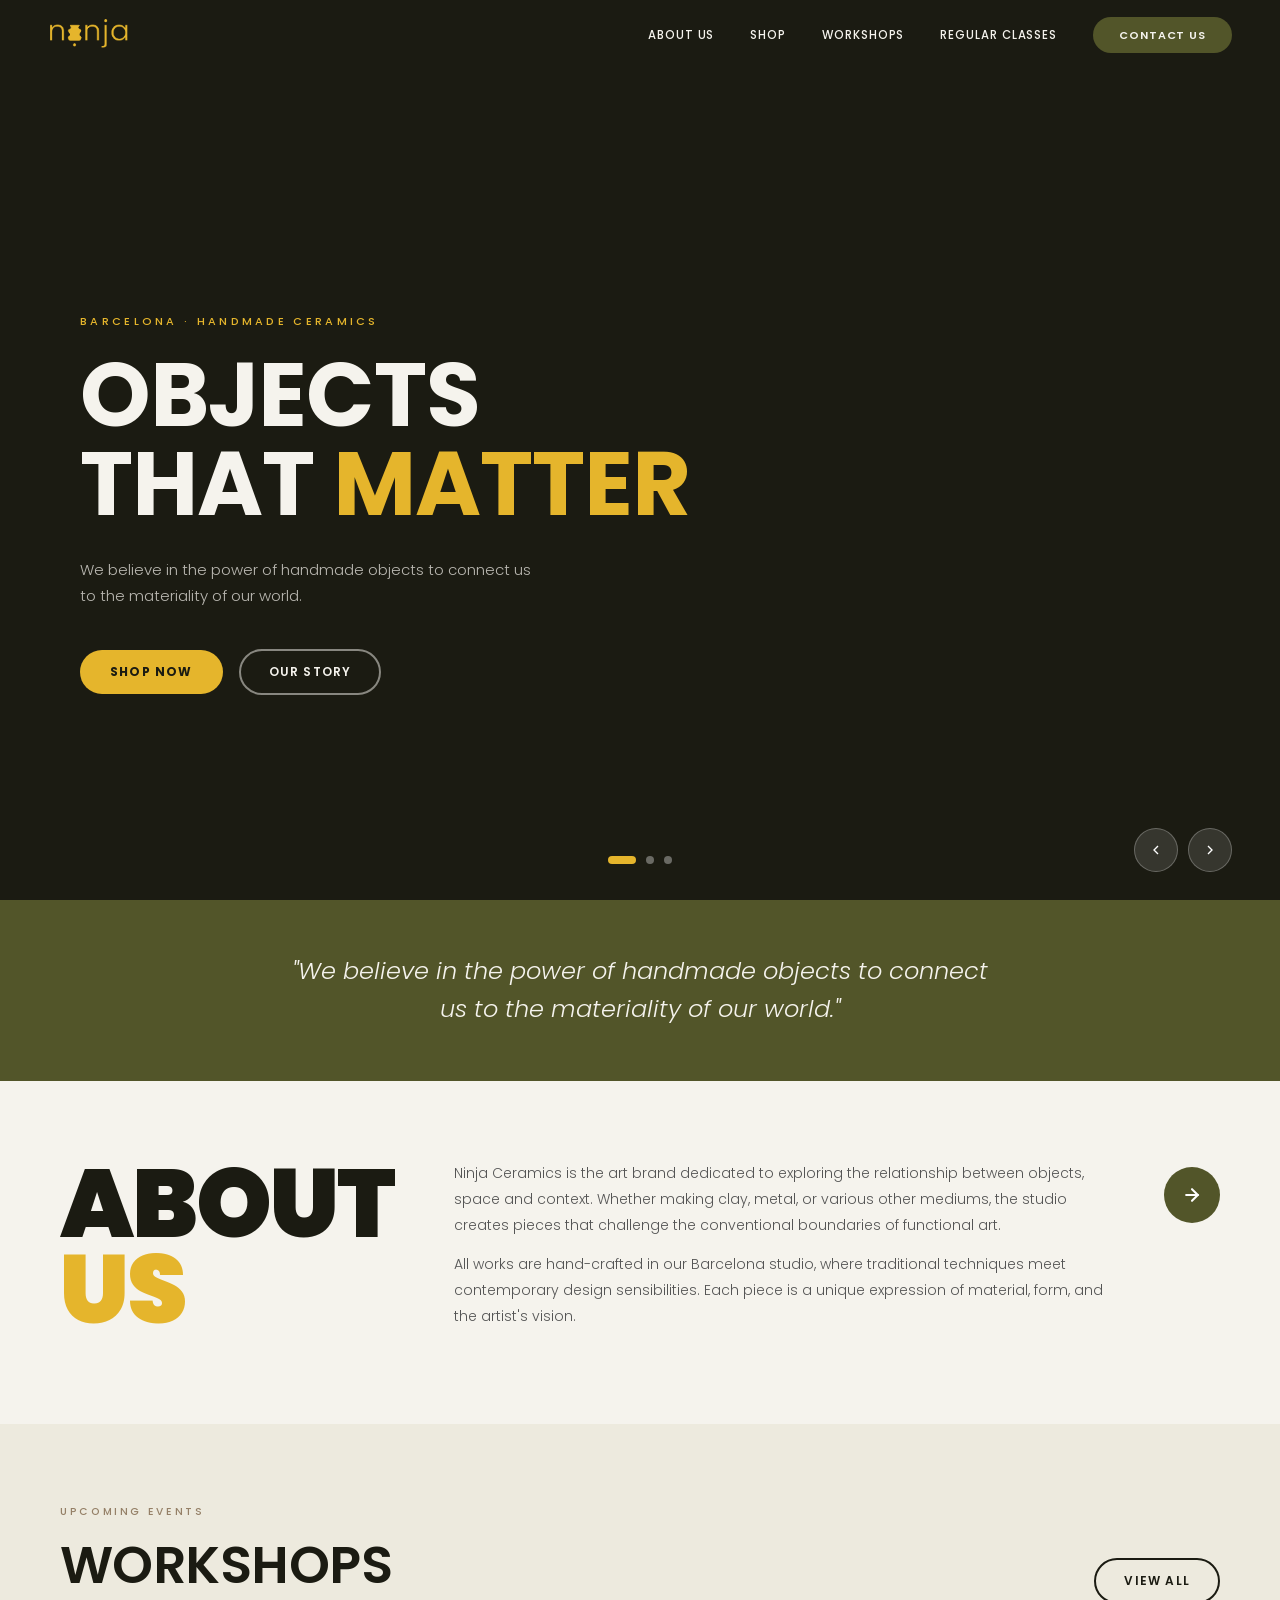
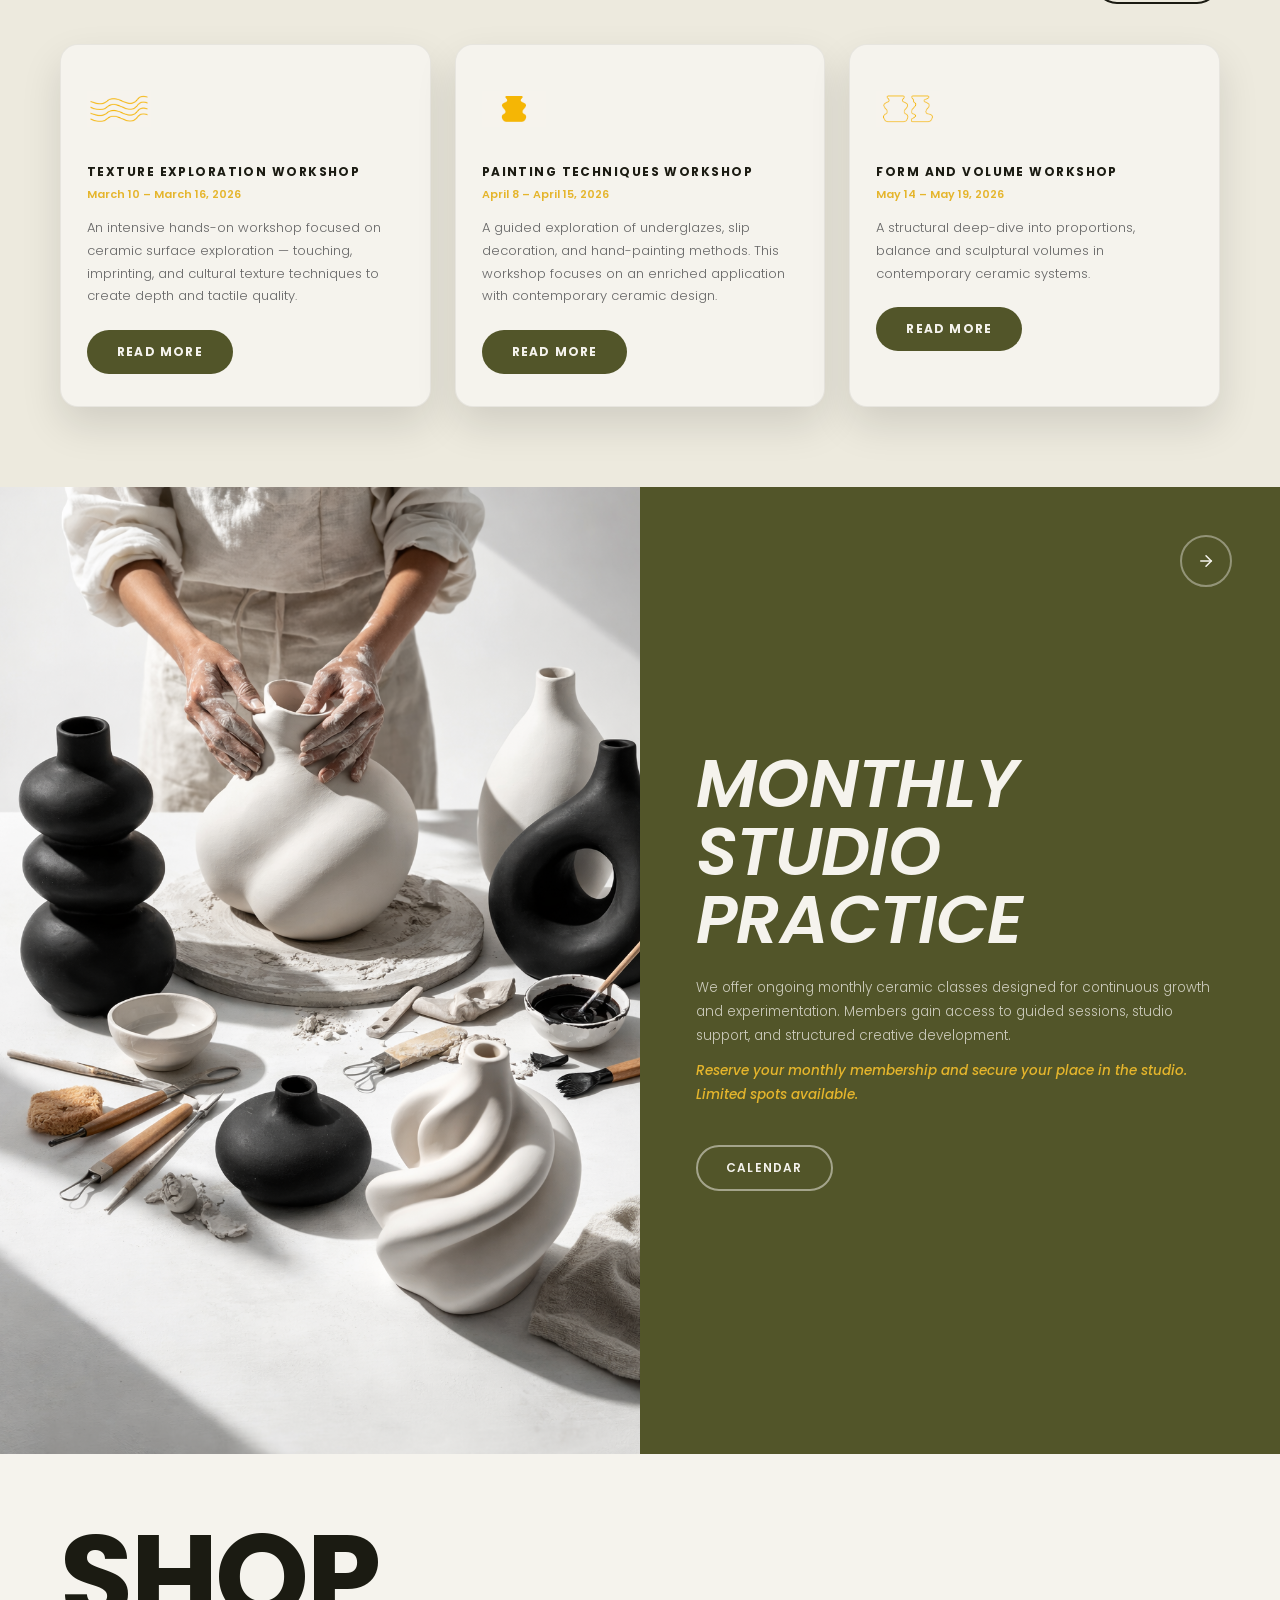
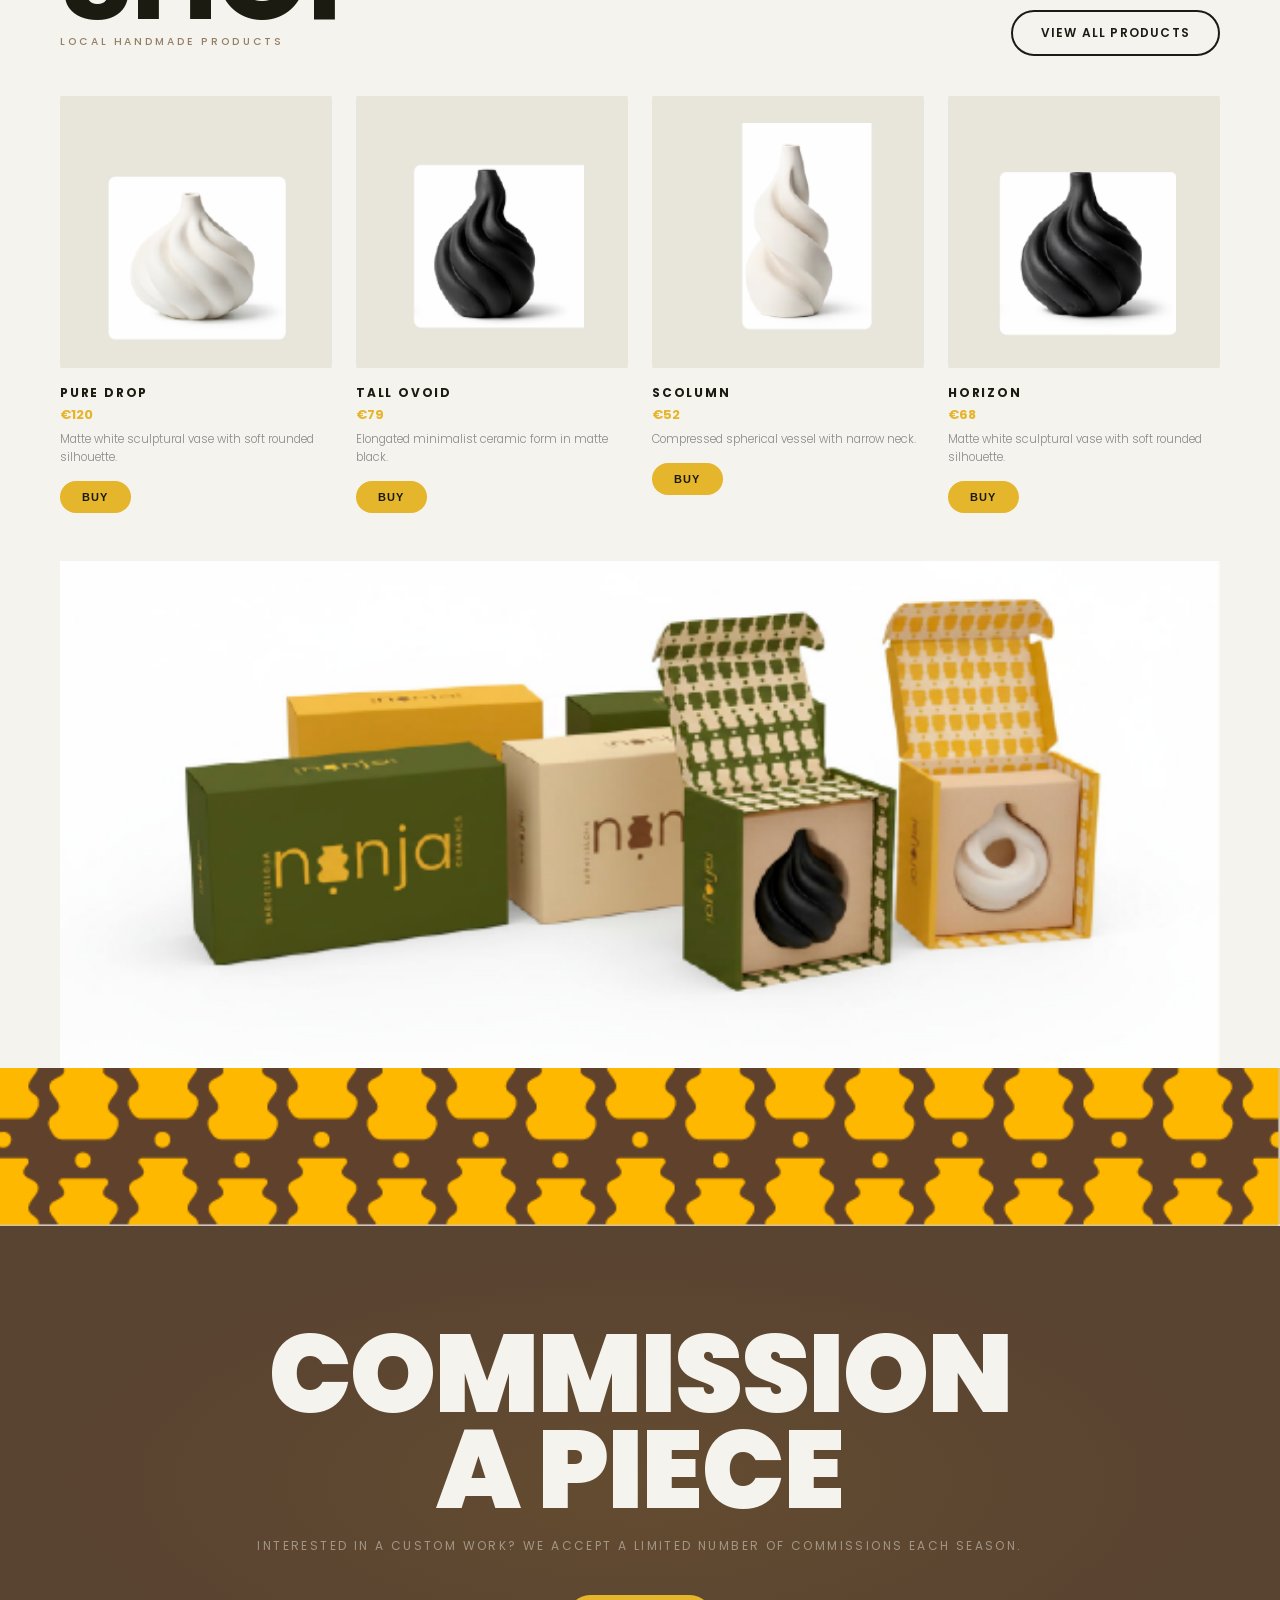
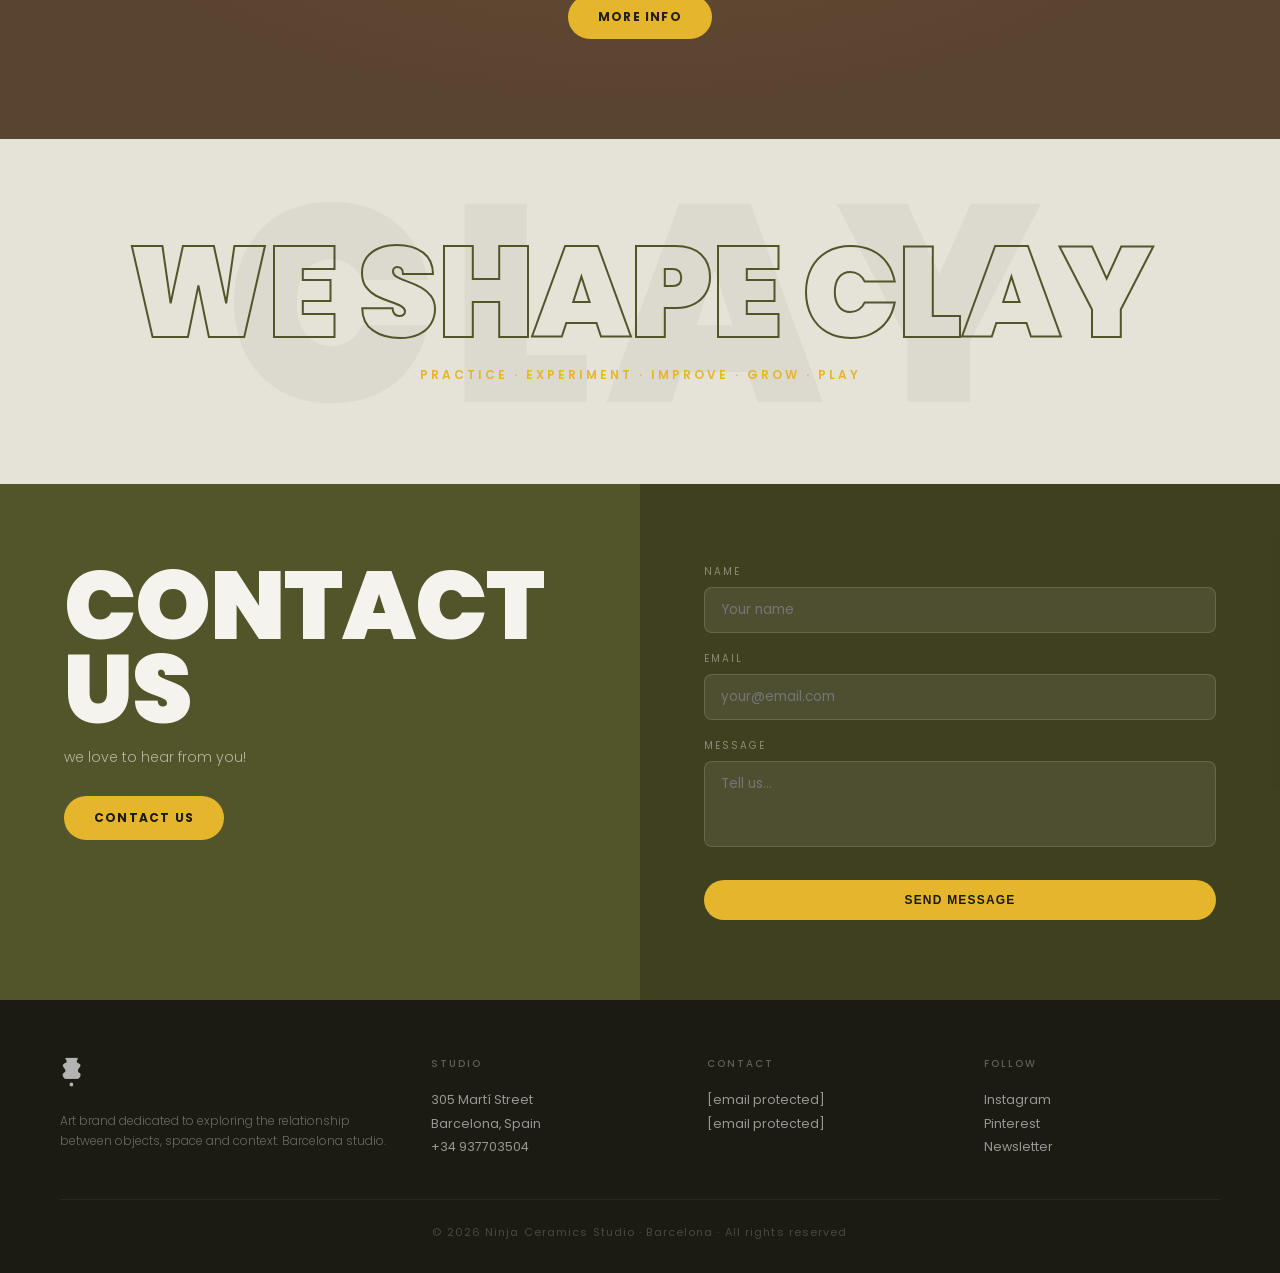
==== index.html @ 948aba5c "first commit" ====
<!DOCTYPE html>
<html lang="es">
<head>
<meta charset="UTF-8">
<meta name="viewport" content="width=device-width, initial-scale=1.0">
<title>Ninja Ceramics — Barcelona</title>
<link href="https://fonts.googleapis.com/css2?family=Poppins:wght@300;400;500;600;700;800;900&display=swap" rel="stylesheet">
<link rel="icon" type="image/png" sizes="32x32" href="./assest/favicon.png">
<link rel="icon" type="image/png" sizes="16x16" href="./assest/favicon.png">
<link rel="apple-touch-icon" sizes="180x180" href="./assest/favicon.png">
<link rel="shortcut icon" href="./assest/favicon.png">
<meta name="theme-color" content="#1b1b12">
<style>
:root {
  --yellow: #e5b52c;
  --green: #525529;
  --brown-dark: #594331;
  --brown-light: #958067;
  --white: #f5f3ed;
  --black: #1b1b12;
}
* { margin:0; padding:0; box-sizing:border-box; }
html { scroll-behavior:smooth; }
body { font-family:'Poppins',sans-serif; background:var(--white); color:var(--black); overflow-x:hidden; }

/* PAGES */
.page { display:none; }
.page.active { display:block; }

/* ── NAV ── */
nav {
  position:fixed; top:0; left:0; right:0; z-index:1000;
  background:var(--black);
  display:flex; align-items:center; justify-content:space-between;
  padding:0 48px; height:68px;
  border-bottom:1px solid var(--black);
}
.nav-logo { cursor:pointer; display:flex; align-items:center; }
.nav-logo img { height:38px; object-fit:contain; }
.nav-links { display:flex; align-items:center; gap:36px; list-style:none; }
.nav-links a {
  font-size:11.5px; font-weight:500; letter-spacing:0.08em;
  text-transform:uppercase; color:var(--white); text-decoration:none;
  transition:color 0.2s, opacity 0.2s;
}
.nav-links a:hover, .nav-links a.active-link { color:var(--yellow); opacity:0.9; }
.nav-cta {
  background:var(--green) !important; color:var(--white) !important;
  padding:10px 26px; border-radius:50px !important;
  font-size:11px !important; font-weight:600 !important;
  transition:background 0.2s, transform 0.15s;
}
.nav-cta:hover { background:var(--brown-dark) !important; transform:scale(1.03); }

/* ── HERO CAROUSEL ── */
.hero {
  padding-top:68px; height:100vh; position:relative; overflow:hidden;
  background:var(--black);
}
.carousel-track {
  display:flex; width:300%; height:100%;
  transition:transform 0.7s cubic-bezier(0.77,0,0.18,1);
}
.carousel-slide {
  width:33.333%; height:100%; position:relative; flex-shrink:0;
}
.carousel-slide img,
.carousel-slide video {
  width:100%;
  height:100%;
  object-fit:cover;
  opacity:0.75;
  display:block;
}
.hero-overlay {
  position:absolute; inset:0;
  background:linear-gradient(to right, rgba(27,27,18,0.72) 0%, rgba(27,27,18,0.2) 60%, transparent 100%);
}
.hero-content {
  position:absolute; inset:0; display:flex;
  flex-direction:column; justify-content:center;
  padding:0 80px; padding-top:40px;
}
.hero-eyebrow {
  font-size:11px; letter-spacing:0.3em; text-transform:uppercase;
  color:var(--yellow); margin-bottom:20px; font-weight:500;
}
.hero-title {
  font-size:clamp(52px,7vw,90px); font-weight:700;
  color:var(--white); line-height:1.0; margin-bottom:28px;
  text-transform:uppercase; letter-spacing:-0.01em;
}
.hero-title span { color:var(--yellow); }
.hero-desc {
  font-size:15px; color:rgba(245,243,237,0.72); max-width:460px;
  line-height:1.75; margin-bottom:40px; font-weight:300;
}
.hero-btns { display:flex; gap:16px; align-items:center; }

/* Carousel controls */
.carousel-dots {
  position:absolute; bottom:36px; left:50%; transform:translateX(-50%);
  display:flex; gap:10px; z-index:10;
}
.carousel-dot {
  width:8px; height:8px; border-radius:50%;
  background:rgba(255,255,255,0.35); cursor:pointer;
  transition:all 0.3s; border:none;
}
.carousel-dot.active { background:var(--yellow); width:28px; border-radius:8px; }
.carousel-arrows {
  position:absolute; bottom:28px; right:48px;
  display:flex; gap:10px; z-index:10;
}
.carousel-arrow {
  width:44px; height:44px; border-radius:50%;
  background:rgba(255,255,255,0.12); border:1px solid rgba(255,255,255,0.25);
  cursor:pointer; display:flex; align-items:center; justify-content:center;
  transition:all 0.2s; color:white;
}
.carousel-arrow:hover { background:var(--yellow); border-color:var(--yellow); }
.carousel-arrow svg { width:16px; height:16px; }

/* ── BUTTONS ── */
.btn-primary {
  display:inline-block; background:var(--yellow); color:var(--black);
  padding:13px 30px; border-radius:50px;
  font-size:12px; font-weight:700; letter-spacing:0.1em; text-transform:uppercase;
  text-decoration:none; cursor:pointer; border:none;
  transition:background 0.2s, transform 0.15s;
}
.btn-primary:hover { background:#c9a020; transform:scale(1.03); }
.btn-outline-light {
  display:inline-block; border:2px solid rgba(245,243,237,0.5);
  color:var(--white); padding:12px 28px; border-radius:50px;
  font-size:12px; font-weight:600; letter-spacing:0.1em; text-transform:uppercase;
  text-decoration:none; cursor:pointer; background:none;
  transition:all 0.2s;
}
.btn-outline-light:hover { border-color:var(--yellow); color:var(--yellow); }
.btn-outline-dark {
  display:inline-block; border:2px solid var(--black);
  color:var(--black); padding:12px 28px; border-radius:50px;
  font-size:12px; font-weight:600; letter-spacing:0.1em; text-transform:uppercase;
  text-decoration:none; cursor:pointer; background:none;
  transition:all 0.2s;
}
.btn-outline-dark:hover { background:var(--black); color:var(--white); }
.btn-green {
  display:inline-block; background:var(--green); color:var(--white);
  padding:13px 30px; border-radius:50px;
  font-size:12px; font-weight:700; letter-spacing:0.1em; text-transform:uppercase;
  text-decoration:none; cursor:pointer; border:none;
  transition:background 0.2s, transform 0.15s;
}
.btn-green:hover { background:var(--brown-dark); transform:scale(1.03); }

/* ── TAGLINE ── */
.tagline-section {
  background:var(--green); padding:52px 40px; text-align:center;
}
.tagline-section p {
  font-size:clamp(16px,2.2vw,24px); font-weight:300;
  color:var(--white); max-width:700px; margin:0 auto;
  line-height:1.6; font-style:italic;
}

/* ── ABOUT PREVIEW ── */
.about-preview {
  background:var(--white); padding:80px 60px;
  display:grid; grid-template-columns:auto 1fr auto;
  gap:60px; align-items:start;
}
.about-label-big {
  font-size:clamp(56px,8vw,96px); font-weight:900; line-height:0.9;
  color:var(--black); letter-spacing:-0.02em; text-transform:uppercase;
}
.about-label-big span { color:var(--yellow); }
.about-body p {
  font-size:14px; line-height:1.85; color:#555; margin-bottom:14px; font-weight:300;
}
.about-arrow {
  width:56px; height:56px; border-radius:50%;
  background:var(--green); display:flex; align-items:center; justify-content:center;
  cursor:pointer; text-decoration:none; flex-shrink:0; margin-top:6px;
  transition:background 0.2s, transform 0.2s;
}
.about-arrow:hover { background:var(--brown-dark); transform:scale(1.06); }
.about-arrow svg { color:white; width:20px; height:20px; }

/* ── WORKSHOP CARDS ── */
.workshops-section { background:#edeade; padding:80px 60px; }
.workshops-section > .sec-head {
  display:flex; justify-content:space-between; align-items:flex-end; margin-bottom:40px;
}
.sec-title {
  font-size:clamp(32px,5vw,52px); font-weight:600;
  color:var(--black); text-transform:uppercase; letter-spacing:-0.01em;
}
.sec-label {
  font-size:10.5px; letter-spacing:0.25em; text-transform:uppercase;
  color:var(--brown-light); margin-bottom:6px; font-weight:500; display:block;
}
.workshops-grid { display:grid; grid-template-columns:repeat(3,1fr); gap:24px; }
.w-card {
  background:var(--white); padding:32px 26px;
  border-radius:18px; border:1px solid rgba(0,0,0,0.06);
  box-shadow:0 18px 40px rgba(0,0,0,0.12);
}
.w-card-icon {
  width:64px; height:64px; margin-bottom:22px;
  display:flex; align-items:center; justify-content:center;
}
.w-card-icon svg { width:52px; height:52px; color:var(--yellow); }
.w-card h3 {
  font-size:12px; font-weight:700; letter-spacing:0.12em;
  text-transform:uppercase; color:var(--black); margin-bottom:5px;
}
.w-card-date { font-size:11px; color:var(--yellow); font-weight:600; margin-bottom:14px; display:block; }
.w-card p { font-size:13px; line-height:1.75; color:#666; margin-bottom:22px; font-weight:300; }

/* ── MONTHLY ── */
.monthly-section {
  display:grid; grid-template-columns:1fr 1fr; background:var(--green); min-height:480px;
}
.monthly-img { position:relative; overflow:hidden; min-height:380px; }
.monthly-img img { width:100%; height:100%; object-fit:cover; }
.monthly-content {
  padding:52px 56px; display:flex; flex-direction:column; justify-content:center;
  position:relative;
}
.monthly-arrow-link {
  position:absolute; top:48px; right:48px;
  width:52px; height:52px; border-radius:50%;
  border:2px solid rgba(245,243,237,0.4);
  display:flex; align-items:center; justify-content:center;
  color:var(--white); text-decoration:none;
  transition:all 0.2s;
}
.monthly-arrow-link:hover { border-color:var(--yellow); color:var(--yellow); }
.monthly-arrow-link svg { width:18px; height:18px; }
.monthly-content h2 {
  font-size:clamp(42px,5.5vw,68px); font-weight:600;
  color:var(--white); line-height:1.0; margin-bottom:22px;
  text-transform:uppercase; letter-spacing:-0.01em;
  font-style:italic;
}
.monthly-content p { font-size:13.5px; line-height:1.8; color:rgba(245,243,237,0.75); margin-bottom:10px; font-weight:300; }
.monthly-content p strong { color:var(--yellow); font-weight:500; font-style:italic; }
.monthly-actions { display:flex; align-items:center; gap:18px; margin-top:28px; }

/* ── SHOP PREVIEW ── */
.shop-section { background:var(--white); padding:72px 60px 0; }
.shop-head { display:flex; align-items:flex-end; justify-content:space-between; margin-bottom:40px; }
.shop-title-big {
  font-size:clamp(60px,10vw,120px); font-weight:700; line-height:0.85;
  color:var(--black); letter-spacing:-0.02em; text-transform:uppercase;
}
.products-grid { display:grid; grid-template-columns:repeat(4,1fr); gap:24px; margin-bottom:0; }
.prod-card { cursor:pointer; }
.prod-img {
  background:#e8e5db; aspect-ratio:1;
  display:flex; align-items:center; justify-content:center;
  overflow:hidden; margin-bottom:16px; border-radius:2px;
}
.prod-img img { width:80%; height:80%; object-fit:contain; transition:transform 0.35s; }
.prod-card:hover .prod-img img { transform:scale(1.05); }
.prod-name { font-size:12px; font-weight:700; letter-spacing:0.15em; text-transform:uppercase; margin-bottom:3px; }
.prod-price { font-size:13px; color:var(--yellow); margin-bottom:6px; font-weight:700; }
.prod-desc { font-size:11.5px; color:#888; line-height:1.55; margin-bottom:14px; font-weight:300; }

/* Packaging image full-width inside shop section */
.shop-packaging-wrap {
  margin-top:48px; width:100%; overflow:hidden;
}
.shop-packaging-wrap img {
  width:100%; display:block; object-fit:cover;
}

/* Pattern image full-width below shop */
.pattern-img-wrap {
  width:100%; overflow:hidden; line-height:0;
}
.pattern-img-wrap img {
  width:100%; display:block; object-fit:cover;
}

/* ── PATTERN SEP ── */
.pattern-sep {
  height:50px; background:var(--yellow);
  display:flex; align-items:center; overflow:hidden;
}
.pattern-inner {
  display:flex; white-space:nowrap;
  animation:scrollPat 22s linear infinite;
}
@keyframes scrollPat { from{transform:translateX(0)} to{transform:translateX(-50%)} }
.pattern-inner span {
  font-size:12px; font-weight:700; letter-spacing:0.22em; text-transform:uppercase;
  color:var(--brown-dark); padding:0 18px;
}

/* ── COMMISSION ── */
.commission-section {
  background:var(--brown-dark); text-align:center; padding:100px 40px;
  position:relative; overflow:hidden;
}
.commission-section::before {
  content:''; position:absolute; inset:0;
  background:radial-gradient(ellipse at center, rgba(229,181,44,0.08) 0%, transparent 65%);
}
.commission-section h2 {
  font-size:clamp(40px,9vw,110px); font-weight:900;
  color:var(--white); text-transform:uppercase; line-height:0.88;
  letter-spacing:-0.01em; margin-bottom:18px; position:relative;
}
.commission-section p {
  font-size:12px; letter-spacing:0.2em; text-transform:uppercase;
  color:rgba(245,243,237,0.45); margin-bottom:40px;
  font-weight:400; position:relative;
}

/* ── CLAY STATEMENT ── */
.clay-section {
  background:#e5e2d7; padding:100px 40px;
  position:relative; overflow:hidden; text-align:center;
}
.clay-bg {
  font-size:clamp(100px,22vw,280px); font-weight:900;
  color:rgba(0,0,0,0.04); position:absolute;
  bottom:-30px; left:50%; transform:translateX(-50%);
  white-space:nowrap; letter-spacing:0.05em; user-select:none; pointer-events:none;
  text-transform:uppercase;
}
.clay-section h2 {
  font-size:clamp(52px,10vw,140px); font-weight:900;
  color:transparent; -webkit-text-stroke:2px var(--green);
  text-transform:uppercase; line-height:0.85; position:relative; z-index:1;
  letter-spacing:-0.01em;
}
.clay-sub {
  font-size:12px; letter-spacing:0.25em; text-transform:uppercase;
  color:var(--yellow); margin-top:18px; font-weight:600;
  position:relative; z-index:1;
}

/* ── CONTACT STRIP ── */
.contact-strip {
  display:grid; grid-template-columns:1fr 1fr; background:var(--green);
}
.cs-left { padding:80px 64px; }
.cs-left h2 {
  font-size:clamp(52px,8vw,96px); font-weight:900;
  color:var(--white); line-height:0.88; text-transform:uppercase;
  letter-spacing:-0.01em; margin-bottom:14px;
}
.cs-left p { font-size:14px; color:rgba(245,243,237,0.6); margin-bottom:28px; font-weight:300; }
.cs-right { background:rgba(0,0,0,0.25); padding:80px 64px; display:flex; flex-direction:column; justify-content:center; }
.cf-group { margin-bottom:18px; }
.cf-group label { display:block; font-size:10px; letter-spacing:0.2em; text-transform:uppercase; color:rgba(255,255,255,0.4); margin-bottom:7px; }
.cf-group input, .cf-group textarea {
  width:100%; background:rgba(255,255,255,0.08);
  border:1px solid rgba(255,255,255,0.14);
  border-radius:8px; padding:12px 16px;
  color:var(--white); font-family:'Poppins',sans-serif; font-size:13.5px;
  outline:none; transition:border-color 0.2s; resize:none;
}
.cf-group input:focus, .cf-group textarea:focus { border-color:var(--yellow); }

/* ── FOOTER ── */
footer {
  background:var(--black); padding:56px 60px 32px;
}
.footer-grid { display:grid; grid-template-columns:1.4fr 1fr 1fr 1fr; gap:40px; margin-bottom:40px; }
.footer-logo-img { height:34px; margin-bottom:14px; filter:brightness(0) invert(0.85); opacity:0.8; }
.footer-tagline { font-size:12px; color:rgba(255,255,255,0.35); line-height:1.65; font-weight:300; }
.footer-col h4 { font-size:10px; letter-spacing:0.2em; text-transform:uppercase; color:rgba(255,255,255,0.3); margin-bottom:16px; font-weight:500; }
.footer-col a, .footer-col p { font-size:12.5px; color:rgba(255,255,255,0.55); line-height:1.9; display:block; text-decoration:none; transition:color 0.2s; }
.footer-col a:hover { color:var(--yellow); }
.footer-bottom { border-top:1px solid rgba(255,255,255,0.06); padding-top:24px; font-size:11px; color:rgba(255,255,255,0.2); letter-spacing:0.1em; text-align:center; }

/* ── PAGE HERO ── */
.page-hero {
  padding-top:68px; background:var(--brown-dark);
  padding-bottom:64px; padding-left:60px; padding-right:60px;
  position:relative; overflow:hidden;
}
.page-hero::after {
  content:''; position:absolute; right:0; top:0; width:40%; height:100%;
  background:linear-gradient(to left, rgba(229,181,44,0.07), transparent);
}
.page-hero-label { font-size:10px; letter-spacing:0.3em; text-transform:uppercase; color:var(--yellow); margin-bottom:14px; display:block; padding-top:56px; font-weight:600; }
.page-hero h1 { font-size:clamp(60px,10vw,130px); font-weight:900; color:var(--white); line-height:0.88; letter-spacing:-0.01em; text-transform:uppercase; }
.page-hero p { max-width:540px; font-size:14.5px; line-height:1.75; color:rgba(245,243,237,0.6); margin-top:22px; font-weight:300; }

/* ── ABOUT PAGE ── */
.about-story { background:var(--white); display:grid; grid-template-columns:1fr 1fr; gap:80px; padding:80px 60px; align-items:center; }
.about-story h2 { font-size:clamp(26px,3.5vw,42px); font-weight:700; color:var(--black); line-height:1.2; margin-bottom:22px; }
.about-story p { font-size:14px; line-height:1.85; color:#555; margin-bottom:14px; font-weight:300; }
.about-visual { height:480px; background:var(--green); border-radius:4px; overflow:hidden; display:flex; align-items:center; justify-content:center; position:relative; }
.about-visual img { width:100%; height:100%; object-fit:cover; opacity:0.6; }
.values-grid { background:var(--brown-dark); display:grid; grid-template-columns:repeat(3,1fr); }
.v-card { padding:56px 40px; border-right:1px solid rgba(255,255,255,0.06); }
.v-card:last-child { border-right:none; }
.v-num { font-size:72px; font-weight:900; color:var(--yellow); opacity:0.25; line-height:1; margin-bottom:14px; }
.v-card h3 { font-size:11px; letter-spacing:0.18em; text-transform:uppercase; color:var(--white); margin-bottom:10px; font-weight:600; }
.v-card p { font-size:13px; line-height:1.7; color:rgba(245,243,237,0.45); font-weight:300; }

/* ── WORKSHOPS PAGE ── */
.ws-list { background:var(--white); padding:80px 60px; }
.ws-full-card { display:grid; grid-template-columns:80px 1fr auto; gap:40px; align-items:start; padding:48px 0; border-bottom:1px solid rgba(0,0,0,0.07); }
.ws-num { font-size:64px; font-weight:900; color:var(--yellow); opacity:0.22; line-height:1; }
.ws-info h3 { font-size:22px; font-weight:700; color:var(--black); margin-bottom:8px; }
.ws-meta { display:flex; gap:10px; flex-wrap:wrap; margin-bottom:14px; }
.meta-pill { font-size:10px; letter-spacing:0.12em; text-transform:uppercase; color:var(--brown-dark); background:rgba(89,67,49,0.1); padding:5px 12px; border-radius:50px; font-weight:600; }
.ws-info p { font-size:13.5px; line-height:1.78; color:#666; max-width:560px; font-weight:300; }
.ws-book { display:flex; flex-direction:column; align-items:flex-end; gap:6px; }
.price-tag { font-size:40px; font-weight:900; color:var(--black); line-height:1; }
.price-lbl { font-size:10px; color:var(--brown-light); letter-spacing:0.1em; text-align:right; }

/* ── CLASSES PAGE ── */
.classes-section { background:var(--white); padding:80px 60px; }
.schedule-tbl { width:100%; border-collapse:collapse; margin-top:40px; }
.schedule-tbl th { text-align:left; font-size:10px; letter-spacing:0.18em; text-transform:uppercase; color:rgba(0,0,0,0.3); padding:12px 18px; border-bottom:1px solid rgba(0,0,0,0.08); font-weight:500; }
.schedule-tbl td { padding:18px 18px; font-size:13.5px; border-bottom:1px solid rgba(0,0,0,0.05); vertical-align:middle; }
.schedule-tbl tr:hover td { background:rgba(229,181,44,0.04); }
.lvl-pill { display:inline-block; font-size:10px; letter-spacing:0.1em; text-transform:uppercase; padding:4px 12px; border-radius:50px; font-weight:600; }
.lvl-beg { background:rgba(82,85,41,0.1); color:var(--green); }
.lvl-int { background:rgba(229,181,44,0.15); color:#8a6200; }
.lvl-adv { background:rgba(89,67,49,0.1); color:var(--brown-dark); }
.spots-low { font-size:12px; color:#c0392b; font-weight:600; }
.spots-ok { font-size:12px; color:var(--green); font-weight:600; }
.plans-box { background:var(--green); padding:40px; border-radius:8px; }
.plans-box h3 { font-size:22px; font-weight:800; color:var(--white); letter-spacing:0.05em; text-transform:uppercase; margin-bottom:20px; }
.plan-row { border-bottom:1px solid rgba(255,255,255,0.1); padding-bottom:14px; margin-bottom:14px; }
.plan-row:last-of-type { border-bottom:none; }
.plan-row-top { display:flex; justify-content:space-between; align-items:baseline; }
.plan-name { font-size:11px; letter-spacing:0.12em; text-transform:uppercase; color:rgba(255,255,255,0.7); font-weight:500; }
.plan-price { font-size:30px; font-weight:900; color:var(--yellow); }
.plan-price span { font-size:13px; opacity:0.5; }
.plan-note { font-size:11px; color:rgba(255,255,255,0.4); margin-top:3px; }

/* ── SHOP PAGE ── */
.shop-filters { background:#edeade; padding:22px 60px; display:flex; gap:10px; align-items:center; }
.filter-lbl { font-size:10px; letter-spacing:0.18em; text-transform:uppercase; color:#888; margin-right:6px; font-weight:500; }
.f-btn { padding:8px 20px; font-size:10px; letter-spacing:0.1em; text-transform:uppercase; font-family:'Poppins',sans-serif; background:none; border:1.5px solid rgba(0,0,0,0.18); border-radius:50px; cursor:pointer; transition:all 0.2s; color:var(--black); font-weight:600; }
.f-btn:hover, .f-btn.active { background:var(--green); color:var(--white); border-color:var(--green); }
.shop-all { background:var(--white); padding:60px 60px; }
.shop-full-grid { display:grid; grid-template-columns:repeat(3,1fr); gap:32px; }
.pf-card { background:var(--white); border:1px solid rgba(0,0,0,0.06); border-radius:4px; overflow:hidden; }
.pf-img { background:#e8e5db; aspect-ratio:1; display:flex; align-items:center; justify-content:center; overflow:hidden; }
.pf-img img { width:80%; height:80%; object-fit:contain; transition:transform 0.35s; }
.pf-card:hover .pf-img img { transform:scale(1.06); }
.pf-info { padding:20px 22px 22px; }
.pf-name { font-size:11px; font-weight:700; letter-spacing:0.14em; text-transform:uppercase; margin-bottom:4px; }
.pf-desc { font-size:12px; color:#888; margin-bottom:12px; line-height:1.5; font-weight:300; }
.pf-footer { display:flex; align-items:center; justify-content:space-between; }
.pf-price { font-size:26px; font-weight:900; color:var(--black); }

/* ── CONTACT PAGE ── */
.contact-pg { display:grid; grid-template-columns:1fr 1fr; min-height:600px; }
.ci { background:var(--green); padding:80px 60px; }
.ci h2 { font-size:52px; font-weight:900; color:var(--white); letter-spacing:-0.01em; text-transform:uppercase; line-height:0.88; margin-bottom:36px; }
.ci-detail { margin-bottom:28px; }
.ci-lbl { font-size:10px; letter-spacing:0.22em; text-transform:uppercase; color:var(--yellow); margin-bottom:6px; display:block; font-weight:600; }
.ci-detail p, .ci-detail a { font-size:14px; color:rgba(245,243,237,0.7); line-height:1.7; text-decoration:none; display:block; transition:color 0.2s; font-weight:300; }
.ci-detail a:hover { color:var(--yellow); }
.cf { background:#edeade; padding:80px 60px; }
.cf h2 { font-size:32px; font-weight:800; color:var(--black); text-transform:uppercase; letter-spacing:0.03em; margin-bottom:28px; }
.fg { margin-bottom:22px; }
.fg label { display:block; font-size:10px; letter-spacing:0.18em; text-transform:uppercase; color:#888; margin-bottom:7px; font-weight:500; }
.fg input, .fg textarea, .fg select { width:100%; background:var(--white); border:1.5px solid rgba(0,0,0,0.1); border-radius:8px; padding:13px 16px; color:var(--black); font-family:'Poppins',sans-serif; font-size:13.5px; outline:none; transition:border-color 0.2s; resize:none; appearance:none; }
.fg input:focus, .fg textarea:focus, .fg select:focus { border-color:var(--yellow); }
.fg-row { display:grid; grid-template-columns:1fr 1fr; gap:16px; }

/* Responsive */
@media(max-width:960px) {
  nav{padding:0 20px;}
  .about-preview{grid-template-columns:1fr;gap:24px;}
  .workshops-grid{grid-template-columns:1fr;}
  .monthly-section{grid-template-columns:1fr;}
  .products-grid{grid-template-columns:1fr 1fr;}
  .about-story{grid-template-columns:1fr;}
  .values-grid{grid-template-columns:1fr;}
  .contact-strip{grid-template-columns:1fr;}
  .shop-full-grid{grid-template-columns:1fr 1fr;}
  .contact-pg{grid-template-columns:1fr;}
  footer{padding:40px 20px 24px;}
  .footer-grid{grid-template-columns:1fr 1fr;gap:28px;}
}
</style>
</head>
<body>

<!-- NAV -->
<nav>
  <div class="nav-logo" onclick="showPage('home')">
  <img alt="Ninja Ceramics" src="assest/logo.png">
  </div>
  <ul class="nav-links">
    <li><a href="#" onclick="showPage('about');return false;">About Us</a></li>
    <li><a href="#" onclick="showPage('shop');return false;">Shop</a></li>
    <li><a href="#" onclick="showPage('workshops');return false;">Workshops</a></li>
    <li><a href="#" onclick="showPage('classes');return false;">Regular Classes</a></li>
    <li><a href="#" onclick="showPage('contact');return false;" class="nav-cta">Contact Us</a></li>
  </ul>
</nav>

<!-- ═══ HOME ═══ -->
<div id="home" class="page active">

  <!-- HERO CAROUSEL -->
  <div class="hero">
    <div class="carousel-track" id="carouselTrack">
      <!-- Slide 1 -->
      <div class="carousel-slide">
        <video autoplay loop muted playsinline>
          <source src="img/gallery-hero-video.mp4" type="video/mp4">
        </video>
        <div class="hero-overlay"></div>
        <div class="hero-content">
          <span class="hero-eyebrow">Barcelona · Handmade Ceramics</span>
          <h1 class="hero-title">Objects<br>That <span>Matter</span></h1>
          <p class="hero-desc">We believe in the power of handmade objects to connect us to the materiality of our world.</p>
          <div class="hero-btns">
            <a href="#" onclick="showPage('shop');return false;" class="btn-primary">Shop Now</a>
            <a href="#" onclick="showPage('about');return false;" class="btn-outline-light">Our Story</a>
          </div>
        </div>
      </div>
      <!-- Slide 2 -->
      <div class="carousel-slide">
        <img src="img/gallery-hero-1.webp" id="imagen de herramientas utilizadas para crear y proceso de creacion"></img>
        <div class="hero-overlay"></div>
        <div class="hero-content">
          <span class="hero-eyebrow">Barcelona · Studio Practice</span>
          <h1 class="hero-title">Learn &<br><span>Create</span></h1>
          <p class="hero-desc">Monthly classes and intensive workshops designed for continuous creative growth.</p>
          <div class="hero-btns">
            <a href="#" onclick="showPage('classes');return false;" class="btn-primary">Join a Class</a>
            <a href="#" onclick="showPage('workshops');return false;" class="btn-outline-light">Workshops</a>
          </div>
        </div>
      </div>
      <!-- Slide 3 -->
      <div class="carousel-slide">
        <img src="img/gallery-hero-2.webp" id="imagen de herramientas utilizadas para crear y proceso de creacion"></img>
        <div class="hero-overlay"></div>
        <div class="hero-content">
          <span class="hero-eyebrow">Barcelona · Commission</span>
          <h1 class="hero-title">Shape<br><span>Your</span> Vision</h1>
          <p class="hero-desc">Commission a unique piece crafted exclusively for you. Limited availability each season.</p>
          <div class="hero-btns">
            <a href="#" onclick="showPage('contact');return false;" class="btn-primary">Commission Now</a>
            <a href="#" onclick="showPage('shop');return false;" class="btn-outline-light">View Shop</a>
          </div>
        </div>
      </div>
    </div>
    <!-- Dots -->
    <div class="carousel-dots">
      <button class="carousel-dot active" onclick="goToSlide(0)"></button>
      <button class="carousel-dot" onclick="goToSlide(1)"></button>
      <button class="carousel-dot" onclick="goToSlide(2)"></button>
    </div>
    <!-- Arrows -->
    <div class="carousel-arrows">
      <button class="carousel-arrow" onclick="prevSlide()">
        <svg viewBox="0 0 24 24" fill="none" stroke="currentColor" stroke-width="2"><polyline points="15 18 9 12 15 6"/></svg>
      </button>
      <button class="carousel-arrow" onclick="nextSlide()">
        <svg viewBox="0 0 24 24" fill="none" stroke="currentColor" stroke-width="2"><polyline points="9 18 15 12 9 6"/></svg>
      </button>
    </div>
  </div>

  <!-- TAGLINE -->
  <div class="tagline-section">
    <p>"We believe in the power of handmade objects to connect us to the materiality of our world."</p>
  </div>

  <!-- ABOUT PREVIEW -->
  <div class="about-preview">
    <div class="about-label-big">ABOUT<br><span>US</span></div>
    <div class="about-body">
      <p>Ninja Ceramics is the art brand dedicated to exploring the relationship between objects, space and context. Whether making clay, metal, or various other mediums, the studio creates pieces that challenge the conventional boundaries of functional art.</p>
      <p>All works are hand-crafted in our Barcelona studio, where traditional techniques meet contemporary design sensibilities. Each piece is a unique expression of material, form, and the artist's vision.</p>
    </div>
    <a href="#" onclick="showPage('about');return false;" class="about-arrow">
      <svg viewBox="0 0 24 24" fill="none" stroke="currentColor" stroke-width="2.5" stroke-linecap="round"><line x1="5" y1="12" x2="19" y2="12"/><polyline points="12 5 19 12 12 19"/></svg>
    </a>
  </div>

  <!-- WORKSHOPS PREVIEW -->
  <div class="workshops-section">
    <div class="sec-head">
      <div>
        <span class="sec-label">Upcoming Events</span>
        <h2 class="sec-title">WORKSHOPS</h2>
      </div>
      <a href="#" onclick="showPage('workshops');return false;" class="btn-outline-dark">View All</a>
    </div>
    <div class="workshops-grid">
      <div class="w-card">
        <div class="w-card-icon">
          <img src="./img/workshop-img-04.webp" alt="Texture workshop icon" style="width:100%;height:100%;object-fit:contain;">
        </div>
        <h3>Texture Exploration Workshop</h3>
        <span class="w-card-date">March 10 – March 16, 2026</span>
        <p>An intensive hands-on workshop focused on ceramic surface exploration — touching, imprinting, and cultural texture techniques to create depth and tactile quality.</p>
        <a href="#" onclick="showPage('workshops');return false;" class="btn-green">Read More</a>
      </div>
      <div class="w-card">
        <div class="w-card-icon">
          <img src="./img/workshop-img-05.webp" alt="Painting workshop icon" style="width:100%;height:100%;object-fit:contain;">
        </div>
        <h3>Painting Techniques Workshop</h3>
        <span class="w-card-date">April 8 – April 15, 2026</span>
        <p>A guided exploration of underglazes, slip decoration, and hand-painting methods. This workshop focuses on an enriched application with contemporary ceramic design.</p>
        <a href="#" onclick="showPage('workshops');return false;" class="btn-green">Read More</a>
      </div>
      <div class="w-card">
        <div class="w-card-icon">
          <img src="./img/workshop-img-06.webp" alt="Form and volume workshop icon" style="width:100%;height:100%;object-fit:contain;">
        </div>
        <h3>Form and Volume Workshop</h3>
        <span class="w-card-date">May 14 – May 19, 2026</span>
        <p>A structural deep-dive into proportions, balance and sculptural volumes in contemporary ceramic systems.</p>
        <a href="#" onclick="showPage('workshops');return false;" class="btn-green">Read More</a>
      </div>
    </div>
  </div>

  <!-- MONTHLY PRACTICE -->
  <div class="monthly-section">
    <div class="monthly-img">
      <img src="./img/monthly-studio-practice.png" alt="Monthly Studio Practice">
    </div>
    <div class="monthly-content">
      <a href="#" onclick="showPage('classes');return false;" class="monthly-arrow-link">
        <svg viewBox="0 0 24 24" fill="none" stroke="currentColor" stroke-width="2" stroke-linecap="round"><line x1="5" y1="12" x2="19" y2="12"/><polyline points="12 5 19 12 12 19"/></svg>
      </a>
      <h2>Monthly<br>Studio<br>Practice</h2>
      <p>We offer ongoing monthly ceramic classes designed for continuous growth and experimentation. Members gain access to guided sessions, studio support, and structured creative development.</p>
      <p><strong>Reserve your monthly membership and secure your place in the studio. Limited spots available.</strong></p>
      <div class="monthly-actions">
        <a href="#" onclick="showPage('classes');return false;" class="btn-outline-light">Calendar</a>
      </div>
    </div>
  </div>

  <!-- SHOP PREVIEW -->
  <div class="shop-section">
    <div class="shop-head">
      <div>
        <h2 class="shop-title-big">SHOP</h2>
        <span class="sec-label" style="margin-top:6px;">Local Handmade Products</span>
      </div>
      <a href="#" onclick="showPage('shop');return false;" class="btn-outline-dark">View All Products</a>
    </div>
    <div class="products-grid">
      <div class="prod-card" onclick="showPage('shop')">
        <div class="prod-img"><img src="./img/shop-item-07.webp" alt="Pure Drop vase"></div>
        <p class="prod-name">Pure Drop</p>
        <p class="prod-price">€120</p>
        <p class="prod-desc">Matte white sculptural vase with soft rounded silhouette.</p>
        <button class="btn-primary" style="font-size:11px;padding:10px 22px;">Buy</button>
      </div>
      <div class="prod-card" onclick="showPage('shop')">
        <div class="prod-img"><img src="./img/shop-item-08.webp" alt="Tall Ovoid vase"></div>
        <p class="prod-name">Tall Ovoid</p>
        <p class="prod-price">€79</p>
        <p class="prod-desc">Elongated minimalist ceramic form in matte black.</p>
        <button class="btn-primary" style="font-size:11px;padding:10px 22px;">Buy</button>
      </div>
      <div class="prod-card" onclick="showPage('shop')">
        <div class="prod-img"><img src="./img/shop-item-09.webp" alt="Scolumn vase"></div>
        <p class="prod-name">Scolumn</p>
        <p class="prod-price">€52</p>
        <p class="prod-desc">Compressed spherical vessel with narrow neck.</p>
        <button class="btn-primary" style="font-size:11px;padding:10px 22px;">Buy</button>
      </div>
      <div class="prod-card" onclick="showPage('shop')">
        <div class="prod-img"><img src="./img/shop-item-10.webp" alt="Horizon vase"></div>
        <p class="prod-name">Horizon</p>
        <p class="prod-price">€68</p>
        <p class="prod-desc">Matte white sculptural vase with soft rounded silhouette.</p>
        <button class="btn-primary" style="font-size:11px;padding:10px 22px;">Buy</button>
      </div>
    </div>

    <!-- PACKAGING IMAGE -->
    <div class="shop-packaging-wrap">
      <img src="./img/shop-packaging.webp" alt="Ninja Ceramics packaging">
    </div>
  </div>

  <!-- PATTERN IMAGE -->
  <div class="pattern-img-wrap">
    <img src="./img/pattern.webp" alt="Ninja Ceramics pattern">
  </div>

  <!-- COMMISSION -->
  <div class="commission-section">
    <h2>COMMISSION<br>A PIECE</h2>
    <p>Interested in a custom work? We accept a limited number of commissions each season.</p>
    <a href="#" onclick="showPage('contact');return false;" class="btn-primary">More Info</a>
  </div>

  <!-- CLAY STATEMENT -->
  <div class="clay-section">
    <div class="clay-bg">CLAY</div>
    <h2>WE SHAPE CLAY</h2>
    <p class="clay-sub">Practice · Experiment · Improve · Grow · Play</p>
  </div>

  <!-- CONTACT STRIP -->
  <div class="contact-strip">
    <div class="cs-left">
      <h2>CONTACT<br>US</h2>
      <p>we love to hear from you!</p>
      <a href="#" onclick="showPage('contact');return false;" class="btn-primary">Contact Us</a>
    </div>
    <div class="cs-right">
      <div class="cf-group"><label>Name</label><input type="text" placeholder="Your name"></div>
      <div class="cf-group"><label>Email</label><input type="email" placeholder="your@email.com"></div>
      <div class="cf-group"><label>Message</label><textarea rows="3" placeholder="Tell us..."></textarea></div>
      <button class="btn-primary" style="margin-top:8px;width:100%;">Send Message</button>
    </div>
  </div>

  <!-- FOOTER -->
  <footer>
    <div class="footer-grid">
      <div>
        <img src="./assest/icono.png" class="footer-logo-img" alt="Ninja Ceramics">
        <p class="footer-tagline">Art brand dedicated to exploring the relationship between objects, space and context. Barcelona studio.</p>
      </div>
      <div class="footer-col">
        <h4>Studio</h4>
        <p>305 Martí Street</p><p>Barcelona, Spain</p><p>+34 937703504</p>
      </div>
      <div class="footer-col">
        <h4>Contact</h4>
        <a href="/cdn-cgi/l/email-protection#442c2128282b042a2d2a2e2527213625292d27376a272b29"><span class="__cf_email__" data-cfemail="fa929f969695ba949394909b999f889b97939989d4999597">[email&#160;protected]</span></a>
        <a href="/cdn-cgi/l/email-protection#670e09010827090e090d06040215060a0e04144904080a"><span class="__cf_email__" data-cfemail="30595e565f705e595e5a51535542515d5953431e535f5d">[email&#160;protected]</span></a>
      </div>
      <div class="footer-col">
        <h4>Follow</h4>
        <a href="#">Instagram</a><a href="#">Pinterest</a><a href="#">Newsletter</a>
      </div>
    </div>
    <div class="footer-bottom">© 2026 Ninja Ceramics Studio · Barcelona · All rights reserved</div>
  </footer>
</div>

<!-- ═══ ABOUT ═══ -->
<div id="about" class="page">
  <div class="page-hero">
    <span class="page-hero-label">Our Story</span>
    <h1>ABOUT<br>US</h1>
    <p>We are an art brand dedicated to exploring the relationship between objects, space, and context. Each piece challenges the conventional boundaries of functional art.</p>
  </div>
  <div class="about-story">
    <div>
      <h2>Handcraft as a philosophy, not just a method.</h2>
      <p>Ninja Ceramics was born in Barcelona from a deep belief that the objects we live with should hold meaning. We work with clay, metal, and found materials to create pieces that carry the memory of the hands that made them.</p>
      <p>Our studio is a space of ongoing inquiry — where technique is a starting point, not a destination. Traditional methods are learned, then subverted. Each piece emerges from a conversation between material and intention.</p>
      <p>We run workshops, regular classes, and an open studio because we believe the act of making is something worth sharing. Come with curiosity, leave with clay on your hands.</p>
      <a href="#" onclick="showPage('workshops');return false;" class="btn-green" style="margin-top:24px;display:inline-block;">Explore Workshops</a>
    </div>
    <div class="about-visual">
      <img src="./img/Gallery-originalsize-2.webp" alt="Studio">
    </div>
  </div>
  <div class="values-grid">
    <div class="v-card"><div class="v-num">01</div><h3>Material Honesty</h3><p>We let clay be clay. Every crack, texture, and irregularity is part of the piece's integrity.</p></div>
    <div class="v-card"><div class="v-num">02</div><h3>Continuous Practice</h3><p>We believe in the discipline of showing up. The studio is a place of ongoing experimentation, never finished.</p></div>
    <div class="v-card"><div class="v-num">03</div><h3>Community & Sharing</h3><p>Making is better together. Our workshops create space for connection through craft and creative dialogue.</p></div>
  </div>
  <footer>
    <div class="footer-grid">
      <div><img src="[data-uri]" class="footer-logo-img" alt="Ninja Ceramics"><p class="footer-tagline">Barcelona studio. Handmade objects. Open practice.</p></div>
      <div class="footer-col"><h4>Studio</h4><p>305 Martí Street, Barcelona</p><p>+34 937703504</p></div>
      <div class="footer-col"><h4>Navigate</h4><a href="#" onclick="showPage('home');return false;">Home</a><a href="#" onclick="showPage('shop');return false;">Shop</a></div>
      <div class="footer-col"><h4>Contact</h4><a href="/cdn-cgi/l/email-protection#563e333a3a3916383f383c37353324373b3f35257835393b"><span class="__cf_email__" data-cfemail="68000d0404072806010602090b0d1a0905010b1b460b0705">[email&#160;protected]</span></a></div>
    </div>
    <div class="footer-bottom">© 2026 Ninja Ceramics Studio · Barcelona</div>
  </footer>
</div>

<!-- ═══ WORKSHOPS ═══ -->
<div id="workshops" class="page">
  <div class="page-hero">
    <span class="page-hero-label">Upcoming Sessions</span>
    <h1>WORK<br>SHOPS</h1>
    <p>Intensive multi-day workshops exploring specific ceramic techniques. Small groups, focused practice, extraordinary results.</p>
  </div>
  <div class="ws-list">
    <div class="ws-full-card">
      <div class="ws-num">01</div>
      <div class="ws-info">
        <h3>Texture Exploration Workshop</h3>
        <div class="ws-meta"><span class="meta-pill">March 10–16, 2026</span><span class="meta-pill">6 Days</span><span class="meta-pill">All Levels</span></div>
        <p>An intensive hands-on workshop focused on ceramic surface exploration — touching, imprinting, and cultural texture techniques. We work with stamps, natural objects, and invented tools to create depth and tactile quality.</p>
      </div>
      <div class="ws-book"><span class="price-lbl">From</span><span class="price-tag">€280</span><button class="btn-primary" style="margin-top:12px;">Book Now</button><span style="font-size:11px;color:var(--brown-light);margin-top:5px;">4 spots left</span></div>
    </div>
    <div class="ws-full-card">
      <div class="ws-num">02</div>
      <div class="ws-info">
        <h3>Painting Techniques Workshop</h3>
        <div class="ws-meta"><span class="meta-pill">April 8–15, 2026</span><span class="meta-pill">7 Days</span><span class="meta-pill">Intermediate</span></div>
        <p>A guided exploration of underglazes, slip decoration, and hand-painting methods. This workshop focuses on an enriched application with contemporary ceramic design and expressive mark-making.</p>
      </div>
      <div class="ws-book"><span class="price-lbl">From</span><span class="price-tag">€320</span><button class="btn-primary" style="margin-top:12px;">Book Now</button><span style="font-size:11px;color:var(--brown-light);margin-top:5px;">8 spots left</span></div>
    </div>
    <div class="ws-full-card">
      <div class="ws-num">03</div>
      <div class="ws-info">
        <h3>Form and Volume Workshop</h3>
        <div class="ws-meta"><span class="meta-pill">May 14–19, 2026</span><span class="meta-pill">5 Days</span><span class="meta-pill">All Levels</span></div>
        <p>A structural deep-dive into proportions, balance and sculptural volumes — slab construction, coiling, silhouette refinement, and spatial harmony to build cohesive ceramic systems.</p>
      </div>
      <div class="ws-book"><span class="price-lbl">From</span><span class="price-tag">€260</span><button class="btn-primary" style="margin-top:12px;">Book Now</button><span style="font-size:11px;color:var(--green);margin-top:5px;">12 spots available</span></div>
    </div>
    <div class="ws-full-card">
      <div class="ws-num">04</div>
      <div class="ws-info">
        <h3>Glaze Chemistry & Firing</h3>
        <div class="ws-meta"><span class="meta-pill">June 3–6, 2026</span><span class="meta-pill">3 Days</span><span class="meta-pill">Advanced</span></div>
        <p>An advanced workshop demystifying glaze chemistry and kiln control. Participants will formulate their own glazes and develop intuition for how materials transform at temperature.</p>
      </div>
      <div class="ws-book"><span class="price-lbl">From</span><span class="price-tag">€380</span><button class="btn-primary" style="margin-top:12px;">Book Now</button><span style="font-size:11px;color:var(--brown-light);margin-top:5px;">6 spots left</span></div>
    </div>
  </div>
  <div class="commission-section" style="padding:80px 60px;">
    <h2 style="font-size:clamp(36px,6vw,72px);">PRIVATE<br>WORKSHOPS</h2>
    <p>We also offer private workshops for groups, companies, and special occasions.</p>
    <a href="#" onclick="showPage('contact');return false;" class="btn-primary">Enquire Now</a>
  </div>
  <footer>
    <div class="footer-grid">
      <div><img src="[data-uri]" class="footer-logo-img" alt="Ninja Ceramics"><p class="footer-tagline">Barcelona studio. Handmade objects. Open practice.</p></div>
      <div class="footer-col"><h4>Studio</h4><p>305 Martí Street, Barcelona</p></div>
      <div class="footer-col"><h4>Navigate</h4><a href="#" onclick="showPage('home');return false;">Home</a><a href="#" onclick="showPage('classes');return false;">Regular Classes</a></div>
      <div class="footer-col"><h4>Contact</h4><a href="/cdn-cgi/l/email-protection#325a575e5e5d725c5b5c5853515740535f5b51411c515d5f"><span class="__cf_email__" data-cfemail="c4aca1a8a8ab84aaadaaaea5a7a1b6a5a9ada7b7eaa7aba9">[email&#160;protected]</span></a></div>
    </div>
    <div class="footer-bottom">© 2026 Ninja Ceramics Studio · Barcelona</div>
  </footer>
</div>

<!-- ═══ CLASSES ═══ -->
<div id="classes" class="page">
  <div class="page-hero">
    <span class="page-hero-label">Monthly Studio Practice</span>
    <h1>REGULAR<br>CLASSES</h1>
    <p>Ongoing weekly sessions designed for continuous growth. Join as a monthly member and build a consistent creative practice.</p>
  </div>
  <div class="classes-section">
    <div style="display:grid;grid-template-columns:1fr 1fr;gap:48px;margin-bottom:60px;align-items:start;">
      <div>
        <span class="sec-label">How It Works</span>
        <h2 style="font-size:clamp(22px,3vw,34px);font-weight:700;color:var(--black);margin-bottom:16px;line-height:1.25;">A studio practice you can commit to.</h2>
        <p style="font-size:14px;line-height:1.85;color:#555;margin-bottom:12px;font-weight:300;">Monthly members attend up to 8 sessions per month. You choose your days within your level's schedule. All materials are included.</p>
        <p style="font-size:14px;line-height:1.85;color:#555;font-weight:300;">Members also have access to open studio time on Friday afternoons to work independently on personal projects.</p>
      </div>
      <div class="plans-box">
        <h3>Monthly Plans</h3>
        <div class="plan-row">
          <div class="plan-row-top"><span class="plan-name">Beginner</span><span class="plan-price">€120<span>/mo</span></span></div>
          <p class="plan-note">4 sessions · materials included</p>
        </div>
        <div class="plan-row">
          <div class="plan-row-top"><span class="plan-name">Intermediate</span><span class="plan-price">€180<span>/mo</span></span></div>
          <p class="plan-note">6 sessions · materials included</p>
        </div>
        <div class="plan-row">
          <div class="plan-row-top"><span class="plan-name">Advanced</span><span class="plan-price">€240<span>/mo</span></span></div>
          <p class="plan-note">8 sessions + open studio access</p>
        </div>
        <button class="btn-primary" style="margin-top:20px;width:100%;">Join Now</button>
      </div>
    </div>
    <span class="sec-label">Schedule</span>
    <h2 class="sec-title" style="margin-bottom:0;">CALENDAR</h2>
    <table class="schedule-tbl">
      <thead><tr><th>Day</th><th>Time</th><th>Class</th><th>Level</th><th>Instructor</th><th>Spots</th><th></th></tr></thead>
      <tbody>
        <tr><td><strong>Monday</strong></td><td>10:00–12:30</td><td>Hand Building Fundamentals</td><td><span class="lvl-pill lvl-beg">Beginner</span></td><td>Pau Ferrer</td><td><span class="spots-ok">8 spots</span></td><td><button class="btn-green" style="font-size:10px;padding:7px 16px;">Book</button></td></tr>
        <tr><td><strong>Monday</strong></td><td>16:00–18:30</td><td>Wheel Throwing</td><td><span class="lvl-pill lvl-int">Intermediate</span></td><td>Marta Solà</td><td><span class="spots-low">2 spots</span></td><td><button class="btn-green" style="font-size:10px;padding:7px 16px;">Book</button></td></tr>
        <tr><td><strong>Tuesday</strong></td><td>10:00–13:00</td><td>Surface & Texture</td><td><span class="lvl-pill lvl-int">Intermediate</span></td><td>Laia Mas</td><td><span class="spots-ok">5 spots</span></td><td><button class="btn-green" style="font-size:10px;padding:7px 16px;">Book</button></td></tr>
        <tr><td><strong>Wednesday</strong></td><td>11:00–13:00</td><td>Introduction to Clay</td><td><span class="lvl-pill lvl-beg">Beginner</span></td><td>Pau Ferrer</td><td><span class="spots-ok">10 spots</span></td><td><button class="btn-green" style="font-size:10px;padding:7px 16px;">Book</button></td></tr>
        <tr><td><strong>Wednesday</strong></td><td>18:00–20:30</td><td>Sculptural Forms</td><td><span class="lvl-pill lvl-adv">Advanced</span></td><td>Marta Solà</td><td><span class="spots-low">1 spot</span></td><td><button class="btn-green" style="font-size:10px;padding:7px 16px;">Book</button></td></tr>
        <tr><td><strong>Thursday</strong></td><td>10:00–12:30</td><td>Glaze & Colour</td><td><span class="lvl-pill lvl-int">Intermediate</span></td><td>Laia Mas</td><td><span class="spots-ok">6 spots</span></td><td><button class="btn-green" style="font-size:10px;padding:7px 16px;">Book</button></td></tr>
        <tr><td><strong>Saturday</strong></td><td>10:00–13:00</td><td>Weekend Intensive</td><td><span class="lvl-pill lvl-beg">Beginner</span></td><td>Pau Ferrer</td><td><span class="spots-low">3 spots</span></td><td><button class="btn-green" style="font-size:10px;padding:7px 16px;">Book</button></td></tr>
        <tr><td><strong>Friday</strong></td><td>15:00–18:00</td><td>Open Studio</td><td><span class="lvl-pill" style="background:rgba(229,181,44,0.15);color:#8a6200;">Members</span></td><td>—</td><td><span class="spots-ok">Open</span></td><td><span style="font-size:11px;color:#aaa;">Members only</span></td></tr>
      </tbody>
    </table>
  </div>
  <footer>
    <div class="footer-grid">
      <div><img src="[data-uri]" class="footer-logo-img" alt="Ninja Ceramics"><p class="footer-tagline">Barcelona studio. Open practice.</p></div>
      <div class="footer-col"><h4>Studio</h4><p>305 Martí Street, Barcelona</p></div>
      <div class="footer-col"><h4>Navigate</h4><a href="#" onclick="showPage('workshops');return false;">Workshops</a><a href="#" onclick="showPage('contact');return false;">Contact</a></div>
      <div class="footer-col"><h4>Contact</h4><a href="/cdn-cgi/l/email-protection#036b666f6f6c436d6a6d6962606671626e6a60702d606c6e"><span class="__cf_email__" data-cfemail="d5bdb0b9b9ba95bbbcbbbfb4b6b0a7b4b8bcb6a6fbb6bab8">[email&#160;protected]</span></a></div>
    </div>
    <div class="footer-bottom">© 2026 Ninja Ceramics Studio · Barcelona</div>
  </footer>
</div>

<!-- ═══ SHOP ═══ -->
<div id="shop" class="page">
  <div class="page-hero">
    <span class="page-hero-label">Local Handmade Products</span>
    <h1>SHOP</h1>
    <p>Each piece is made by hand in our Barcelona studio. No two are exactly alike. All fired, finished, and shipped with care.</p>
  </div>
  <div class="shop-filters">
    <span class="filter-lbl">Filter:</span>
    <button class="f-btn active" onclick="filterProds(this,'all')">All</button>
    <button class="f-btn" onclick="filterProds(this,'vessels')">Vessels</button>
    <button class="f-btn" onclick="filterProds(this,'sculpture')">Sculpture</button>
    <button class="f-btn" onclick="filterProds(this,'sets')">Sets</button>
  </div>
  <div class="shop-all">
    <div class="shop-full-grid">
      <div class="pf-card" data-cat="vessels">
        <div class="pf-img"><img src="[data-uri]" alt="Pure Drop"></div>
        <div class="pf-info">
          <p class="pf-name">Pure Drop</p>
          <p class="pf-desc">Hand-thrown stoneware with natural ash glaze. Organic form, matte finish.</p>
          <div class="pf-footer"><span class="pf-price">€120</span><button class="btn-primary" style="font-size:11px;padding:10px 20px;">Add to Cart</button></div>
        </div>
      </div>
      <div class="pf-card" data-cat="vessels">
        <div class="pf-img" style="background:#1b1b12;"><img src="[data-uri]" alt="Tall Ovoid"></div>
        <div class="pf-info">
          <p class="pf-name">Tall Ovoid</p>
          <p class="pf-desc">Black stoneware vessel, reduction-fired. Subtle surface texture from wax resist.</p>
          <div class="pf-footer"><span class="pf-price">€79</span><button class="btn-primary" style="font-size:11px;padding:10px 20px;">Add to Cart</button></div>
        </div>
      </div>
      <div class="pf-card" data-cat="sculpture">
        <div class="pf-img"><img src="[data-uri]" alt="Scolumn"></div>
        <div class="pf-info">
          <p class="pf-name">Scolumn</p>
          <p class="pf-desc">Sculptural column form in pale stoneware. For objects or flowers.</p>
          <div class="pf-footer"><span class="pf-price">€52</span><button class="btn-primary" style="font-size:11px;padding:10px 20px;">Add to Cart</button></div>
        </div>
      </div>
      <div class="pf-card" data-cat="vessels">
        <div class="pf-img" style="background:#1b1b12;"><img src="[data-uri]" alt="Horizon"></div>
        <div class="pf-info">
          <p class="pf-name">Horizon</p>
          <p class="pf-desc">Wide-form black stoneware. A grounding, meditative object for any surface.</p>
          <div class="pf-footer"><span class="pf-price">€68</span><button class="btn-primary" style="font-size:11px;padding:10px 20px;">Add to Cart</button></div>
        </div>
      </div>
      <div class="pf-card" data-cat="sets">
        <div class="pf-img"><img src="[data-uri]" alt="Duo Set"></div>
        <div class="pf-info">
          <p class="pf-name">Duo Set</p>
          <p class="pf-desc">Two complementary vessels in tonal cream stoneware. Sold as a pair.</p>
          <div class="pf-footer"><span class="pf-price">€175</span><button class="btn-primary" style="font-size:11px;padding:10px 20px;">Add to Cart</button></div>
        </div>
      </div>
      <div class="pf-card" data-cat="sculpture">
        <div class="pf-img"><img src="[data-uri]" alt="Studio Collection"></div>
        <div class="pf-info">
          <p class="pf-name">Studio Collection</p>
          <p class="pf-desc">Curated set of sculptural pieces from the current season's work.</p>
          <div class="pf-footer"><span class="pf-price">€220</span><button class="btn-primary" style="font-size:11px;padding:10px 20px;">Add to Cart</button></div>
        </div>
      </div>
    </div>
  </div>
  <div class="pattern-sep">
    <div class="pattern-inner">
      <span>◆</span><span>HANDMADE</span><span>◆</span><span>BARCELONA</span><span>◆</span><span>STONEWARE</span><span>◆</span><span>FIRED</span>
      <span>◆</span><span>HANDMADE</span><span>◆</span><span>BARCELONA</span><span>◆</span><span>STONEWARE</span><span>◆</span><span>FIRED</span>
      <span>◆</span><span>HANDMADE</span><span>◆</span><span>BARCELONA</span><span>◆</span><span>STONEWARE</span><span>◆</span><span>FIRED</span>
    </div>
  </div>
  <div class="commission-section" style="padding:80px 40px;">
    <h2 style="font-size:clamp(36px,6vw,72px);">CUSTOM<br>ORDERS</h2>
    <p>Looking for something specific? We take custom orders on selected forms and glazes.</p>
    <a href="#" onclick="showPage('contact');return false;" class="btn-primary">Get In Touch</a>
  </div>
  <footer>
    <div class="footer-grid">
      <div><img src="[data-uri]" class="footer-logo-img" alt="Ninja Ceramics"><p class="footer-tagline">Barcelona studio. Handmade objects.</p></div>
      <div class="footer-col"><h4>Studio</h4><p>305 Martí Street, Barcelona</p></div>
      <div class="footer-col"><h4>Navigate</h4><a href="#" onclick="showPage('home');return false;">Home</a><a href="#" onclick="showPage('workshops');return false;">Workshops</a></div>
      <div class="footer-col"><h4>Contact</h4><a href="/cdn-cgi/l/email-protection#b8d0ddd4d4d7f8d6d1d6d2d9dbddcad9d5d1dbcb96dbd7d5"><span class="__cf_email__" data-cfemail="543c3138383b143a3d3a3e3537312635393d37277a373b39">[email&#160;protected]</span></a></div>
    </div>
    <div class="footer-bottom">© 2026 Ninja Ceramics Studio · Barcelona</div>
  </footer>
</div>

<!-- ═══ CONTACT ═══ -->
<div id="contact" class="page">
  <div class="page-hero">
    <span class="page-hero-label">We Love To Hear From You</span>
    <h1>CONTACT<br>US</h1>
    <p>Whether you want to visit the studio, commission a piece, or just say hello — we'd love to connect.</p>
  </div>
  <div class="contact-pg">
    <div class="ci">
      <h2>GET IN<br>TOUCH</h2>
      <div class="ci-detail"><span class="ci-lbl">Studio Address</span><p>305 Martí Street</p><p>Barcelona, Spain 08003</p></div>
      <div class="ci-detail"><span class="ci-lbl">Phone</span><a href="tel:+34937703504">+34 937 703 504</a></div>
      <div class="ci-detail"><span class="ci-lbl">Email</span><a href="/cdn-cgi/l/email-protection#b8d0ddd4d4d7f8d6d1d6d2d9dbddcad9d5d1dbcb96dbd7d5"><span class="__cf_email__" data-cfemail="84ece1e8e8ebc4eaedeaeee5e7e1f6e5e9ede7f7aae7ebe9">[email&#160;protected]</span></a><a href="/cdn-cgi/l/email-protection#bfd6d1d9d0ffd1d6d1d5dedcdacdded2d6dccc91dcd0d2"><span class="__cf_email__" data-cfemail="a2cbccc4cde2cccbccc8c3c1c7d0c3cfcbc1d18cc1cdcf">[email&#160;protected]</span></a></div>
      <div class="ci-detail"><span class="ci-lbl">Studio Hours</span><p>Mon – Fri: 9:30 – 20:00</p><p>Saturday: 10:00 – 14:00</p></div>
    </div>
    <div class="cf">
      <h2>Send a Message</h2>
      <div class="fg-row">
        <div class="fg"><label>First Name</label><input type="text" placeholder="Marta"></div>
        <div class="fg"><label>Last Name</label><input type="text" placeholder="Ferrer"></div>
      </div>
      <div class="fg"><label>Email</label><input type="email" placeholder="your@email.com"></div>
      <div class="fg">
        <label>Topic</label>
        <select><option>General Inquiry</option><option>Workshop Booking</option><option>Regular Classes</option><option>Commission a Piece</option><option>Shop / Orders</option><option>Press & Collaboration</option></select>
      </div>
      <div class="fg"><label>Message</label><textarea rows="5" placeholder="Tell us what's on your mind..."></textarea></div>
      <button class="btn-green" style="width:100%;padding:16px;font-size:12px;margin-top:4px;">Send Message →</button>
    </div>
  </div>
  <div style="background:var(--brown-dark);height:280px;display:flex;align-items:center;justify-content:center;position:relative;overflow:hidden;">
    <div style="position:absolute;inset:0;opacity:0.1;background:repeating-linear-gradient(0deg,transparent,transparent 40px,rgba(255,255,255,0.2) 40px,rgba(255,255,255,0.2) 41px),repeating-linear-gradient(90deg,transparent,transparent 40px,rgba(255,255,255,0.2) 40px,rgba(255,255,255,0.2) 41px);"></div>
    <div style="text-align:center;position:relative;z-index:1;">
      <div style="width:48px;height:48px;background:var(--yellow);border-radius:50%;margin:0 auto 16px;display:flex;align-items:center;justify-content:center;">
        <svg width="20" height="20" viewBox="0 0 24 24" fill="var(--black)"><path d="M12 2C8.13 2 5 5.13 5 9c0 5.25 7 13 7 13s7-7.75 7-13c0-3.87-3.13-7-7-7zm0 9.5c-1.38 0-2.5-1.12-2.5-2.5s1.12-2.5 2.5-2.5 2.5 1.12 2.5 2.5-1.12 2.5-2.5 2.5z"/></svg>
      </div>
      <p style="font-family:'Poppins',sans-serif;font-size:14px;font-weight:700;letter-spacing:0.2em;color:var(--yellow);">305 MARTÍ STREET · BARCELONA</p>
      <p style="font-size:11px;color:rgba(245,243,237,0.4);margin-top:6px;letter-spacing:0.15em;font-weight:400;">OPEN MON–FRI 9:30–20:00</p>
    </div>
  </div>
  <footer>
    <div class="footer-grid">
      <div><img src="[data-uri]" class="footer-logo-img" alt="Ninja Ceramics"><p class="footer-tagline">Barcelona studio. Handmade objects. Open practice.</p></div>
      <div class="footer-col"><h4>Studio</h4><p>305 Martí Street, Barcelona</p><p>+34 937703504</p></div>
      <div class="footer-col"><h4>Navigate</h4><a href="#" onclick="showPage('home');return false;">Home</a><a href="#" onclick="showPage('shop');return false;">Shop</a><a href="#" onclick="showPage('workshops');return false;">Workshops</a></div>
      <div class="footer-col"><h4>Socials</h4><a href="#">Instagram</a><a href="#">Pinterest</a></div>
    </div>
    <div class="footer-bottom">© 2026 Ninja Ceramics Studio · Barcelona</div>
  </footer>
</div>

<script data-cfasync="false" src="/cdn-cgi/scripts/5c5dd728/cloudflare-static/email-decode.min.js"></script><script>
// ── PAGE NAV ──
function showPage(id) {
  document.querySelectorAll('.page').forEach(p => p.classList.remove('active'));
  document.getElementById(id).classList.add('active');
  window.scrollTo({ top: 0, behavior: 'smooth' });
  document.querySelectorAll('.nav-links a').forEach(a => a.classList.remove('active-link'));
  const map = { about: 0, shop: 1, workshops: 2, classes
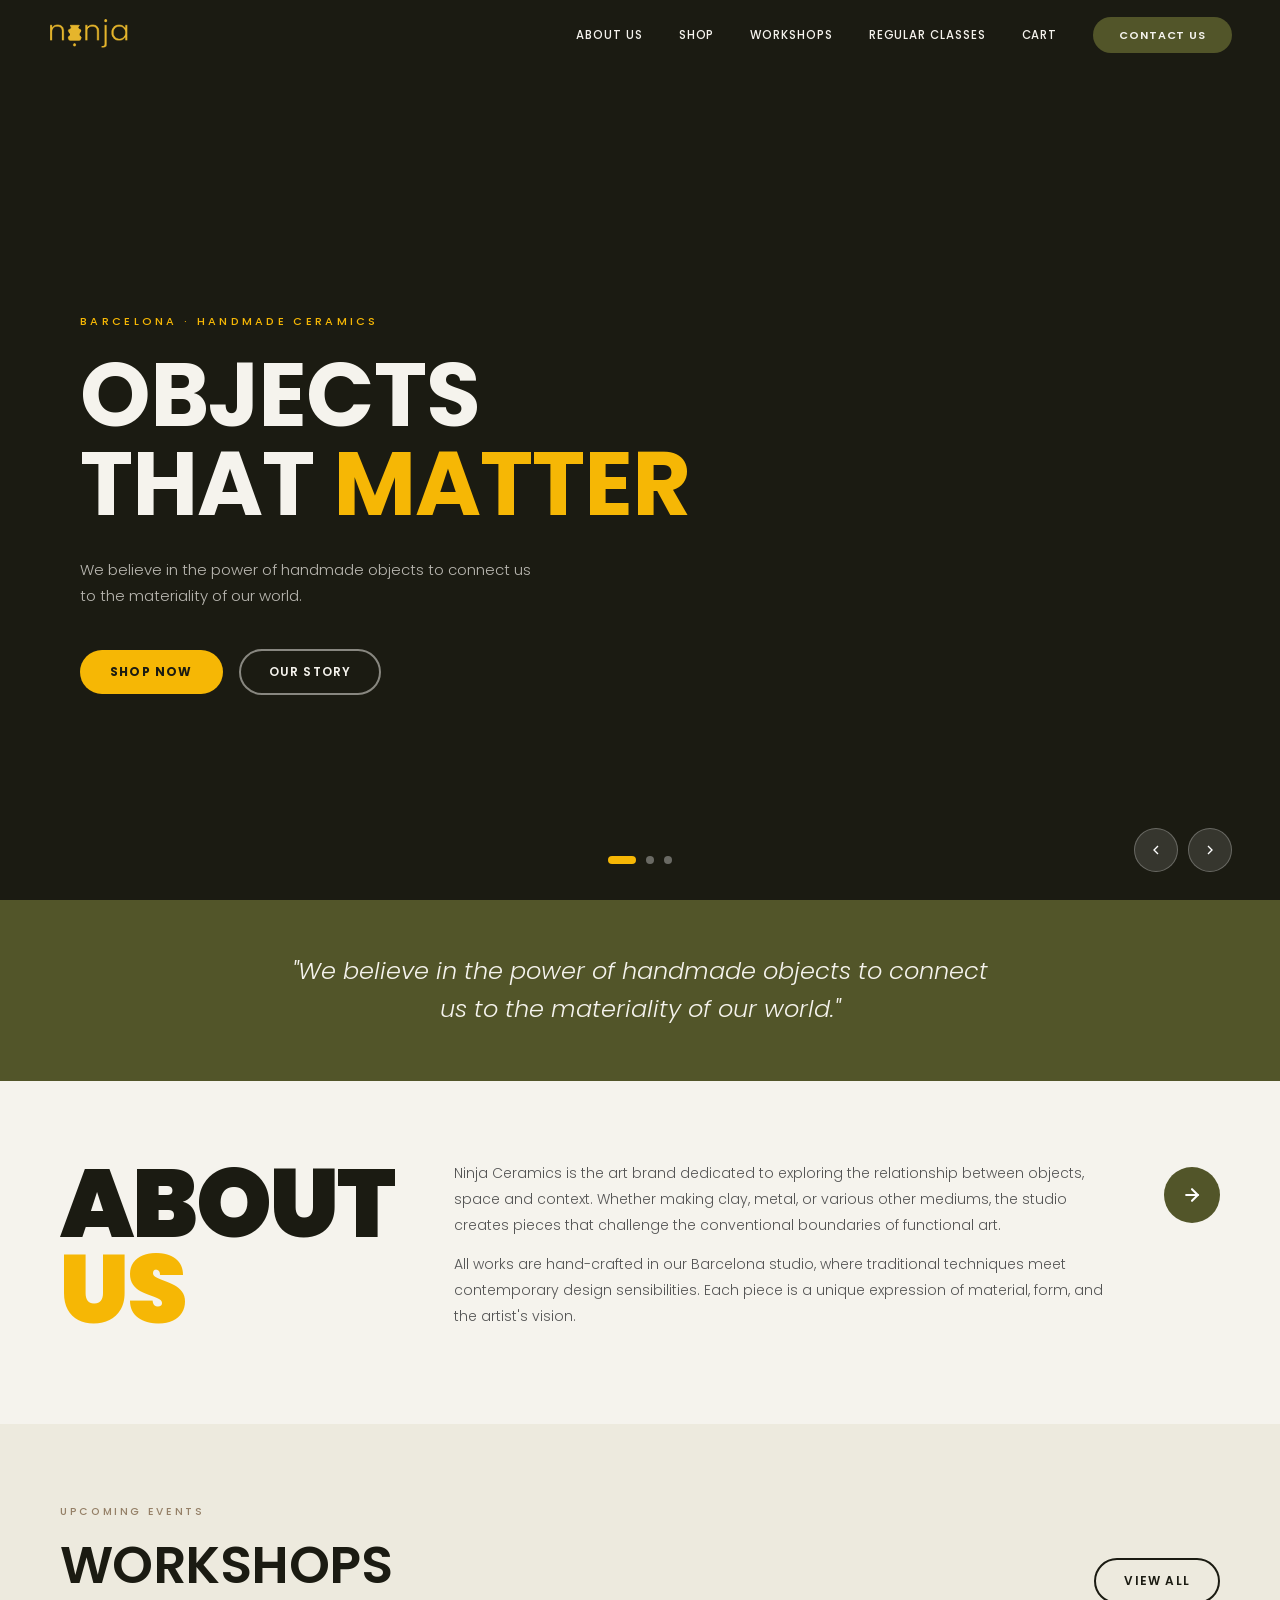
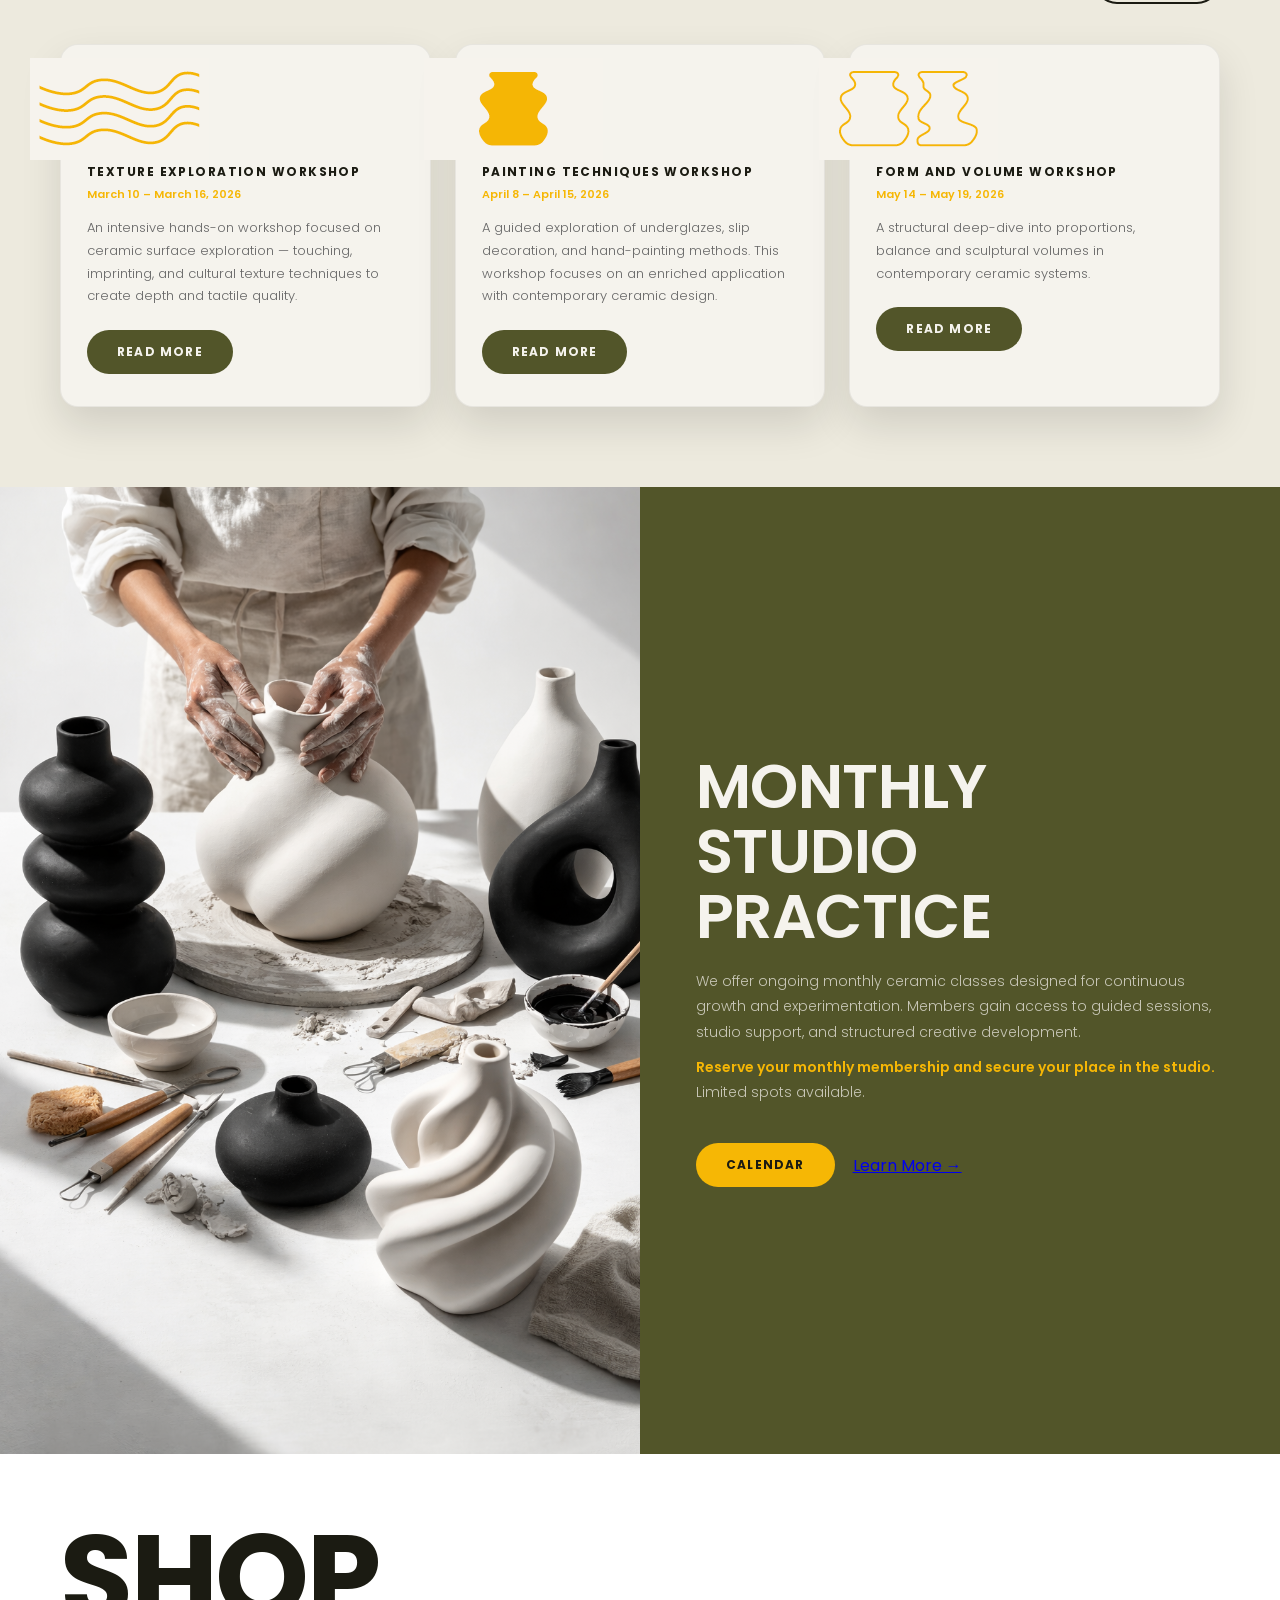
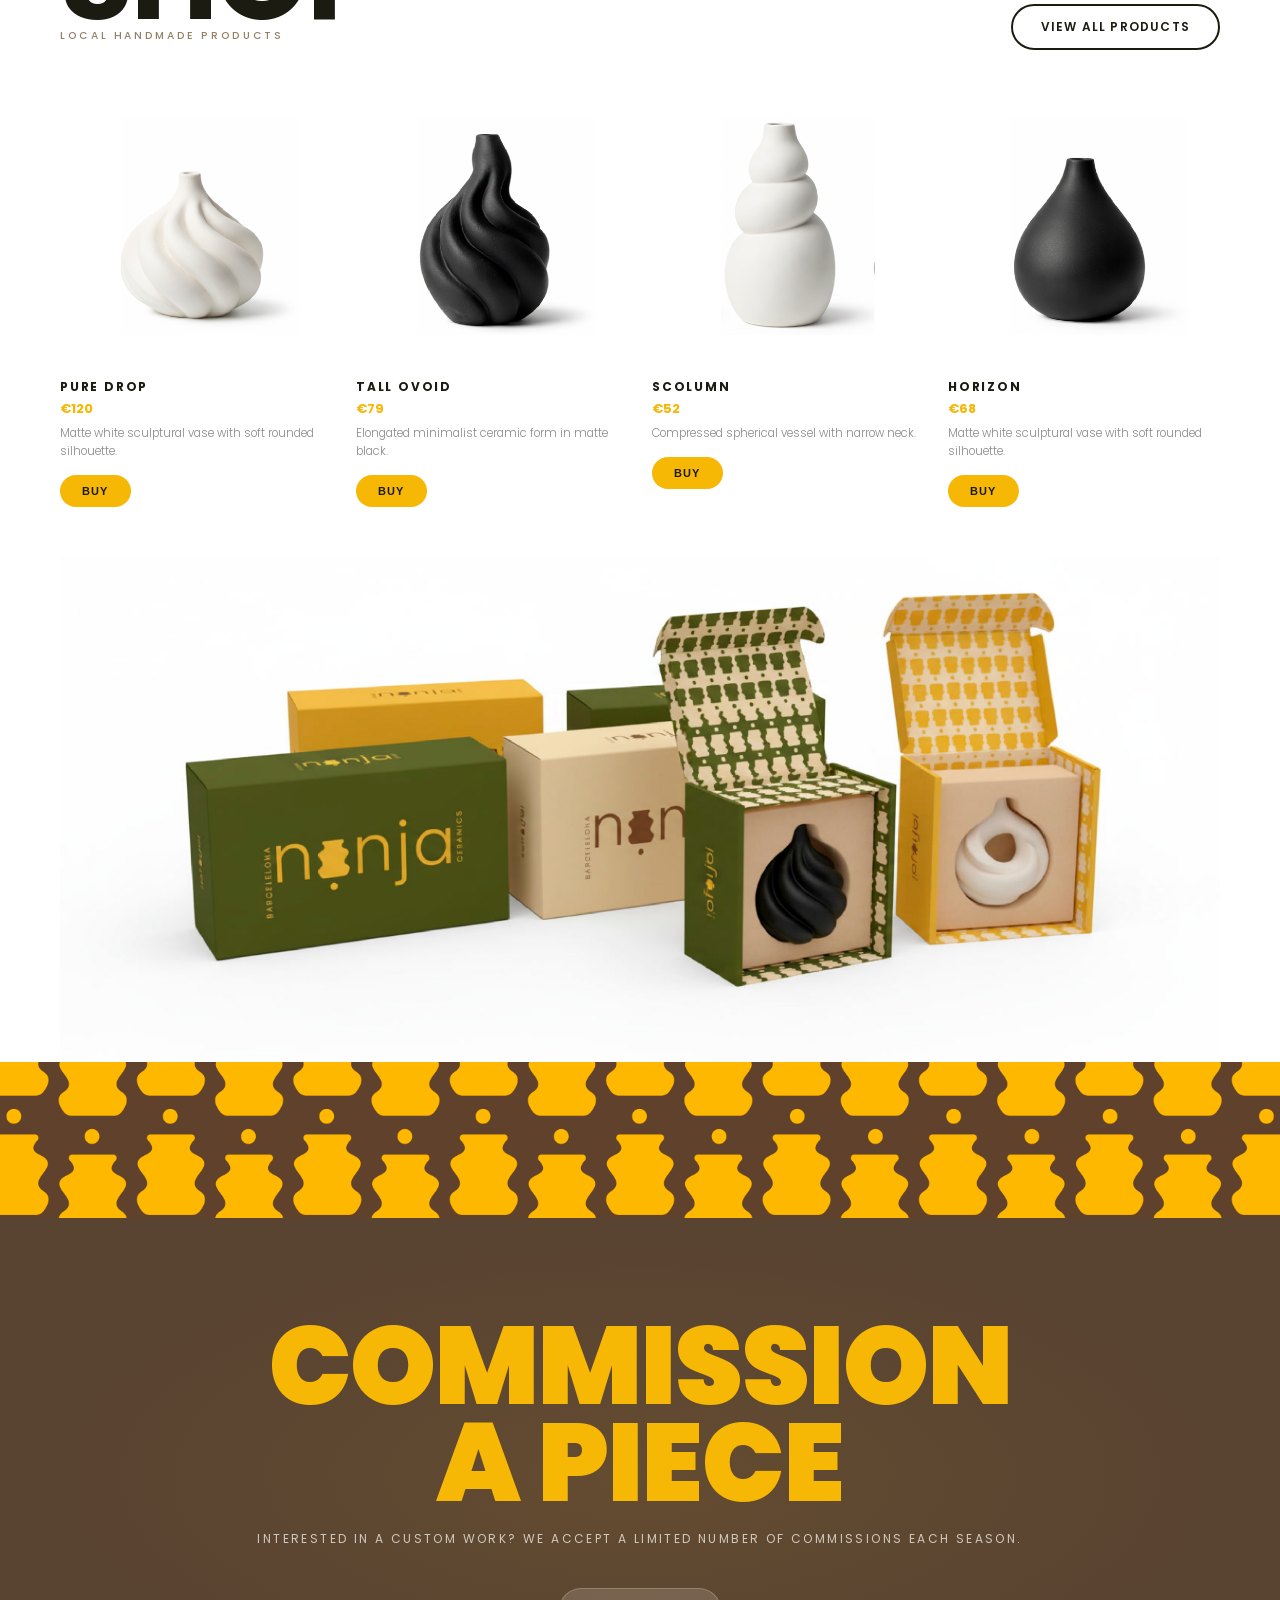
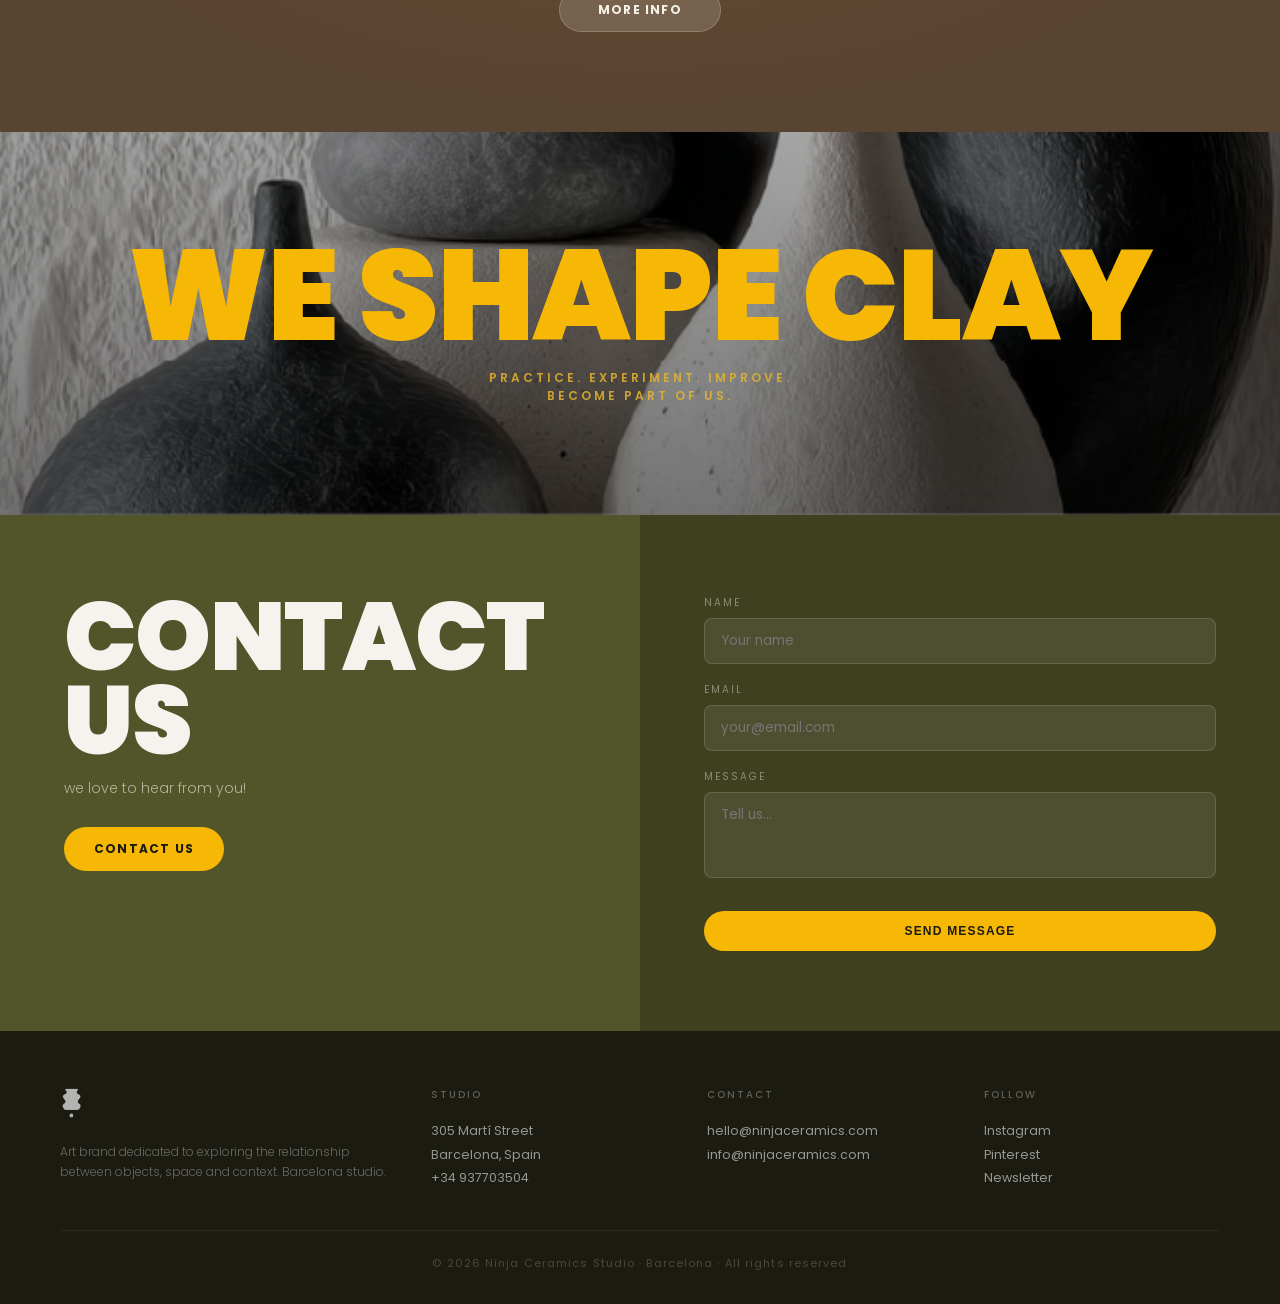
==== commit 7035405b: "shop/logg in/ reservate a clase/saas done" ====
--- a/index.html
+++ b/index.html
@@ -10,9 +10,10 @@
 <link rel="apple-touch-icon" sizes="180x180" href="./assest/favicon.png">
 <link rel="shortcut icon" href="./assest/favicon.png">
 <meta name="theme-color" content="#1b1b12">
+<script src="js/store.js" defer></script>
 <style>
 :root {
-  --yellow: #e5b52c;
+  --yellow: #f6b705;
   --green: #525529;
   --brown-dark: #594331;
   --brown-light: #958067;
@@ -225,32 +226,18 @@
 }
 .monthly-img { position:relative; overflow:hidden; min-height:380px; }
 .monthly-img img { width:100%; height:100%; object-fit:cover; }
-.monthly-content {
-  padding:52px 56px; display:flex; flex-direction:column; justify-content:center;
-  position:relative;
-}
-.monthly-arrow-link {
-  position:absolute; top:48px; right:48px;
-  width:52px; height:52px; border-radius:50%;
-  border:2px solid rgba(245,243,237,0.4);
-  display:flex; align-items:center; justify-content:center;
-  color:var(--white); text-decoration:none;
-  transition:all 0.2s;
-}
-.monthly-arrow-link:hover { border-color:var(--yellow); color:var(--yellow); }
-.monthly-arrow-link svg { width:18px; height:18px; }
+.monthly-content { padding:64px 56px; display:flex; flex-direction:column; justify-content:center; }
 .monthly-content h2 {
-  font-size:clamp(42px,5.5vw,68px); font-weight:600;
-  color:var(--white); line-height:1.0; margin-bottom:22px;
+  font-size:clamp(38px,5vw,62px); font-weight:600;
+  color:var(--white); line-height:1.05; margin-bottom:20px;
   text-transform:uppercase; letter-spacing:-0.01em;
-  font-style:italic;
-}
-.monthly-content p { font-size:13.5px; line-height:1.8; color:rgba(245,243,237,0.75); margin-bottom:10px; font-weight:300; }
-.monthly-content p strong { color:var(--yellow); font-weight:500; font-style:italic; }
+}
+.monthly-content p { font-size:14px; line-height:1.8; color:rgba(245,243,237,0.72); margin-bottom:10px; font-weight:300; }
+.monthly-content p strong { color:var(--yellow); font-weight:600; }
 .monthly-actions { display:flex; align-items:center; gap:18px; margin-top:28px; }
 
 /* ── SHOP PREVIEW ── */
-.shop-section { background:var(--white); padding:72px 60px 0; }
+.shop-section { background:white; padding:72px 60px 0; }
 .shop-head { display:flex; align-items:flex-end; justify-content:space-between; margin-bottom:40px; }
 .shop-title-big {
   font-size:clamp(60px,10vw,120px); font-weight:700; line-height:0.85;
@@ -259,7 +246,7 @@
 .products-grid { display:grid; grid-template-columns:repeat(4,1fr); gap:24px; margin-bottom:0; }
 .prod-card { cursor:pointer; }
 .prod-img {
-  background:#e8e5db; aspect-ratio:1;
+  background: white; aspect-ratio:1;
   display:flex; align-items:center; justify-content:center;
   overflow:hidden; margin-bottom:16px; border-radius:2px;
 }
@@ -311,36 +298,44 @@
 }
 .commission-section h2 {
   font-size:clamp(40px,9vw,110px); font-weight:900;
-  color:var(--white); text-transform:uppercase; line-height:0.88;
+  color:var(--yellow); text-transform:uppercase; line-height:0.88;
   letter-spacing:-0.01em; margin-bottom:18px; position:relative;
 }
 .commission-section p {
   font-size:12px; letter-spacing:0.2em; text-transform:uppercase;
-  color:rgba(245,243,237,0.45); margin-bottom:40px;
+  color:rgba(245,243,237,0.75); margin-bottom:40px;
   font-weight:400; position:relative;
+}
+.btn-commission {
+  background:rgba(245,243,237,0.16) !important;
+  color:var(--white) !important;
+  border:1px solid rgba(245,243,237,0.22) !important;
+  padding:12px 38px !important;
+}
+.btn-commission:hover {
+  background:rgba(245,243,237,0.22) !important;
+  transform:scale(1.03);
 }
 
 /* ── CLAY STATEMENT ── */
 .clay-section {
-  background:#e5e2d7; padding:100px 40px;
+  background:url('./img/section.webp') center/cover no-repeat;
+  padding:110px 40px;
   position:relative; overflow:hidden; text-align:center;
 }
-.clay-bg {
-  font-size:clamp(100px,22vw,280px); font-weight:900;
-  color:rgba(0,0,0,0.04); position:absolute;
-  bottom:-30px; left:50%; transform:translateX(-50%);
-  white-space:nowrap; letter-spacing:0.05em; user-select:none; pointer-events:none;
-  text-transform:uppercase;
+.clay-section::before {
+  content:''; position:absolute; inset:0;
+  background:linear-gradient(to bottom, rgba(0,0,0,0.35) 0%, rgba(0,0,0,0.55) 100%);
 }
 .clay-section h2 {
   font-size:clamp(52px,10vw,140px); font-weight:900;
-  color:transparent; -webkit-text-stroke:2px var(--green);
+  color:var(--yellow);
   text-transform:uppercase; line-height:0.85; position:relative; z-index:1;
   letter-spacing:-0.01em;
 }
 .clay-sub {
   font-size:12px; letter-spacing:0.25em; text-transform:uppercase;
-  color:var(--yellow); margin-top:18px; font-weight:600;
+  color:rgba(229,181,44,0.85); margin-top:18px; font-weight:600;
   position:relative; z-index:1;
 }
 
@@ -382,6 +377,11 @@
 /* ── PAGE HERO ── */
 .page-hero {
   padding-top:68px; background:var(--brown-dark);
+  padding-bottom:64px; padding-left:60px; padding-right:60px;
+  position:relative; overflow:hidden;
+}
+.page-shop {
+  padding-top:68px; background:white;
   padding-bottom:64px; padding-left:60px; padding-right:60px;
   position:relative; overflow:hidden;
 }
@@ -447,8 +447,8 @@
 .f-btn:hover, .f-btn.active { background:var(--green); color:var(--white); border-color:var(--green); }
 .shop-all { background:var(--white); padding:60px 60px; }
 .shop-full-grid { display:grid; grid-template-columns:repeat(3,1fr); gap:32px; }
-.pf-card { background:var(--white); border:1px solid rgba(0,0,0,0.06); border-radius:4px; overflow:hidden; }
-.pf-img { background:#e8e5db; aspect-ratio:1; display:flex; align-items:center; justify-content:center; overflow:hidden; }
+.pf-card { background:#ffffff; border:1px solid rgba(0,0,0,0.06); border-radius:8px; overflow:hidden; }
+.pf-img { background:#ffffff; aspect-ratio:1; display:flex; align-items:center; justify-content:center; overflow:hidden; }
 .pf-img img { width:80%; height:80%; object-fit:contain; transition:transform 0.35s; }
 .pf-card:hover .pf-img img { transform:scale(1.06); }
 .pf-info { padding:20px 22px 22px; }
@@ -473,6 +473,45 @@
 .fg input:focus, .fg textarea:focus, .fg select:focus { border-color:var(--yellow); }
 .fg-row { display:grid; grid-template-columns:1fr 1fr; gap:16px; }
 
+/* ── MODALS ── */
+.modal-backdrop{
+  position:fixed; inset:0; background:rgba(0,0,0,0.62);
+  display:none; align-items:center; justify-content:center;
+  z-index:2000; padding:24px;
+}
+.modal-backdrop.open{ display:flex; }
+.modal{
+  width:min(720px, 100%); background:var(--white);
+  border-radius:18px; overflow:hidden;
+  box-shadow:0 30px 80px rgba(0,0,0,0.35);
+}
+.modal-head{
+  background:var(--black); color:var(--white);
+  padding:18px 22px; display:flex; align-items:center; justify-content:space-between;
+}
+.modal-head h3{ font-size:12px; letter-spacing:0.18em; text-transform:uppercase; font-weight:700; }
+.modal-close{
+  width:38px; height:38px; border-radius:50%;
+  border:1px solid rgba(255,255,255,0.22);
+  background:rgba(255,255,255,0.08); color:var(--white);
+  cursor:pointer;
+}
+.modal-body{ padding:22px; }
+.form-grid{ display:grid; grid-template-columns:1fr 1fr; gap:14px; }
+.form-grid .full{ grid-column:1/-1; }
+.mini-note{ font-size:12px; color:#666; line-height:1.6; margin-top:10px; }
+.modal-foot{
+  padding:18px 22px; display:flex; gap:12px; justify-content:flex-end;
+  border-top:1px solid rgba(0,0,0,0.08);
+}
+.btn-muted{
+  background:transparent; border:2px solid rgba(0,0,0,0.35);
+  color:var(--black); padding:12px 22px; border-radius:50px;
+  font-size:12px; font-weight:700; letter-spacing:0.1em; text-transform:uppercase;
+  cursor:pointer;
+}
+.btn-muted:hover{ border-color:var(--black); }
+
 /* Responsive */
 @media(max-width:960px) {
   nav{padding:0 20px;}
@@ -487,6 +526,7 @@
   .contact-pg{grid-template-columns:1fr;}
   footer{padding:40px 20px 24px;}
   .footer-grid{grid-template-columns:1fr 1fr;gap:28px;}
+  .form-grid{grid-template-columns:1fr;}
 }
 </style>
 </head>
@@ -502,6 +542,12 @@
     <li><a href="#" onclick="showPage('shop');return false;">Shop</a></li>
     <li><a href="#" onclick="showPage('workshops');return false;">Workshops</a></li>
     <li><a href="#" onclick="showPage('classes');return false;">Regular Classes</a></li>
+    <li>
+      <a href="pages/cart.html" class="nav-cart">
+        Cart
+        <span id="cartCount" class="nav-cart-badge">0</span>
+      </a>
+    </li>
     <li><a href="#" onclick="showPage('contact');return false;" class="nav-cta">Contact Us</a></li>
   </ul>
 </nav>
@@ -603,7 +649,7 @@
     <div class="workshops-grid">
       <div class="w-card">
         <div class="w-card-icon">
-          <img src="./img/workshop-img-04.webp" alt="Texture workshop icon" style="width:100%;height:100%;object-fit:contain;">
+          <img src="./img/workshop-img-04.webp" alt="Texture workshop icon" class="w-card-img">
         </div>
         <h3>Texture Exploration Workshop</h3>
         <span class="w-card-date">March 10 – March 16, 2026</span>
@@ -612,7 +658,7 @@
       </div>
       <div class="w-card">
         <div class="w-card-icon">
-          <img src="./img/workshop-img-05.webp" alt="Painting workshop icon" style="width:100%;height:100%;object-fit:contain;">
+          <img src="./img/workshop-img-05.webp" alt="Painting workshop icon" class="w-card-img">
         </div>
         <h3>Painting Techniques Workshop</h3>
         <span class="w-card-date">April 8 – April 15, 2026</span>
@@ -621,7 +667,7 @@
       </div>
       <div class="w-card">
         <div class="w-card-icon">
-          <img src="./img/workshop-img-06.webp" alt="Form and volume workshop icon" style="width:100%;height:100%;object-fit:contain;">
+          <img src="./img/workshop-img-06.webp" alt="Form and volume workshop icon" class="w-card-img">
         </div>
         <h3>Form and Volume Workshop</h3>
         <span class="w-card-date">May 14 – May 19, 2026</span>
@@ -634,17 +680,14 @@
   <!-- MONTHLY PRACTICE -->
   <div class="monthly-section">
     <div class="monthly-img">
-      <img src="./img/monthly-studio-practice.png" alt="Monthly Studio Practice">
-    </div>
+      <img src="./img/monthly-studio-practice.png" alt="Form and volume workshop icon" class="monthly-img-el">    </div>
     <div class="monthly-content">
-      <a href="#" onclick="showPage('classes');return false;" class="monthly-arrow-link">
-        <svg viewBox="0 0 24 24" fill="none" stroke="currentColor" stroke-width="2" stroke-linecap="round"><line x1="5" y1="12" x2="19" y2="12"/><polyline points="12 5 19 12 12 19"/></svg>
-      </a>
       <h2>Monthly<br>Studio<br>Practice</h2>
       <p>We offer ongoing monthly ceramic classes designed for continuous growth and experimentation. Members gain access to guided sessions, studio support, and structured creative development.</p>
-      <p><strong>Reserve your monthly membership and secure your place in the studio. Limited spots available.</strong></p>
+      <p><strong>Reserve your monthly membership and secure your place in the studio.</strong> Limited spots available.</p>
       <div class="monthly-actions">
-        <a href="#" onclick="showPage('classes');return false;" class="btn-outline-light">Calendar</a>
+        <a href="#" onclick="showPage('classes');return false;" class="btn-primary">Calendar</a>
+        <a href="#" onclick="showPage('classes');return false;" class="link-ghost">Learn More →</a>
       </div>
     </div>
   </div>
@@ -654,7 +697,7 @@
     <div class="shop-head">
       <div>
         <h2 class="shop-title-big">SHOP</h2>
-        <span class="sec-label" style="margin-top:6px;">Local Handmade Products</span>
+        <span class="sec-label sec-label--mt">Local Handmade Products</span>
       </div>
       <a href="#" onclick="showPage('shop');return false;" class="btn-outline-dark">View All Products</a>
     </div>
@@ -664,28 +707,28 @@
         <p class="prod-name">Pure Drop</p>
         <p class="prod-price">€120</p>
         <p class="prod-desc">Matte white sculptural vase with soft rounded silhouette.</p>
-        <button class="btn-primary" style="font-size:11px;padding:10px 22px;">Buy</button>
+        <button class="btn-primary" style="font-size:11px;padding:10px 22px;" onclick="buyHome('pure-drop');event.stopPropagation();">Buy</button>
       </div>
       <div class="prod-card" onclick="showPage('shop')">
         <div class="prod-img"><img src="./img/shop-item-08.webp" alt="Tall Ovoid vase"></div>
         <p class="prod-name">Tall Ovoid</p>
         <p class="prod-price">€79</p>
         <p class="prod-desc">Elongated minimalist ceramic form in matte black.</p>
-        <button class="btn-primary" style="font-size:11px;padding:10px 22px;">Buy</button>
+        <button class="btn-primary" style="font-size:11px;padding:10px 22px;" onclick="buyHome('tall-ovoid');event.stopPropagation();">Buy</button>
       </div>
       <div class="prod-card" onclick="showPage('shop')">
         <div class="prod-img"><img src="./img/shop-item-09.webp" alt="Scolumn vase"></div>
         <p class="prod-name">Scolumn</p>
         <p class="prod-price">€52</p>
         <p class="prod-desc">Compressed spherical vessel with narrow neck.</p>
-        <button class="btn-primary" style="font-size:11px;padding:10px 22px;">Buy</button>
+        <button class="btn-primary" style="font-size:11px;padding:10px 22px;" onclick="buyHome('scolumn');event.stopPropagation();">Buy</button>
       </div>
       <div class="prod-card" onclick="showPage('shop')">
         <div class="prod-img"><img src="./img/shop-item-10.webp" alt="Horizon vase"></div>
         <p class="prod-name">Horizon</p>
         <p class="prod-price">€68</p>
         <p class="prod-desc">Matte white sculptural vase with soft rounded silhouette.</p>
-        <button class="btn-primary" style="font-size:11px;padding:10px 22px;">Buy</button>
+        <button class="btn-primary" style="font-size:11px;padding:10px 22px;" onclick="buyHome('horizon');event.stopPropagation();">Buy</button>
       </div>
     </div>
 
@@ -704,14 +747,13 @@
   <div class="commission-section">
     <h2>COMMISSION<br>A PIECE</h2>
     <p>Interested in a custom work? We accept a limited number of commissions each season.</p>
-    <a href="#" onclick="showPage('contact');return false;" class="btn-primary">More Info</a>
+    <a href="#" onclick="showPage('contact');return false;" class="btn-primary btn-commission">More Info</a>
   </div>
 
   <!-- CLAY STATEMENT -->
   <div class="clay-section">
-    <div class="clay-bg">CLAY</div>
     <h2>WE SHAPE CLAY</h2>
-    <p class="clay-sub">Practice · Experiment · Improve · Grow · Play</p>
+    <p class="clay-sub">Practice. Experiment. Improve.<br>Become part of us.</p>
   </div>
 
   <!-- CONTACT STRIP -->
@@ -742,8 +784,8 @@
       </div>
       <div class="footer-col">
         <h4>Contact</h4>
-        <a href="/cdn-cgi/l/email-protection#442c2128282b042a2d2a2e2527213625292d27376a272b29"><span class="__cf_email__" data-cfemail="fa929f969695ba949394909b999f889b97939989d4999597">[email&#160;protected]</span></a>
-        <a href="/cdn-cgi/l/email-protection#670e09010827090e090d06040215060a0e04144904080a"><span class="__cf_email__" data-cfemail="30595e565f705e595e5a51535542515d5953431e535f5d">[email&#160;protected]</span></a>
+        <a href="mailto:hello@ninjaceramics.com">hello@ninjaceramics.com</a>
+        <a href="mailto:info@ninjaceramics.com">info@ninjaceramics.com</a>
       </div>
       <div class="footer-col">
         <h4>Follow</h4>
@@ -780,10 +822,10 @@
   </div>
   <footer>
     <div class="footer-grid">
-      <div><img src="[data-uri]" class="footer-logo-img" alt="Ninja Ceramics"><p class="footer-tagline">Barcelona studio. Handmade objects. Open practice.</p></div>
+      <div><img src="./assest/icono.png" class="footer-logo-img" alt="Ninja Ceramics"><p class="footer-tagline">Barcelona studio. Handmade objects. Open practice.</p></div>
       <div class="footer-col"><h4>Studio</h4><p>305 Martí Street, Barcelona</p><p>+34 937703504</p></div>
       <div class="footer-col"><h4>Navigate</h4><a href="#" onclick="showPage('home');return false;">Home</a><a href="#" onclick="showPage('shop');return false;">Shop</a></div>
-      <div class="footer-col"><h4>Contact</h4><a href="/cdn-cgi/l/email-protection#563e333a3a3916383f383c37353324373b3f35257835393b"><span class="__cf_email__" data-cfemail="68000d0404072806010602090b0d1a0905010b1b460b0705">[email&#160;protected]</span></a></div>
+      <div class="footer-col"><h4>Contact</h4><a href="mailto:hello@ninjaceramics.com">hello@ninjaceramics.com</a></div>
     </div>
     <div class="footer-bottom">© 2026 Ninja Ceramics Studio · Barcelona</div>
   </footer>
@@ -841,10 +883,10 @@
   </div>
   <footer>
     <div class="footer-grid">
-      <div><img src="[data-uri]" class="footer-logo-img" alt="Ninja Ceramics"><p class="footer-tagline">Barcelona studio. Handmade objects. Open practice.</p></div>
+        <div><img src="./assest/icono.png" class="footer-logo-img" alt="Ninja Ceramics"><p class="footer-tagline">Barcelona studio. Handmade objects. Open practice.</p></div>
       <div class="footer-col"><h4>Studio</h4><p>305 Martí Street, Barcelona</p></div>
       <div class="footer-col"><h4>Navigate</h4><a href="#" onclick="showPage('home');return false;">Home</a><a href="#" onclick="showPage('classes');return false;">Regular Classes</a></div>
-      <div class="footer-col"><h4>Contact</h4><a href="/cdn-cgi/l/email-protection#325a575e5e5d725c5b5c5853515740535f5b51411c515d5f"><span class="__cf_email__" data-cfemail="c4aca1a8a8ab84aaadaaaea5a7a1b6a5a9ada7b7eaa7aba9">[email&#160;protected]</span></a></div>
+      <div class="footer-col"><h4>Contact</h4><a href="mailto:hello@ninjaceramics.com">hello@ninjaceramics.com</a></div>
     </div>
     <div class="footer-bottom">© 2026 Ninja Ceramics Studio · Barcelona</div>
   </footer>
@@ -887,23 +929,22 @@
     <table class="schedule-tbl">
       <thead><tr><th>Day</th><th>Time</th><th>Class</th><th>Level</th><th>Instructor</th><th>Spots</th><th></th></tr></thead>
       <tbody>
-        <tr><td><strong>Monday</strong></td><td>10:00–12:30</td><td>Hand Building Fundamentals</td><td><span class="lvl-pill lvl-beg">Beginner</span></td><td>Pau Ferrer</td><td><span class="spots-ok">8 spots</span></td><td><button class="btn-green" style="font-size:10px;padding:7px 16px;">Book</button></td></tr>
-        <tr><td><strong>Monday</strong></td><td>16:00–18:30</td><td>Wheel Throwing</td><td><span class="lvl-pill lvl-int">Intermediate</span></td><td>Marta Solà</td><td><span class="spots-low">2 spots</span></td><td><button class="btn-green" style="font-size:10px;padding:7px 16px;">Book</button></td></tr>
-        <tr><td><strong>Tuesday</strong></td><td>10:00–13:00</td><td>Surface & Texture</td><td><span class="lvl-pill lvl-int">Intermediate</span></td><td>Laia Mas</td><td><span class="spots-ok">5 spots</span></td><td><button class="btn-green" style="font-size:10px;padding:7px 16px;">Book</button></td></tr>
-        <tr><td><strong>Wednesday</strong></td><td>11:00–13:00</td><td>Introduction to Clay</td><td><span class="lvl-pill lvl-beg">Beginner</span></td><td>Pau Ferrer</td><td><span class="spots-ok">10 spots</span></td><td><button class="btn-green" style="font-size:10px;padding:7px 16px;">Book</button></td></tr>
-        <tr><td><strong>Wednesday</strong></td><td>18:00–20:30</td><td>Sculptural Forms</td><td><span class="lvl-pill lvl-adv">Advanced</span></td><td>Marta Solà</td><td><span class="spots-low">1 spot</span></td><td><button class="btn-green" style="font-size:10px;padding:7px 16px;">Book</button></td></tr>
-        <tr><td><strong>Thursday</strong></td><td>10:00–12:30</td><td>Glaze & Colour</td><td><span class="lvl-pill lvl-int">Intermediate</span></td><td>Laia Mas</td><td><span class="spots-ok">6 spots</span></td><td><button class="btn-green" style="font-size:10px;padding:7px 16px;">Book</button></td></tr>
-        <tr><td><strong>Saturday</strong></td><td>10:00–13:00</td><td>Weekend Intensive</td><td><span class="lvl-pill lvl-beg">Beginner</span></td><td>Pau Ferrer</td><td><span class="spots-low">3 spots</span></td><td><button class="btn-green" style="font-size:10px;padding:7px 16px;">Book</button></td></tr>
+        <tr><td><strong>Monday</strong></td><td>10:00–12:30</td><td>Hand Building Fundamentals</td><td><span class="lvl-pill lvl-beg">Beginner</span></td><td>Pau Ferrer</td><td><span class="spots-ok">8 spots</span></td><td><button class="btn-green" style="font-size:10px;padding:7px 16px;" data-book-class data-title="Hand Building Fundamentals" data-meta="Monday · 10:00–12:30 · Pau Ferrer">Book</button></td></tr>
+        <tr><td><strong>Monday</strong></td><td>16:00–18:30</td><td>Wheel Throwing</td><td><span class="lvl-pill lvl-int">Intermediate</span></td><td>Marta Solà</td><td><span class="spots-low">2 spots</span></td><td><button class="btn-green" style="font-size:10px;padding:7px 16px;" data-book-class data-title="Wheel Throwing" data-meta="Monday · 16:00–18:30 · Marta Solà">Book</button></td></tr>
+        <tr><td><strong>Tuesday</strong></td><td>10:00–13:00</td><td>Surface & Texture</td><td><span class="lvl-pill lvl-int">Intermediate</span></td><td>Laia Mas</td><td><span class="spots-ok">5 spots</span></td><td><button class="btn-green" style="font-size:10px;padding:7px 16px;" data-book-class data-title="Surface & Texture" data-meta="Tuesday · 10:00–13:00 · Laia Mas">Book</button></td></tr>
+        <tr><td><strong>Wednesday</strong></td><td>11:00–13:00</td><td>Introduction to Clay</td><td><span class="lvl-pill lvl-beg">Beginner</span></td><td>Pau Ferrer</td><td><span class="spots-ok">10 spots</span></td><td><button class="btn-green" style="font-size:10px;padding:7px 16px;" data-book-class data-title="Introduction to Clay" data-meta="Wednesday · 11:00–13:00 · Pau Ferrer">Book</button></td></tr>
+        <tr><td><strong>Wednesday</strong></td><td>18:00–20:30</td><td>Sculptural Forms</td><td><span class="lvl-pill lvl-adv">Advanced</span></td><td>Marta Solà</td><td><span class="spots-low">1 spot</span></td><td><button class="btn-green" style="font-size:10px;padding:7px 16px;" data-book-class data-title="Sculptural Forms" data-meta="Wednesday · 18:00–20:30 · Marta Solà">Book</button></td></tr>
+        <tr><td><strong>Thursday</strong></td><td>10:00–12:30</td><td>Glaze & Colour</td><td><span class="lvl-pill lvl-int">Intermediate</span></td><td>Laia Mas</td><td><span class="spots-ok">6 spots</span></td><td><button class="btn-green" style="font-size:10px;padding:7px 16px;" data-book-class data-title="Glaze & Colour" data-meta="Thursday · 10:00–12:30 · Laia Mas">Book</button></td></tr>
+        <tr><td><strong>Saturday</strong></td><td>10:00–13:00</td><td>Weekend Intensive</td><td><span class="lvl-pill lvl-beg">Beginner</span></td><td>Pau Ferrer</td><td><span class="spots-low">3 spots</span></td><td><button class="btn-green" style="font-size:10px;padding:7px 16px;" data-book-class data-title="Weekend Intensive" data-meta="Saturday · 10:00–13:00 · Pau Ferrer">Book</button></td></tr>
         <tr><td><strong>Friday</strong></td><td>15:00–18:00</td><td>Open Studio</td><td><span class="lvl-pill" style="background:rgba(229,181,44,0.15);color:#8a6200;">Members</span></td><td>—</td><td><span class="spots-ok">Open</span></td><td><span style="font-size:11px;color:#aaa;">Members only</span></td></tr>
       </tbody>
     </table>
   </div>
   <footer>
     <div class="footer-grid">
-      <div><img src="[data-uri]" class="footer-logo-img" alt="Ninja Ceramics"><p class="footer-tagline">Barcelona studio. Open practice.</p></div>
-      <div class="footer-col"><h4>Studio</h4><p>305 Martí Street, Barcelona</p></div>
+      <div><img src="./assest/icono.png" class="footer-logo-img" alt="Ninja Ceramics"><p class="footer-tagline">Barcelona studio. Handmade objects. Open practice.</p></div>      <div class="footer-col"><h4>Studio</h4><p>305 Martí Street, Barcelona</p></div>
       <div class="footer-col"><h4>Navigate</h4><a href="#" onclick="showPage('workshops');return false;">Workshops</a><a href="#" onclick="showPage('contact');return false;">Contact</a></div>
-      <div class="footer-col"><h4>Contact</h4><a href="/cdn-cgi/l/email-protection#036b666f6f6c436d6a6d6962606671626e6a60702d606c6e"><span class="__cf_email__" data-cfemail="d5bdb0b9b9ba95bbbcbbbfb4b6b0a7b4b8bcb6a6fbb6bab8">[email&#160;protected]</span></a></div>
+      <div class="footer-col"><h4>Contact</h4><a href="mailto:hello@ninjaceramics.com">hello@ninjaceramics.com</a></div>
     </div>
     <div class="footer-bottom">© 2026 Ninja Ceramics Studio · Barcelona</div>
   </footer>
@@ -911,7 +952,7 @@
 
 <!-- ═══ SHOP ═══ -->
 <div id="shop" class="page">
-  <div class="page-hero">
+  <div class="page-shop">
     <span class="page-hero-label">Local Handmade Products</span>
     <h1>SHOP</h1>
     <p>Each piece is made by hand in our Barcelona studio. No two are exactly alike. All fired, finished, and shipped with care.</p>
@@ -926,7 +967,7 @@
   <div class="shop-all">
     <div class="shop-full-grid">
       <div class="pf-card" data-cat="vessels">
-        <div class="pf-img"><img src="[data-uri]" alt="Pure Drop"></div>
+        <div class="pf-img"><img src="./img/shop-item-13.webp" alt="Pure Drop"></div>
         <div class="pf-info">
           <p class="pf-name">Pure Drop</p>
           <p class="pf-desc">Hand-thrown stoneware with natural ash glaze. Organic form, matte finish.</p>
@@ -934,7 +975,7 @@
         </div>
       </div>
       <div class="pf-card" data-cat="vessels">
-        <div class="pf-img" style="background:#1b1b12;"><img src="[data-uri]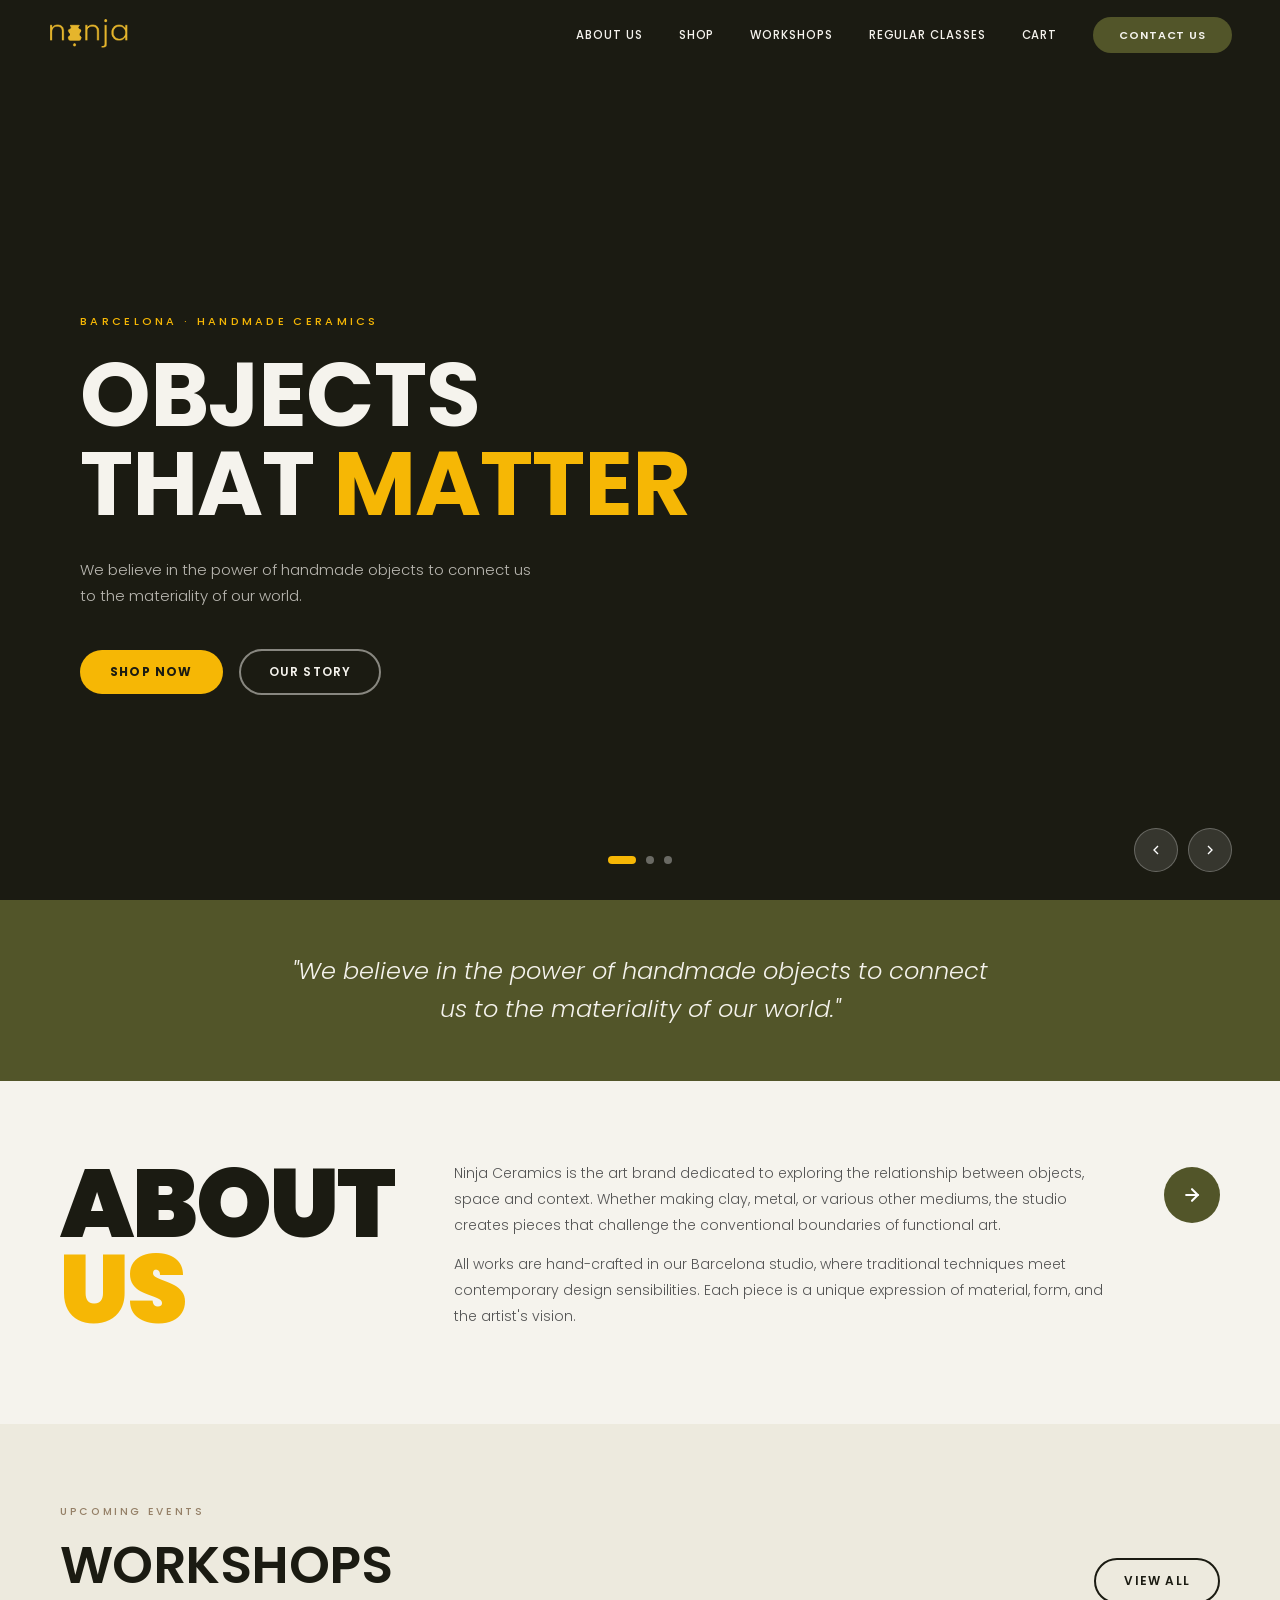
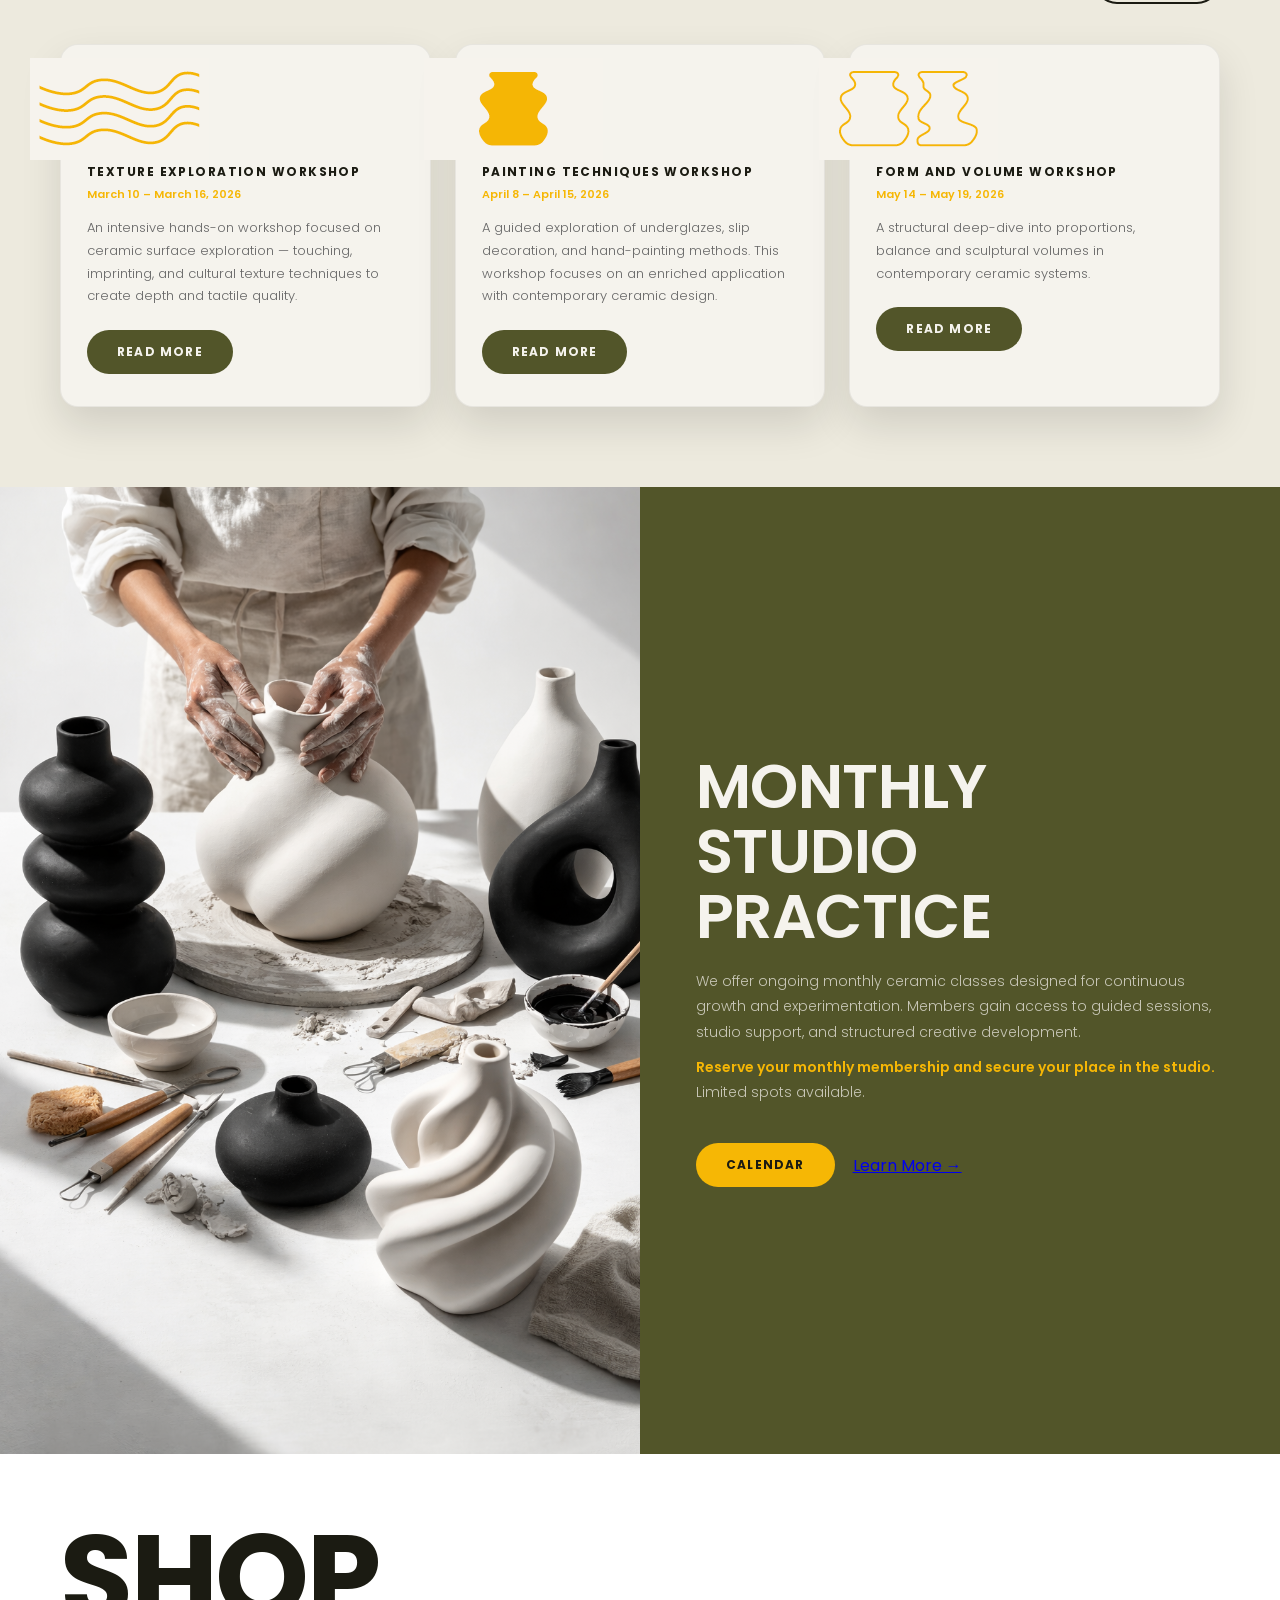
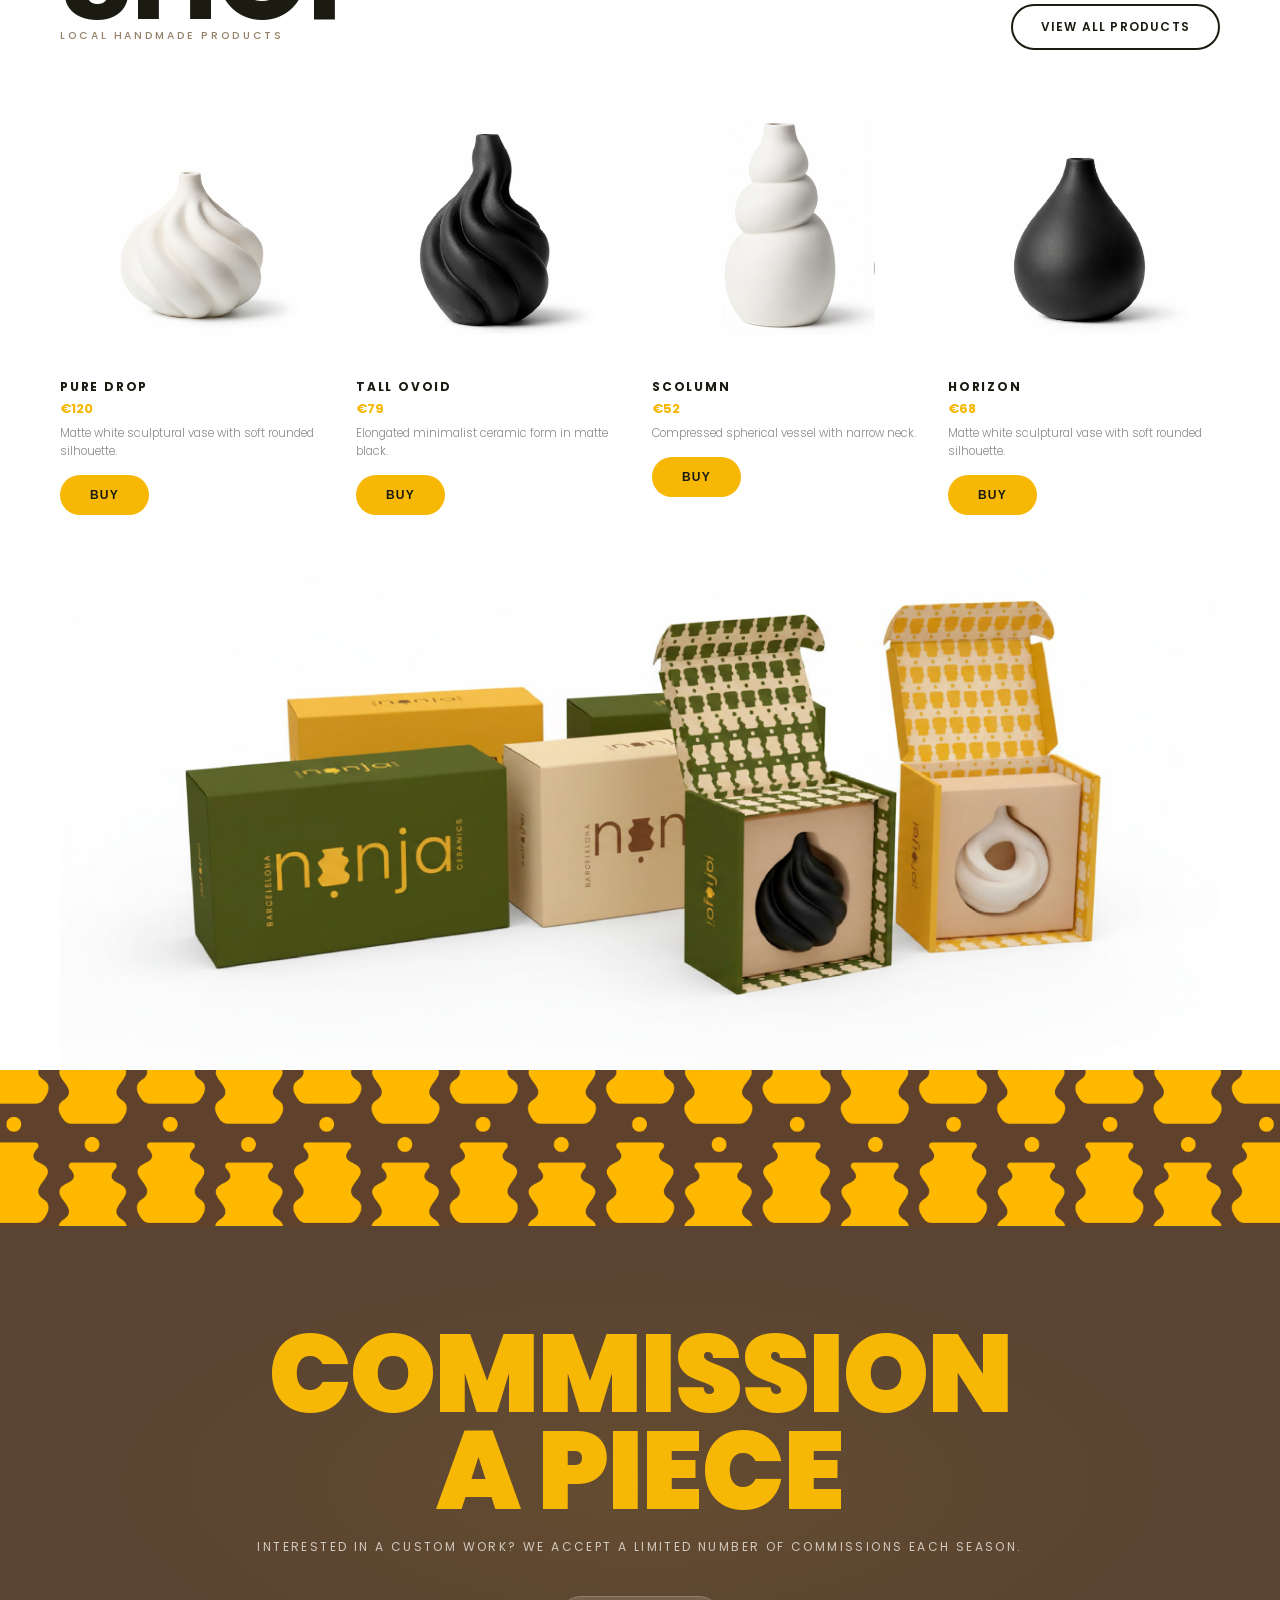
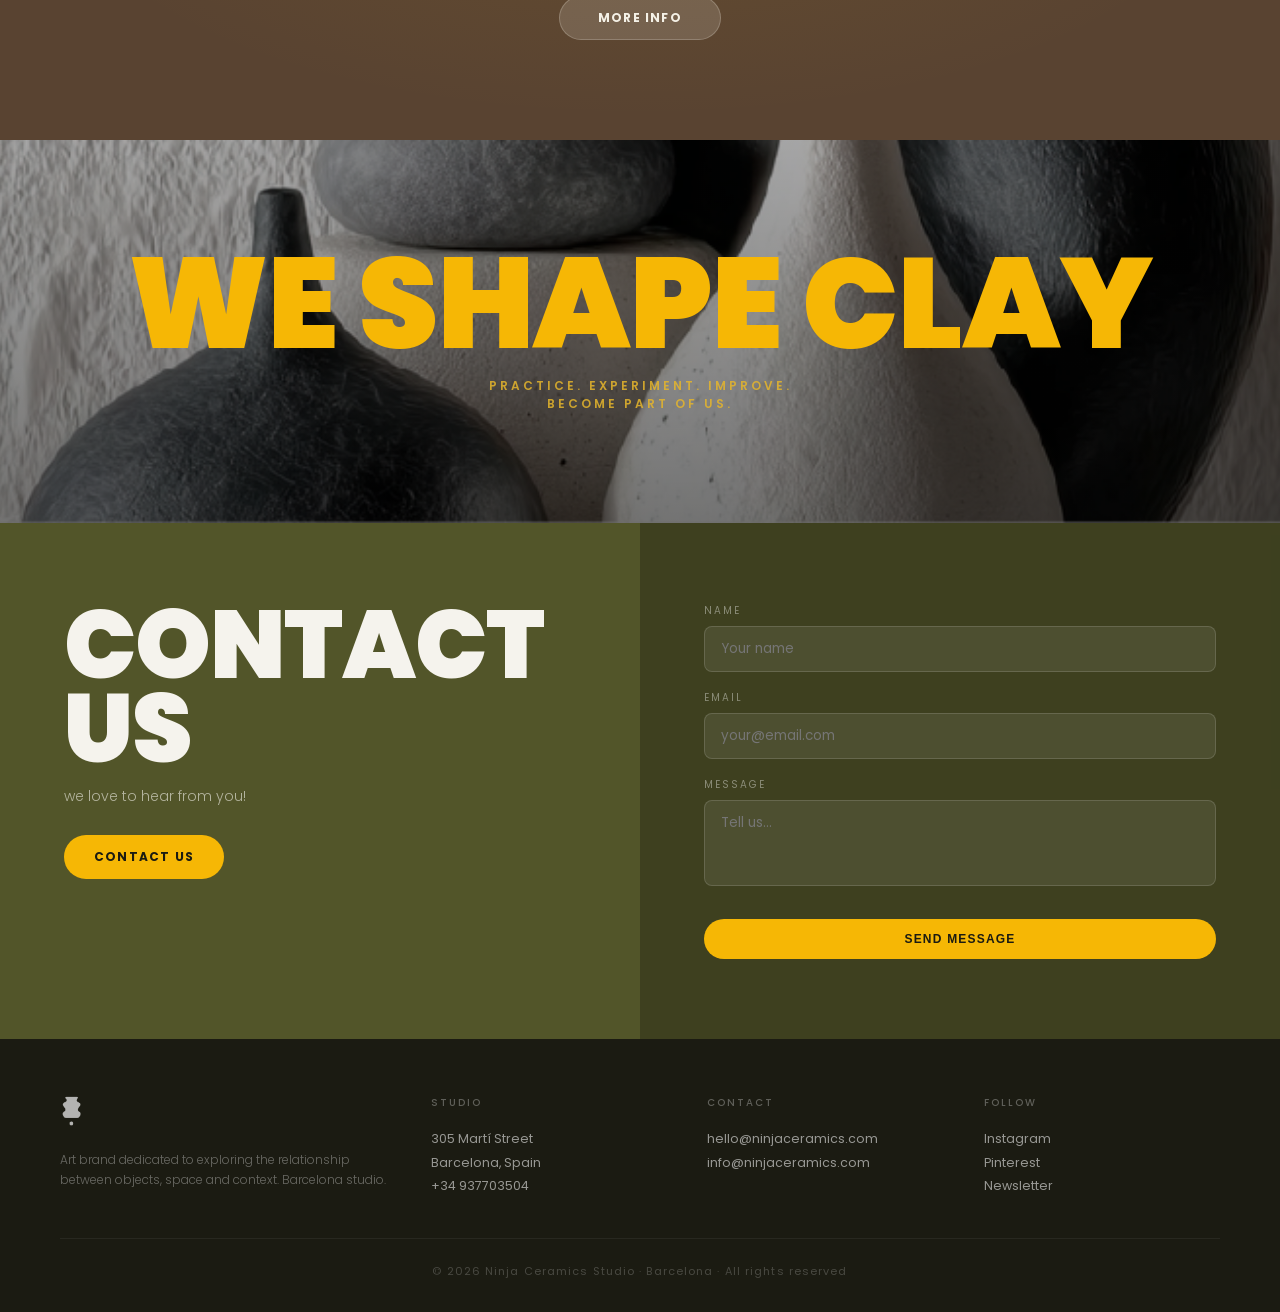
==== commit d890320d: "shop fixed" ====
--- a/index.html
+++ b/index.html
@@ -707,28 +707,28 @@
         <p class="prod-name">Pure Drop</p>
         <p class="prod-price">€120</p>
         <p class="prod-desc">Matte white sculptural vase with soft rounded silhouette.</p>
-        <button class="btn-primary" style="font-size:11px;padding:10px 22px;" onclick="buyHome('pure-drop');event.stopPropagation();">Buy</button>
+        <button class="btn-primary btn-sm" onclick="buyHome('pure-drop');event.stopPropagation();">Buy</button>
       </div>
       <div class="prod-card" onclick="showPage('shop')">
         <div class="prod-img"><img src="./img/shop-item-08.webp" alt="Tall Ovoid vase"></div>
         <p class="prod-name">Tall Ovoid</p>
         <p class="prod-price">€79</p>
         <p class="prod-desc">Elongated minimalist ceramic form in matte black.</p>
-        <button class="btn-primary" style="font-size:11px;padding:10px 22px;" onclick="buyHome('tall-ovoid');event.stopPropagation();">Buy</button>
+        <button class="btn-primary btn-sm" onclick="buyHome('tall-ovoid');event.stopPropagation();">Buy</button>
       </div>
       <div class="prod-card" onclick="showPage('shop')">
         <div class="prod-img"><img src="./img/shop-item-09.webp" alt="Scolumn vase"></div>
         <p class="prod-name">Scolumn</p>
         <p class="prod-price">€52</p>
         <p class="prod-desc">Compressed spherical vessel with narrow neck.</p>
-        <button class="btn-primary" style="font-size:11px;padding:10px 22px;" onclick="buyHome('scolumn');event.stopPropagation();">Buy</button>
+        <button class="btn-primary btn-sm" onclick="buyHome('scolumn');event.stopPropagation();">Buy</button>
       </div>
       <div class="prod-card" onclick="showPage('shop')">
         <div class="prod-img"><img src="./img/shop-item-10.webp" alt="Horizon vase"></div>
         <p class="prod-name">Horizon</p>
         <p class="prod-price">€68</p>
         <p class="prod-desc">Matte white sculptural vase with soft rounded silhouette.</p>
-        <button class="btn-primary" style="font-size:11px;padding:10px 22px;" onclick="buyHome('horizon');event.stopPropagation();">Buy</button>
+        <button class="btn-primary btn-sm" onclick="buyHome('horizon');event.stopPropagation();">Buy</button>
       </div>
     </div>
 
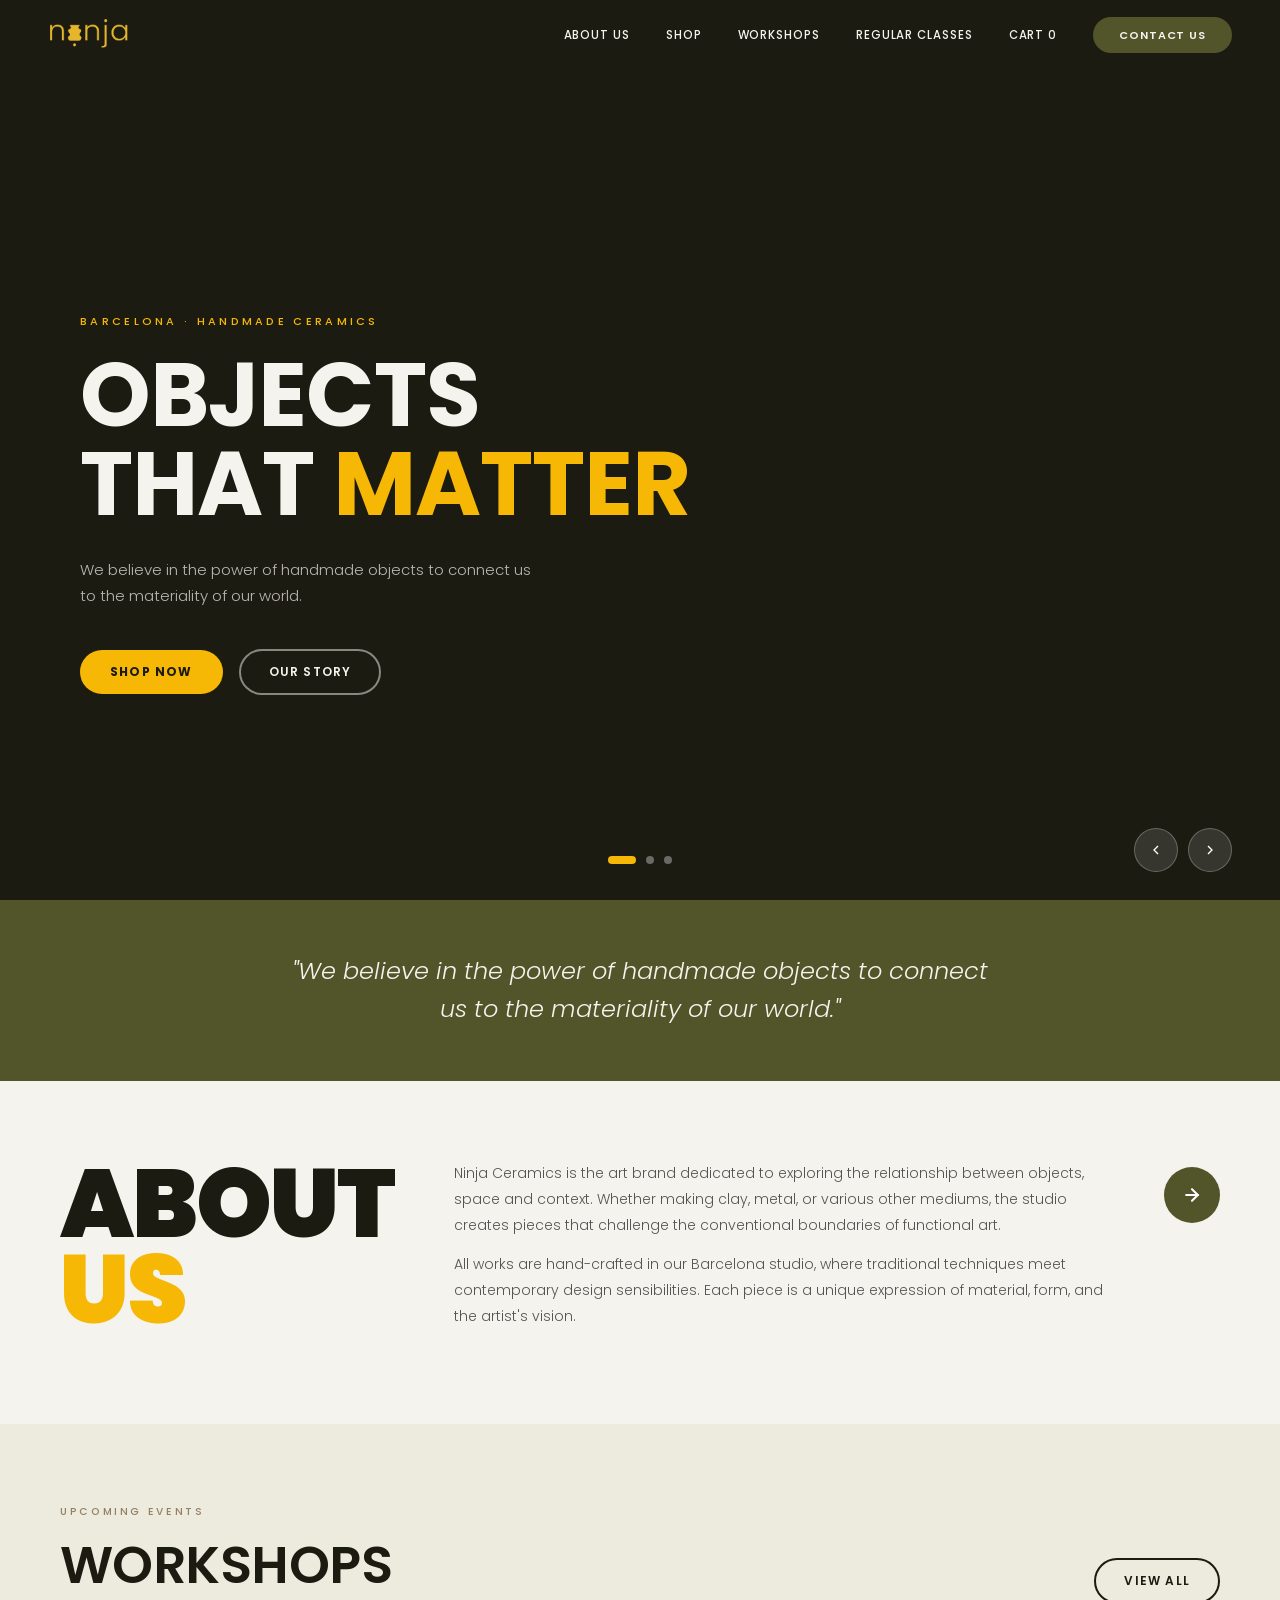
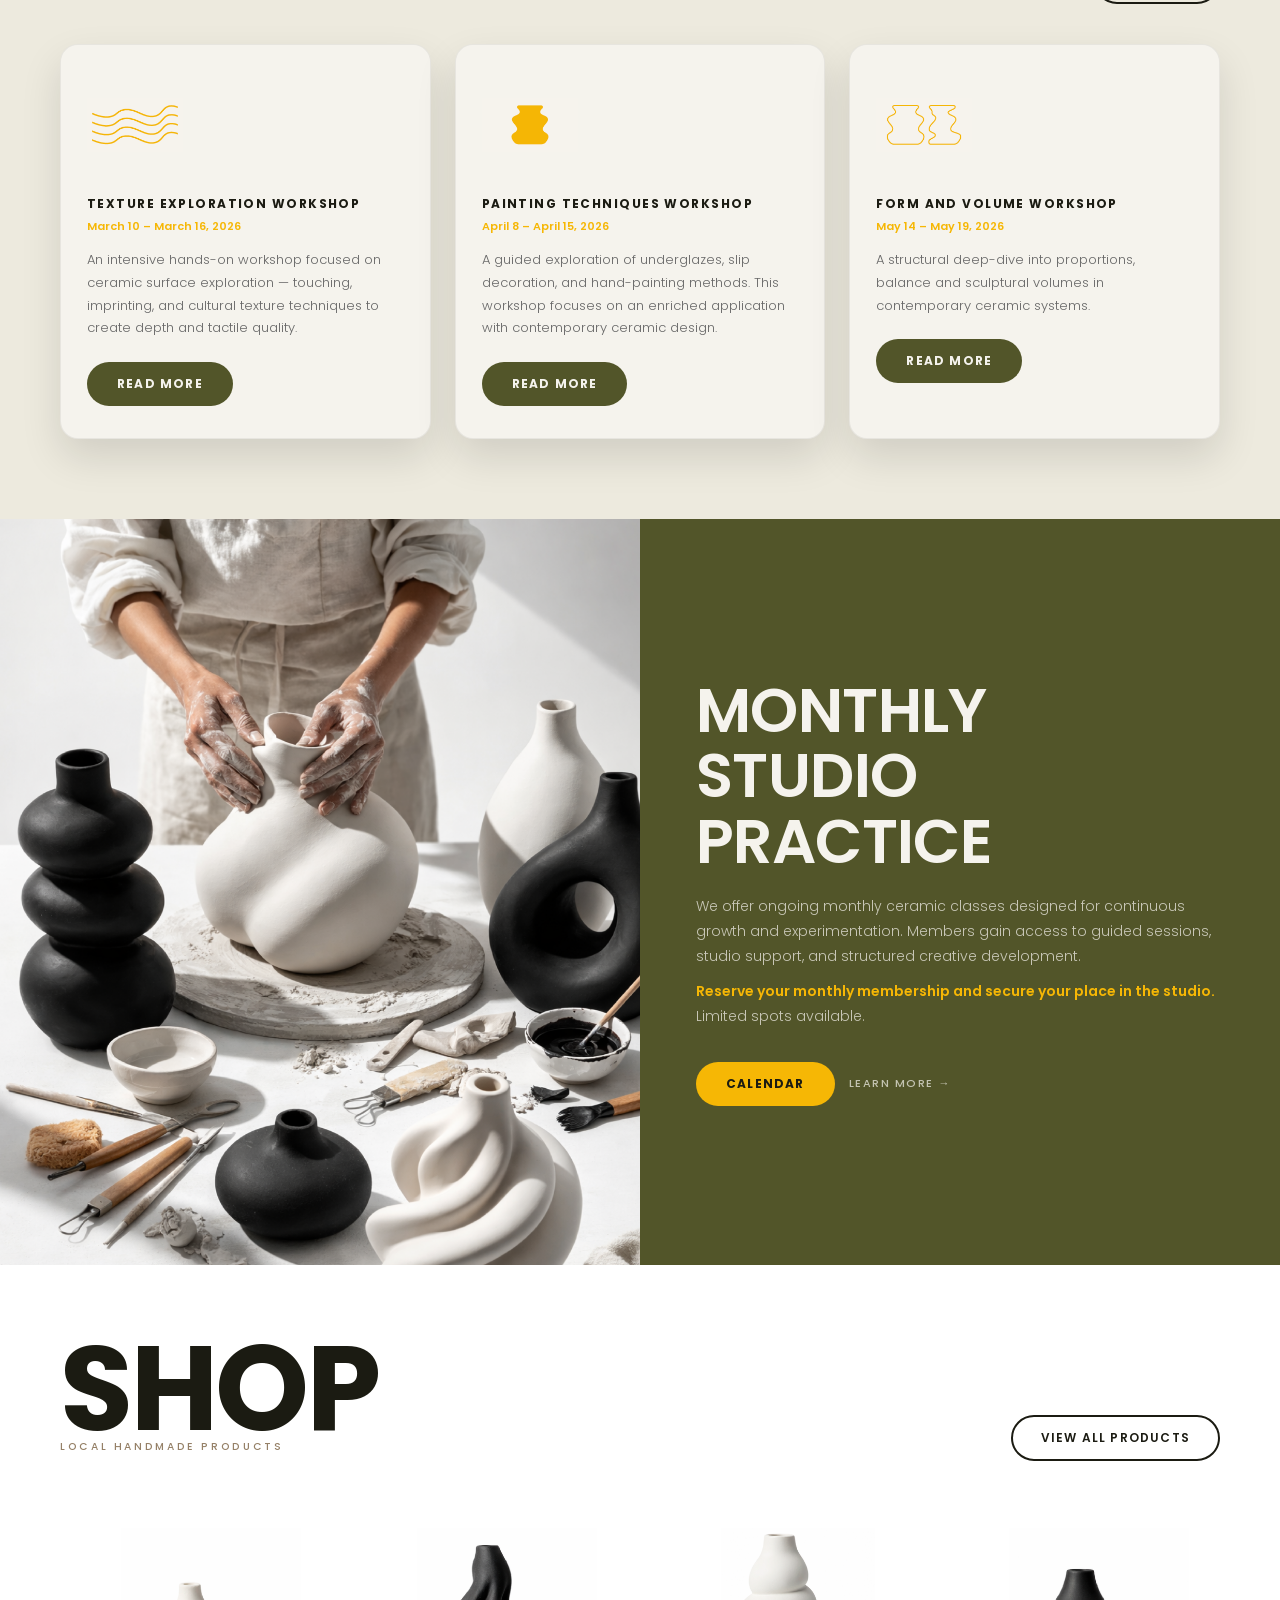
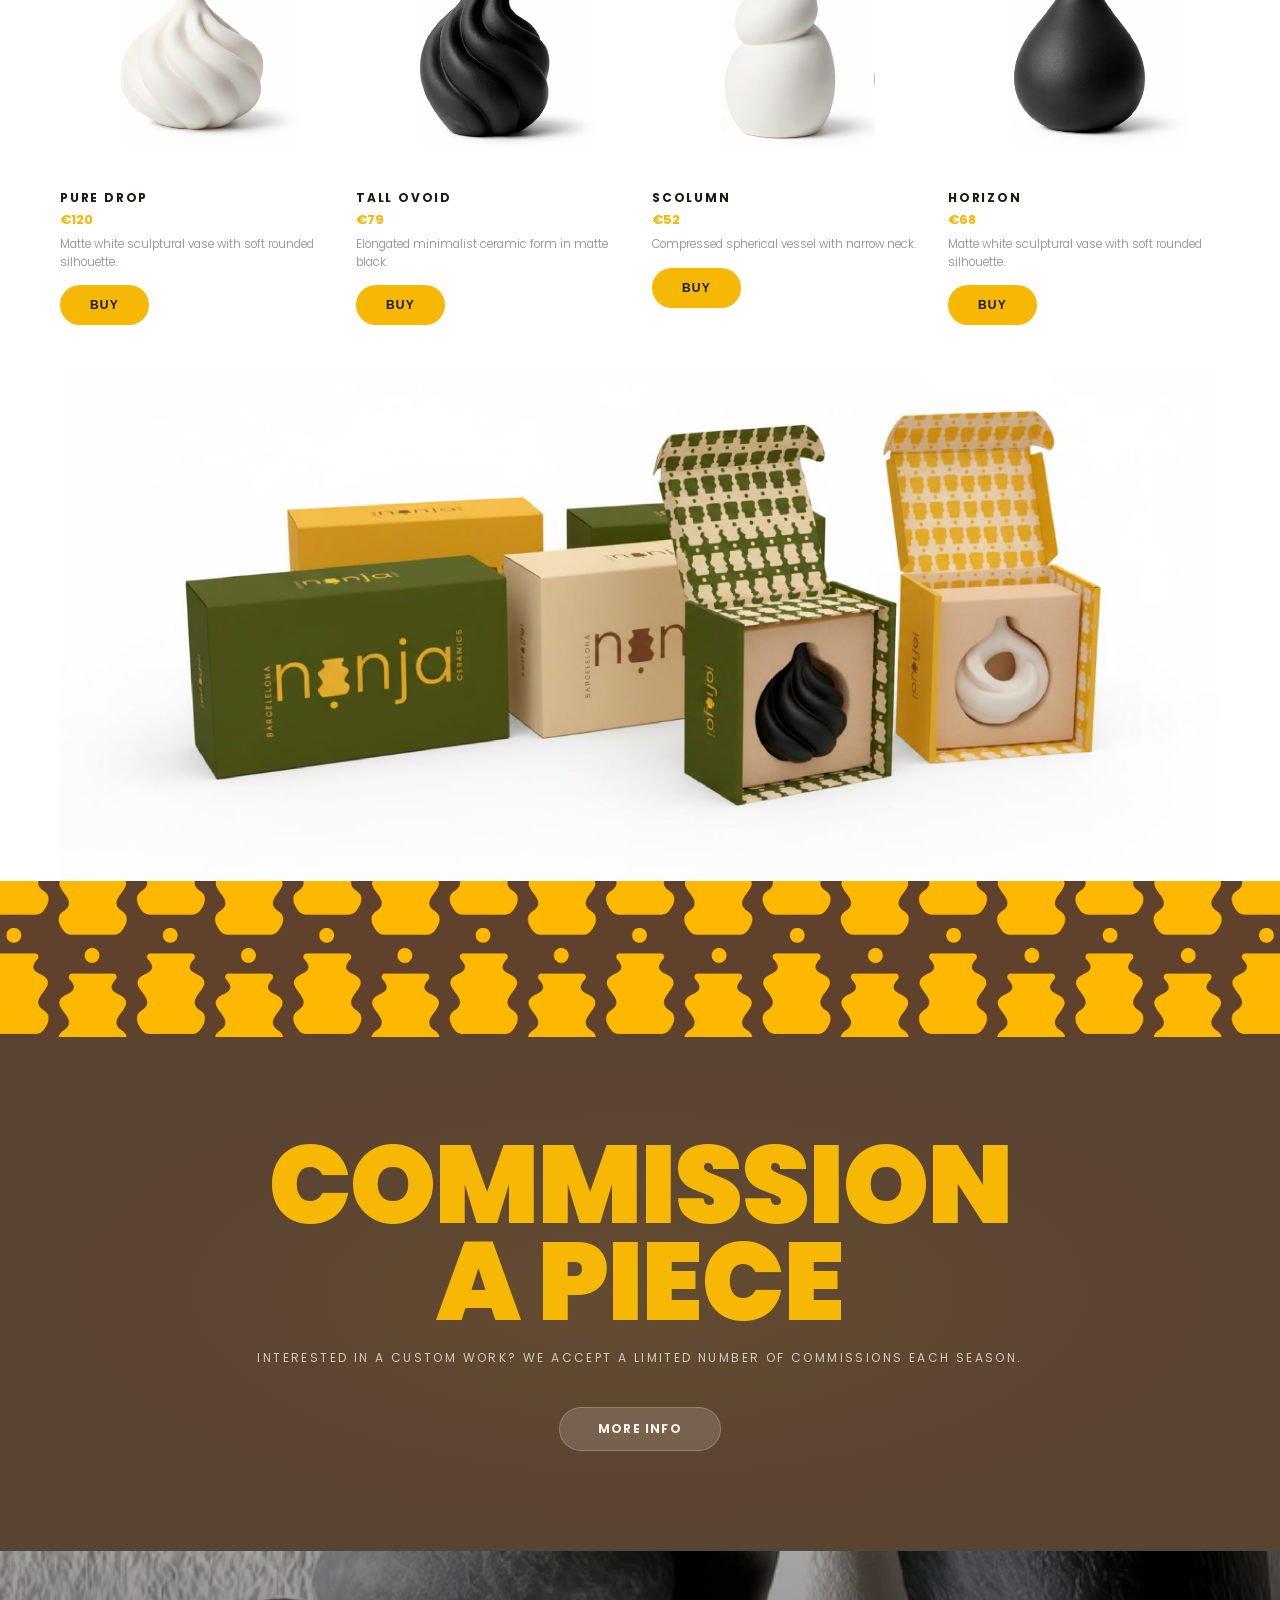
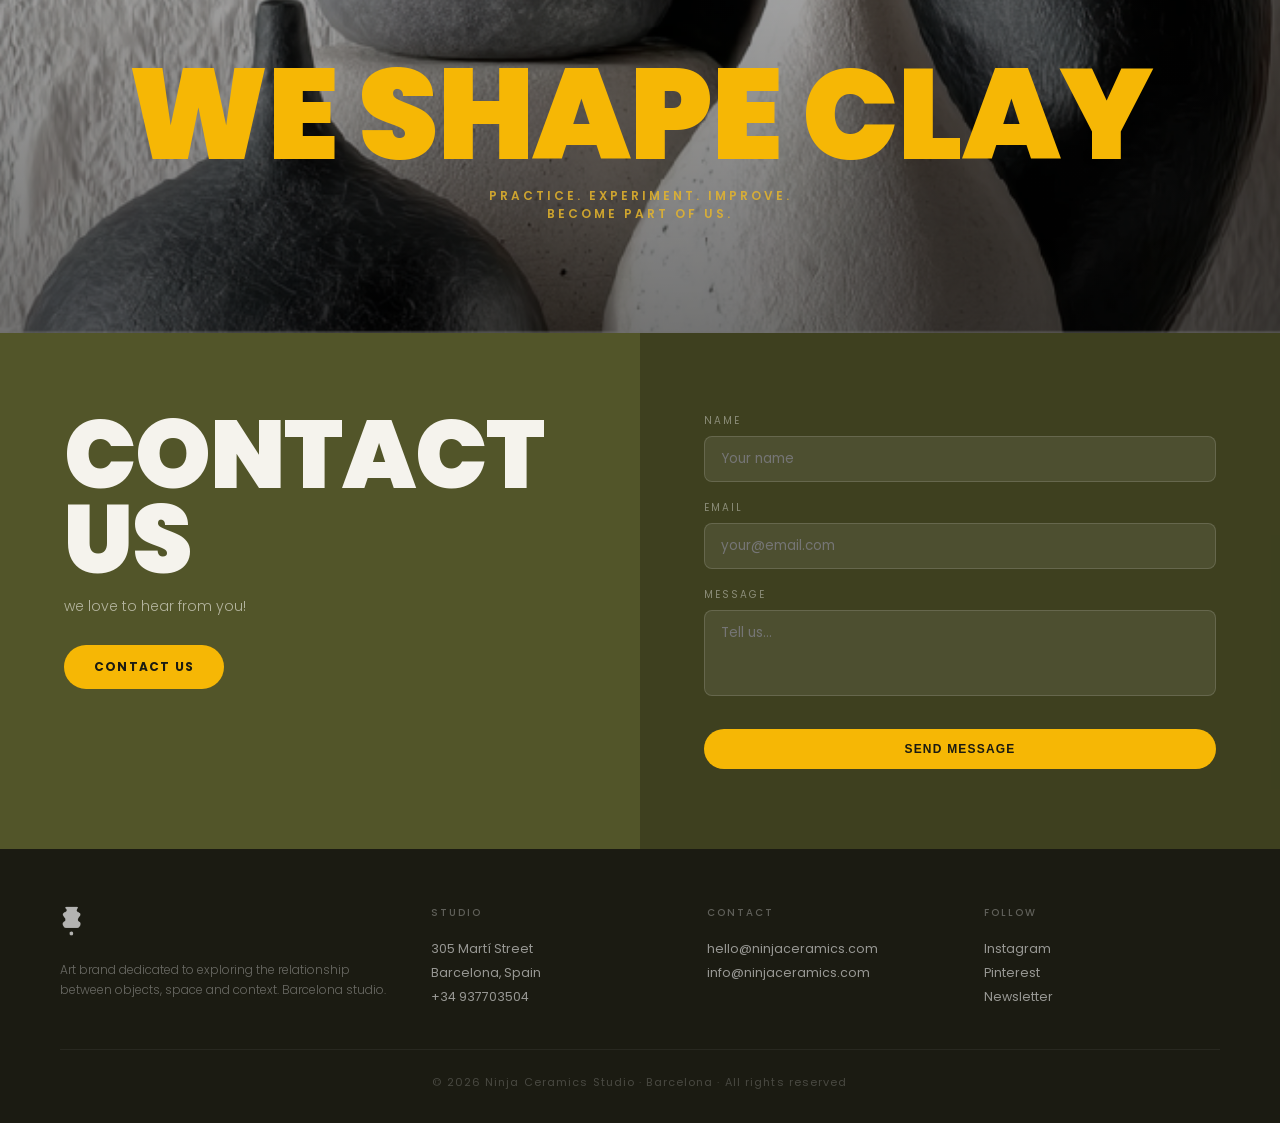
==== commit d6d58f44: "menu hamburguesa shop ok" ====
--- a/index.html
+++ b/index.html
@@ -53,6 +53,59 @@
 }
 .nav-cta:hover { background:var(--brown-dark) !important; transform:scale(1.03); }
 
+/* Mobile nav toggle */
+.nav-toggle {
+  display:none;
+  width:40px;
+  height:40px;
+  margin-left:16px;
+  border-radius:50%;
+  border:1px solid rgba(255,255,255,0.4);
+  background:transparent;
+  cursor:pointer;
+  align-items:center;
+  justify-content:center;
+}
+.nav-toggle span {
+  display:block;
+  width:18px;
+  height:2px;
+  background:var(--white);
+  border-radius:2px;
+  transition:transform 0.2s, opacity 0.2s;
+}
+.nav-toggle span + span { margin-top:4px; }
+.nav-open .nav-toggle span:first-child { transform:translateY(3px) rotate(45deg); }
+.nav-open .nav-toggle span:last-child { transform:translateY(-3px) rotate(-45deg); }
+
+@media(max-width:768px){
+  nav{
+    padding:0 20px;
+  }
+  .nav-toggle{
+    display:flex;
+  }
+  .nav-links{
+    position:absolute;
+    top:68px;
+    left:0;
+    right:0;
+    background:var(--black);
+    flex-direction:column;
+    gap:20px;
+    padding:20px;
+    transform:translateY(-130%);
+    opacity:0;
+    pointer-events:none;
+    transition:transform 0.25s ease, opacity 0.25s ease;
+  }
+  .nav-open .nav-links{
+    transform:translateY(0);
+    opacity:1;
+    pointer-events:auto;
+  }
+}
+
 /* ── HERO CAROUSEL ── */
 .hero {
   padding-top:68px; height:100vh; position:relative; overflow:hidden;
@@ -208,11 +261,12 @@
   border-radius:18px; border:1px solid rgba(0,0,0,0.06);
   box-shadow:0 18px 40px rgba(0,0,0,0.12);
 }
-.w-card-icon {
-  width:64px; height:64px; margin-bottom:22px;
+ .w-card-icon {
+  width:96px; height:96px; margin-bottom:22px;
   display:flex; align-items:center; justify-content:center;
 }
-.w-card-icon svg { width:52px; height:52px; color:var(--yellow); }
+.w-card-icon svg { width:80px; height:80px; color:var(--yellow); }
+.w-card-icon img { width:100%; height:100%; object-fit:contain; }
 .w-card h3 {
   font-size:12px; font-weight:700; letter-spacing:0.12em;
   text-transform:uppercase; color:var(--black); margin-bottom:5px;
@@ -222,11 +276,11 @@
 
 /* ── MONTHLY ── */
 .monthly-section {
-  display:grid; grid-template-columns:1fr 1fr; background:var(--green); min-height:480px;
-}
-.monthly-img { position:relative; overflow:hidden; min-height:380px; }
+  display:grid; grid-template-columns:1fr 1fr; background:var(--green); min-height:340px;
+}
+.monthly-img { position:relative; overflow:hidden; min-height:260px; }
 .monthly-img img { width:100%; height:100%; object-fit:cover; }
-.monthly-content { padding:64px 56px; display:flex; flex-direction:column; justify-content:center; }
+.monthly-content { padding:40px 56px; display:flex; flex-direction:column; justify-content:center; }
 .monthly-content h2 {
   font-size:clamp(38px,5vw,62px); font-weight:600;
   color:var(--white); line-height:1.05; margin-bottom:20px;
@@ -234,7 +288,12 @@
 }
 .monthly-content p { font-size:14px; line-height:1.8; color:rgba(245,243,237,0.72); margin-bottom:10px; font-weight:300; }
 .monthly-content p strong { color:var(--yellow); font-weight:600; }
-.monthly-actions { display:flex; align-items:center; gap:18px; margin-top:28px; }
+.monthly-actions { display:flex; align-items:center; gap:14px; margin-top:22px; }
+.link-ghost {
+  font-size:11px; letter-spacing:0.14em; text-transform:uppercase;
+  text-decoration:none; font-weight:500; color:rgba(245,243,237,0.7);
+}
+.link-ghost:hover { color:var(--yellow); }
 
 /* ── SHOP PREVIEW ── */
 .shop-section { background:white; padding:72px 60px 0; }
@@ -514,7 +573,6 @@
 
 /* Responsive */
 @media(max-width:960px) {
-  nav{padding:0 20px;}
   .about-preview{grid-template-columns:1fr;gap:24px;}
   .workshops-grid{grid-template-columns:1fr;}
   .monthly-section{grid-template-columns:1fr;}
@@ -535,8 +593,12 @@
 <!-- NAV -->
 <nav>
   <div class="nav-logo" onclick="showPage('home')">
-  <img alt="Ninja Ceramics" src="assest/logo.png">
-  </div>
+    <img alt="Ninja Ceramics" src="assest/logo.png">
+  </div>
+  <button class="nav-toggle" type="button" aria-label="Toggle navigation" aria-expanded="false">
+    <span></span>
+    <span></span>
+  </button>
   <ul class="nav-links">
     <li><a href="#" onclick="showPage('about');return false;">About Us</a></li>
     <li><a href="#" onclick="showPage('shop');return false;">Shop</a></li>
@@ -999,8 +1061,7 @@
         </div>
       </div>
       <div class="pf-card" data-cat="sets">
-        <div class="pf-img"><img src="./img/shop-item-09.webp"
-          alt="Duo Set"></div>
+        <div class="pf-img"><img src="./img/shop-item-09.webp" alt="Duo Set"></div>
         <div class="pf-info">
           <p class="pf-name">Duo Set</p>
           <p class="pf-desc">Two complementary vessels in tonal cream stoneware. Sold as a pair.</p>
@@ -1008,8 +1069,7 @@
         </div>
       </div>
       <div class="pf-card" data-cat="sculpture">
-        <div class="pf-img"><img src="./img/shop-item-10.webp"
-          alt="Studio Collection"></div>
+        <div class="pf-img"><img src="./img/shop-item-10.webp" alt="Studio Collection"></div>
         <div class="pf-info">
           <p class="pf-name">Studio Collection</p>
           <p class="pf-desc">Curated set of sculptural pieces from the current season's work.</p>
@@ -1020,9 +1080,9 @@
   </div>
   <div class="pattern-sep">
     <div class="pattern-inner">
-      <span>◆</span><span>HANDMADE</span><span>◆</span><span>BARCELONA</span><span>◆</span><span>STONEWARE</span><span>◆</span><span>FIRED</span>
-      <span>◆</span><span>HANDMADE</span><span>◆</span><span>BARCELONA</span><span>◆</span><span>STONEWARE</span><span>◆</span><span>FIRED</span>
-      <span>◆</span><span>HANDMADE</span><span>◆</span><span>BARCELONA</span><span>◆</span><span>STONEWARE</span><span>◆</span><span>FIRED</span>
+      <span>◆</span><span>HANDMADE</span><span>◆</span><span>BARCELONA</span><span>◆</span><span>WE</span><span>◆</span><span>SHAPE</span><span>◆</span><span>CLAY</span>
+      <span>◆</span><span>HANDMADE</span><span>◆</span><span>BARCELONA</span><span>◆</span><span>WE</span><span>◆</span><span>SHAPE</span> <span>◆</span><span>CLAY</span>
+      <span>◆</span><span>HANDMADE</span><span>◆</span><span>BARCELONA</span><span>◆</span><span>WE</span><span>◆</span><span>SHAPE</span> <span>◆</span><span>CLAY</span> 
     </div>
   </div>
   <div class="commission-section" style="padding:80px 40px;">
@@ -1186,7 +1246,30 @@
   el.style.display = n > 0 ? 'inline-flex' : 'none';
 }
 window.addEventListener('ninja:cart-changed', updateCartBadge);
-document.addEventListener('DOMContentLoaded', updateCartBadge);
+
+document.addEventListener('DOMContentLoaded', () => {
+  updateCartBadge();
+
+  const nav = document.querySelector('nav');
+  const toggle = document.querySelector('.nav-toggle');
+  const links = document.querySelectorAll('.nav-links a');
+
+  if (nav && toggle) {
+    toggle.addEventListener('click', () => {
+      const isOpen = nav.classList.toggle('nav-open');
+      toggle.setAttribute('aria-expanded', String(isOpen));
+    });
+
+    links.forEach(link => {
+      link.addEventListener('click', () => {
+        if (nav.classList.contains('nav-open')) {
+          nav.classList.remove('nav-open');
+          toggle.setAttribute('aria-expanded', 'false');
+        }
+      });
+    });
+  }
+});
 
 function buyHome(productId) {
   if (!window.NinjaStore) return;
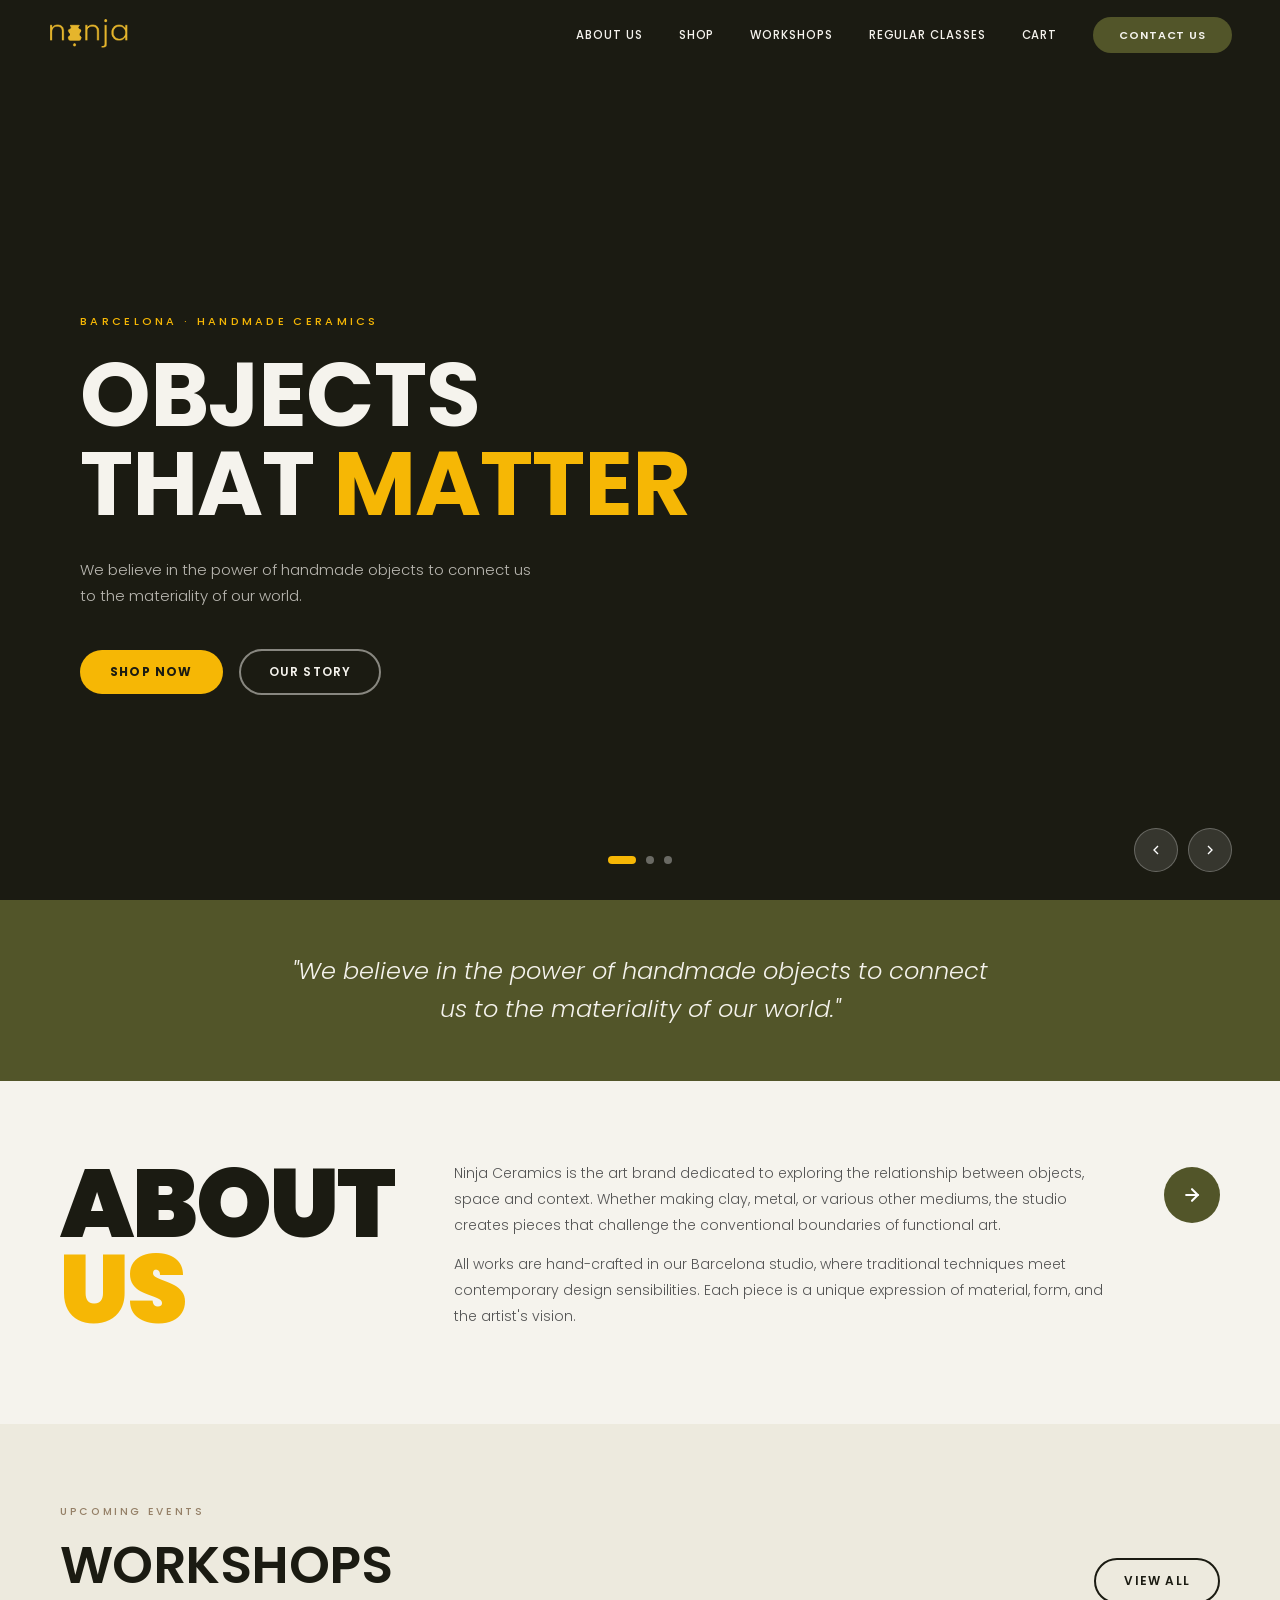
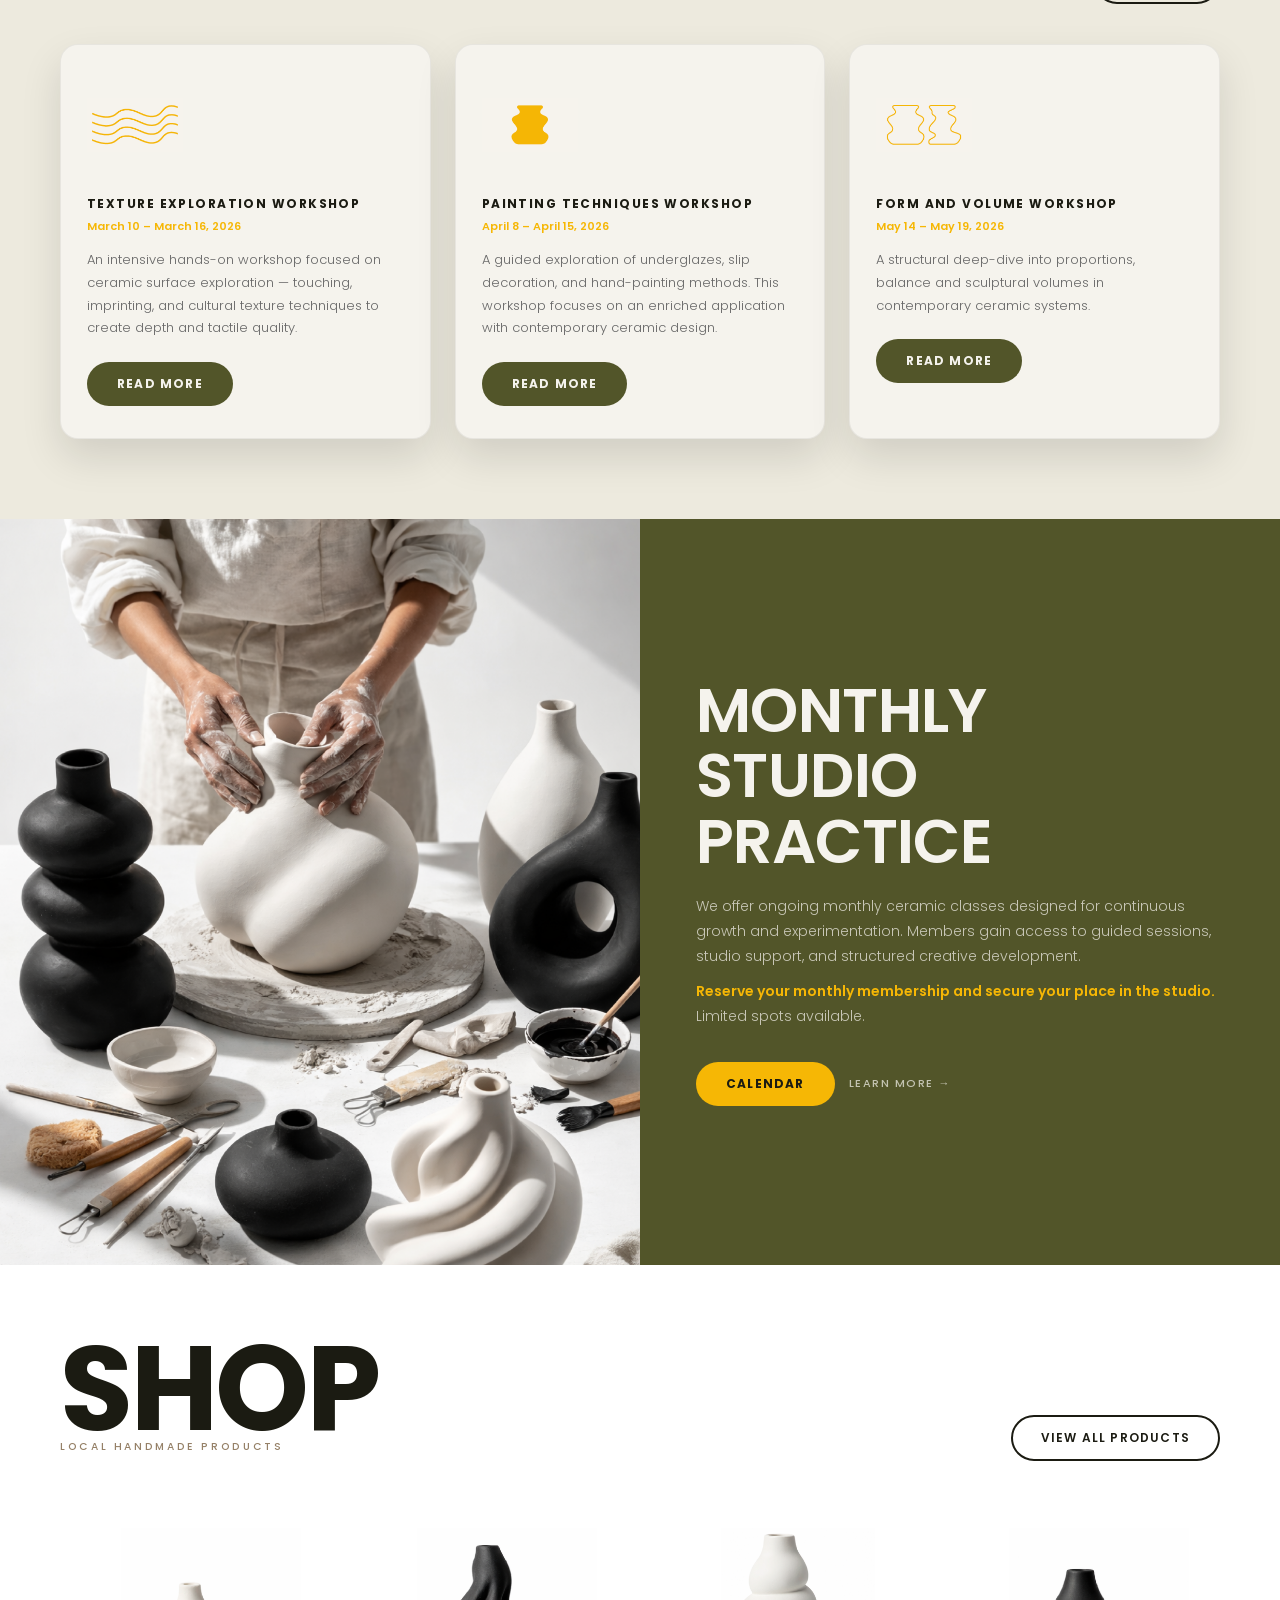
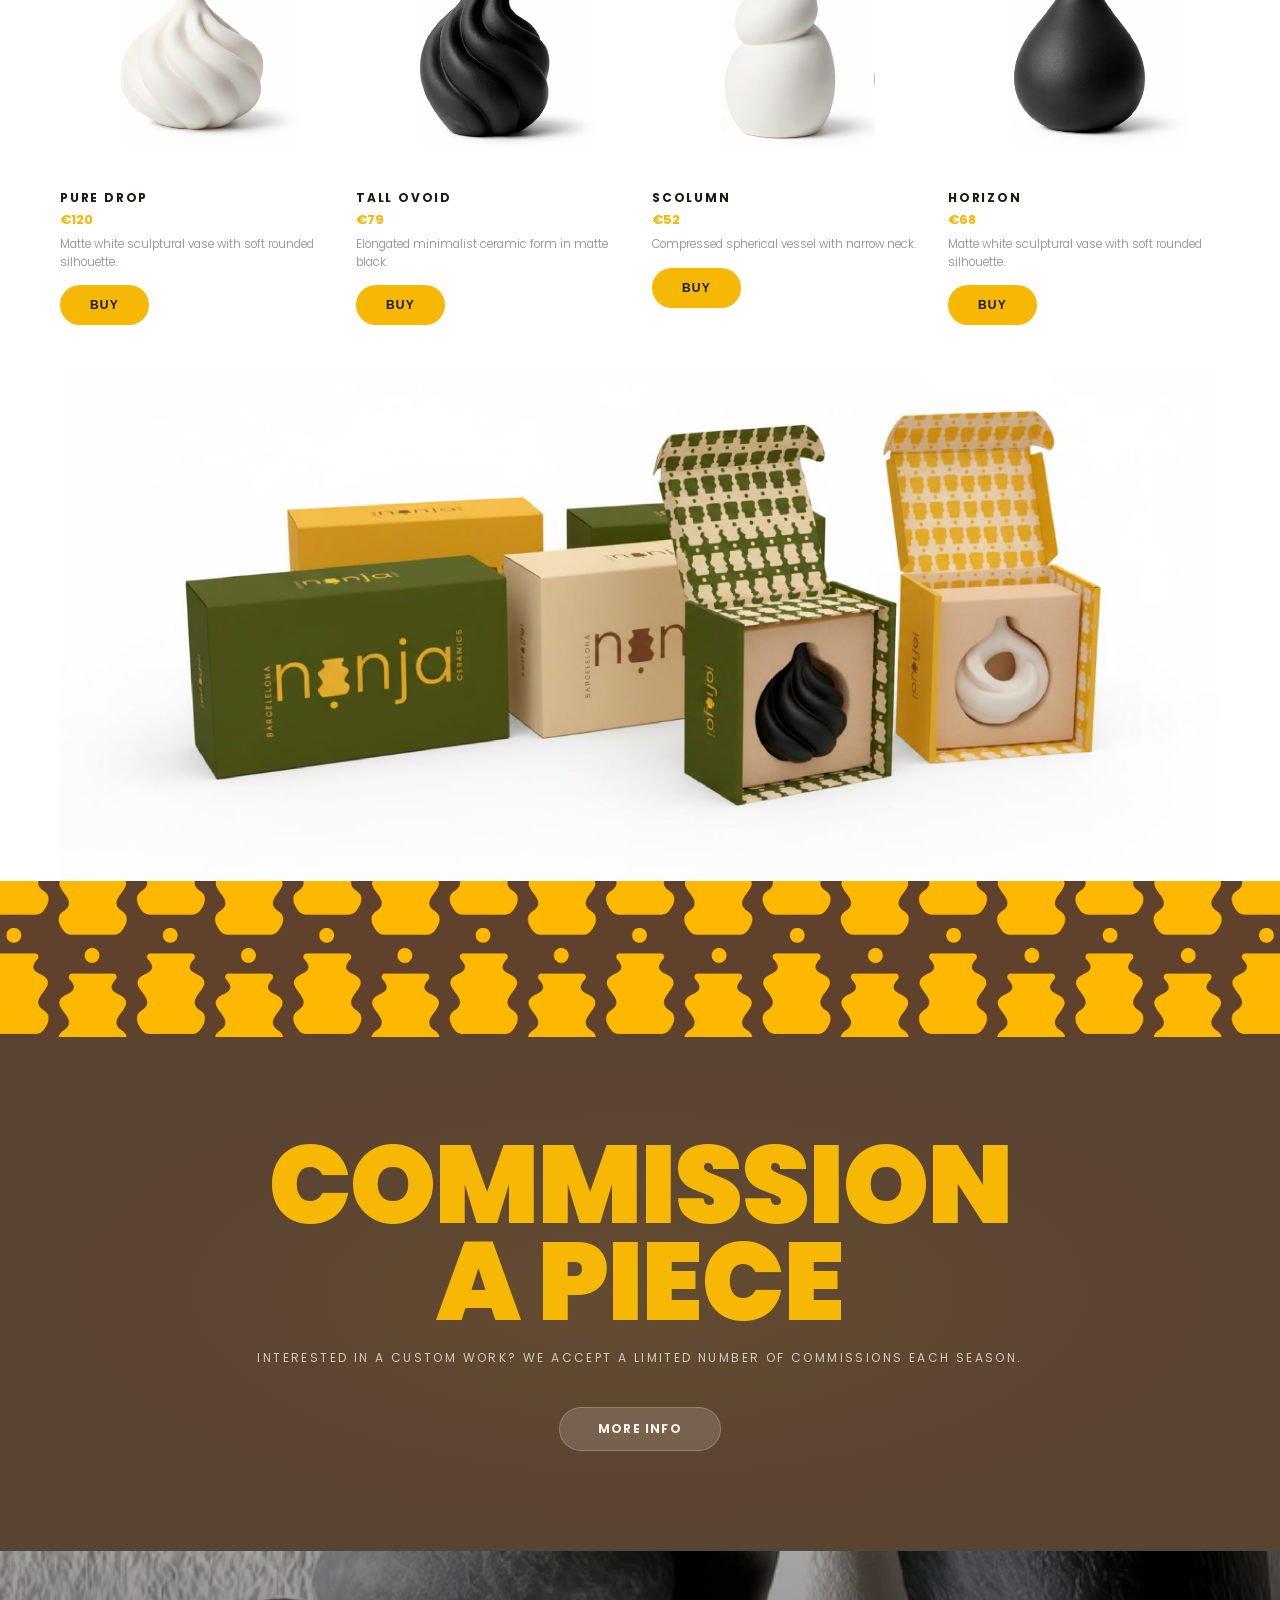
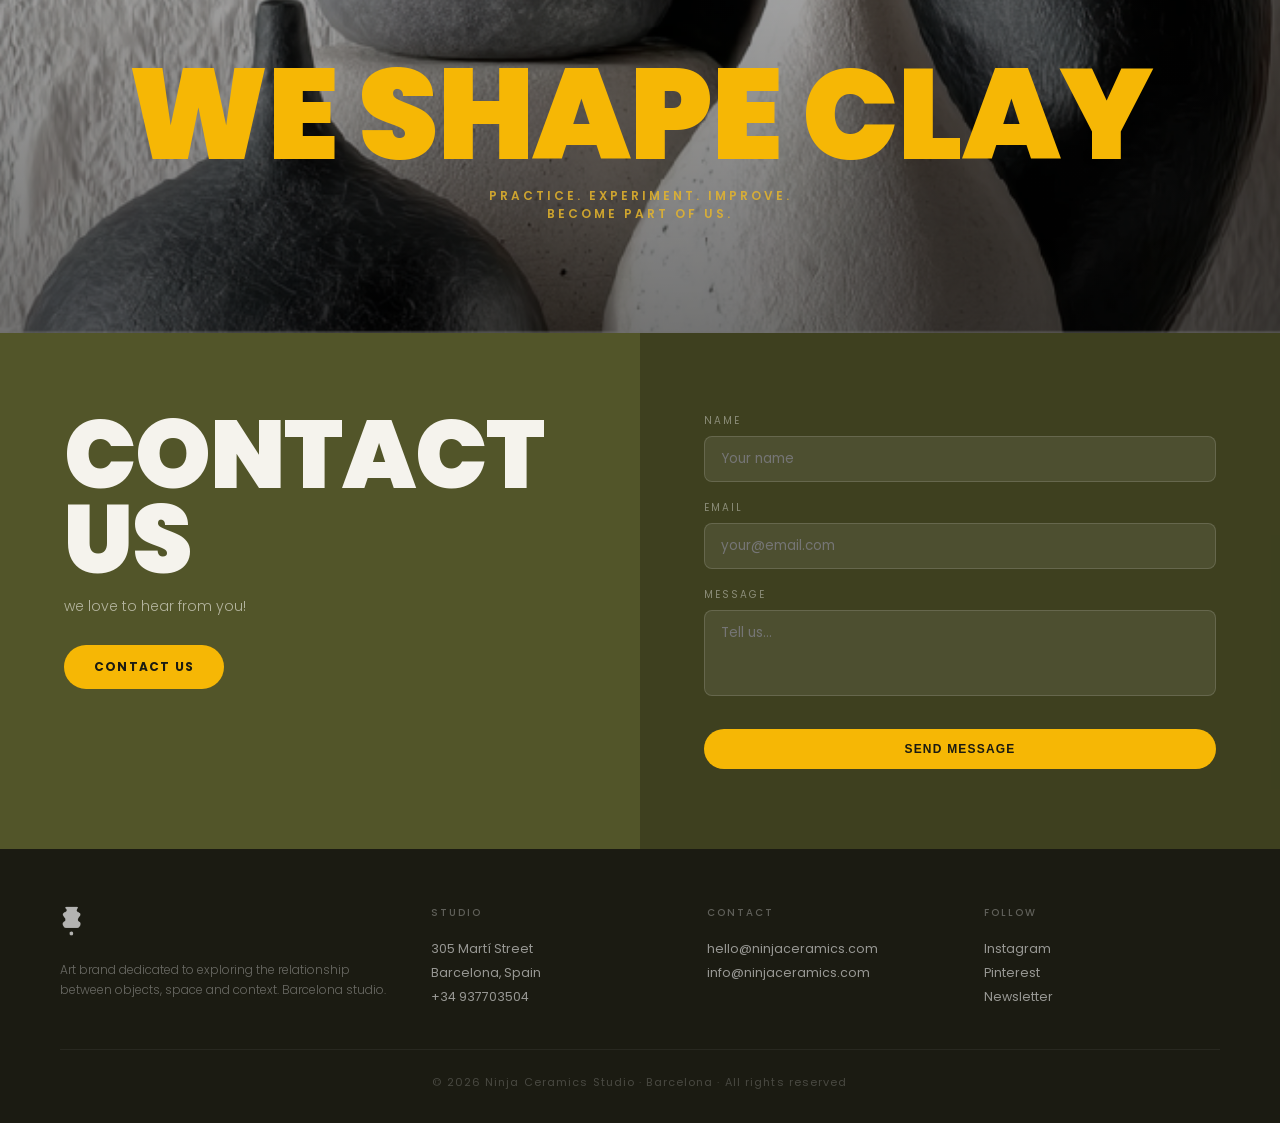
==== commit 93dab875: "cart log off added - responsive fixed tryal 1" ====
--- a/index.html
+++ b/index.html
@@ -573,6 +573,18 @@
 
 /* Responsive */
 @media(max-width:960px) {
+  .hero-content{padding:0 24px;padding-top:40px;}
+  .hero-btns{flex-direction:column;align-items:flex-start;gap:10px;}
+  .btn-primary,
+  .btn-outline-light,
+  .btn-outline-dark,
+  .btn-green{
+    min-width:190px;
+    text-align:center;
+    padding:12px 20px;
+    font-size:11px;
+    letter-spacing:0.12em;
+  }
   .about-preview{grid-template-columns:1fr;gap:24px;}
   .workshops-grid{grid-template-columns:1fr;}
   .monthly-section{grid-template-columns:1fr;}
@@ -1246,30 +1258,7 @@
   el.style.display = n > 0 ? 'inline-flex' : 'none';
 }
 window.addEventListener('ninja:cart-changed', updateCartBadge);
-
-document.addEventListener('DOMContentLoaded', () => {
-  updateCartBadge();
-
-  const nav = document.querySelector('nav');
-  const toggle = document.querySelector('.nav-toggle');
-  const links = document.querySelectorAll('.nav-links a');
-
-  if (nav && toggle) {
-    toggle.addEventListener('click', () => {
-      const isOpen = nav.classList.toggle('nav-open');
-      toggle.setAttribute('aria-expanded', String(isOpen));
-    });
-
-    links.forEach(link => {
-      link.addEventListener('click', () => {
-        if (nav.classList.contains('nav-open')) {
-          nav.classList.remove('nav-open');
-          toggle.setAttribute('aria-expanded', 'false');
-        }
-      });
-    });
-  }
-});
+document.addEventListener('DOMContentLoaded', updateCartBadge);
 
 function buyHome(productId) {
   if (!window.NinjaStore) return;
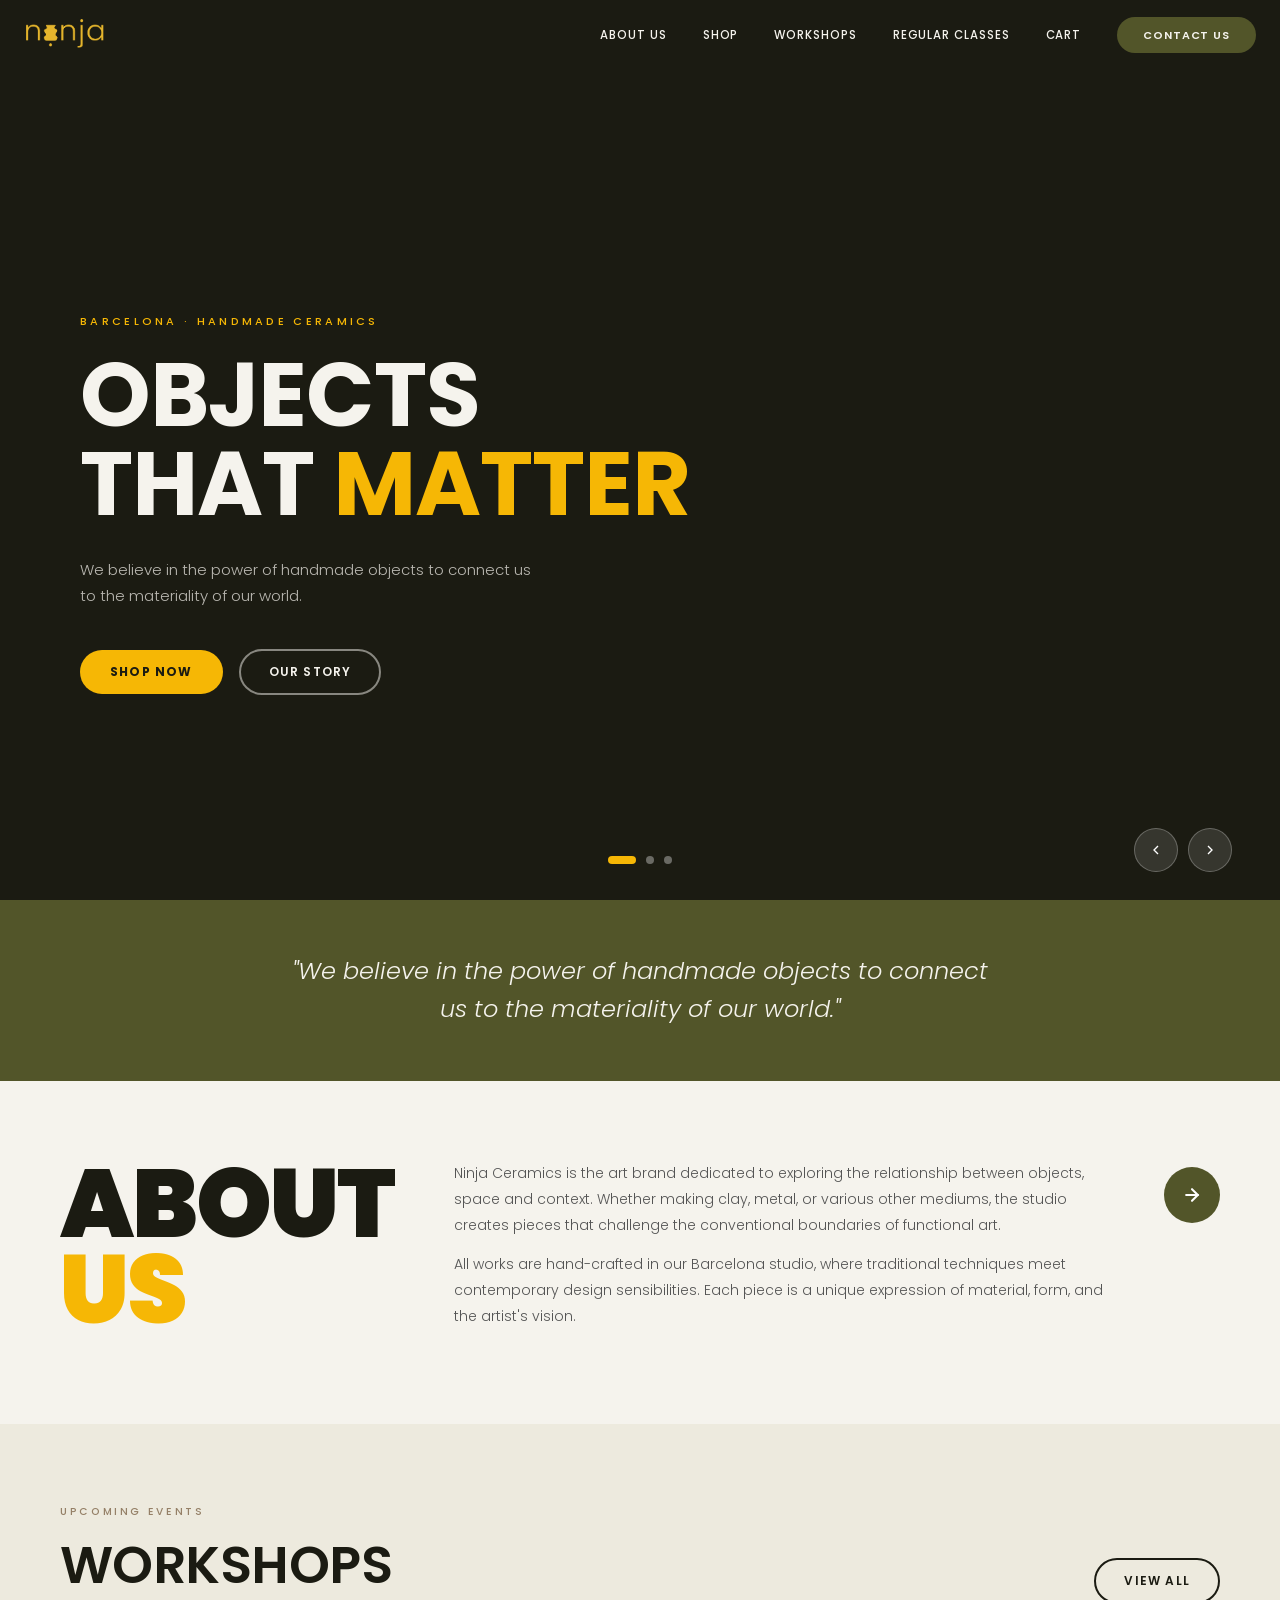
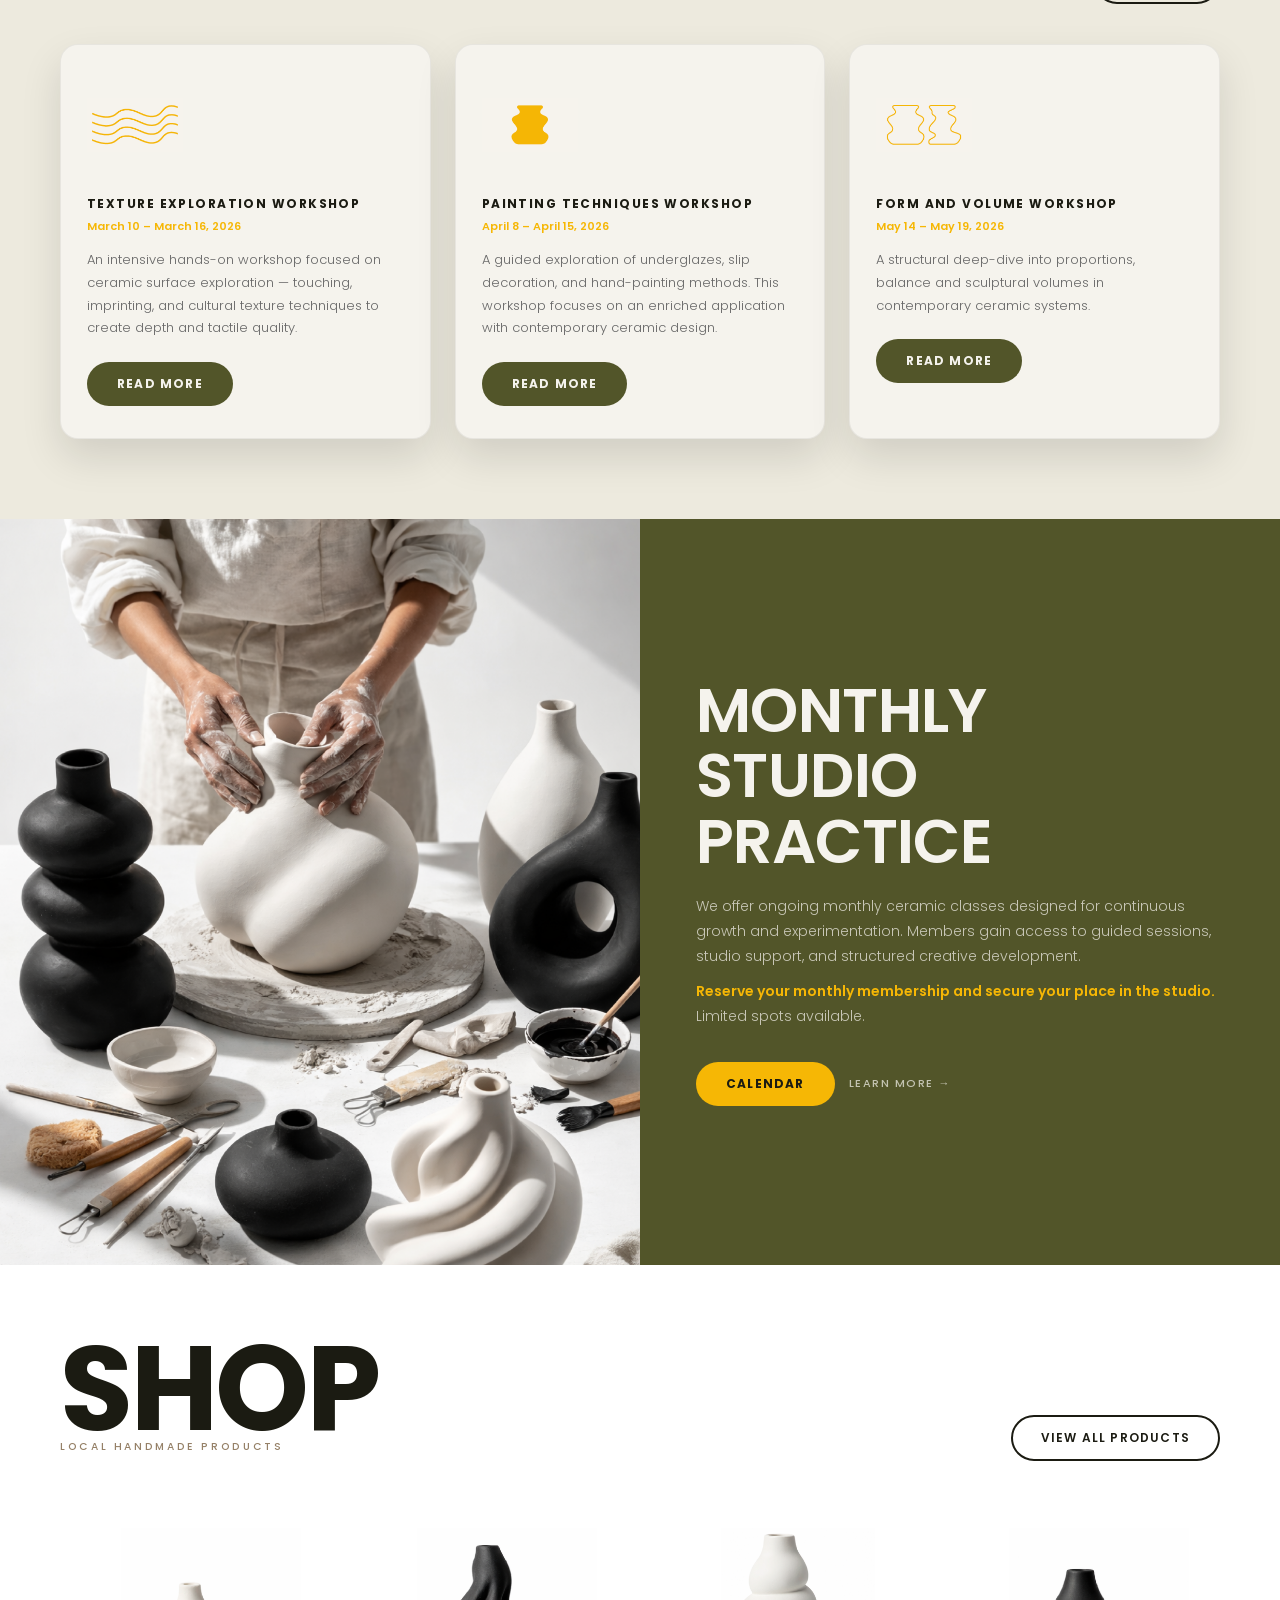
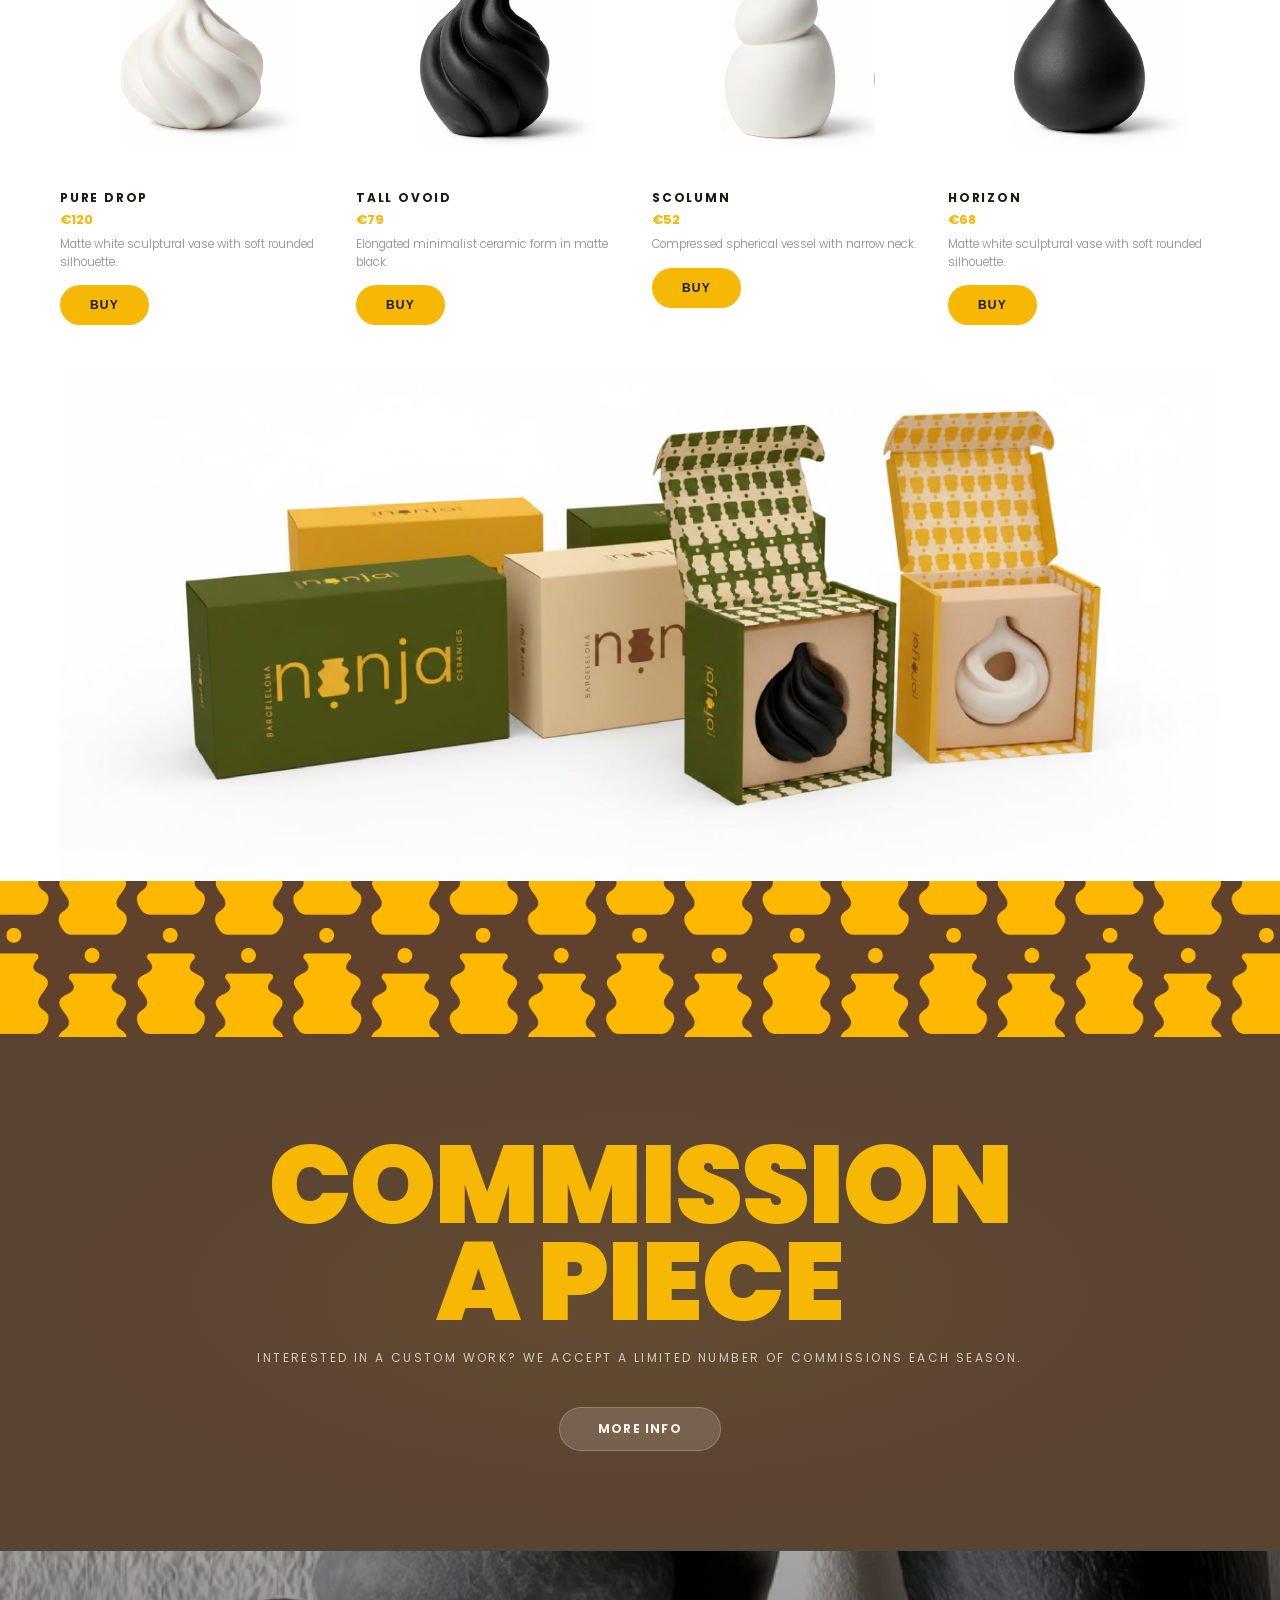
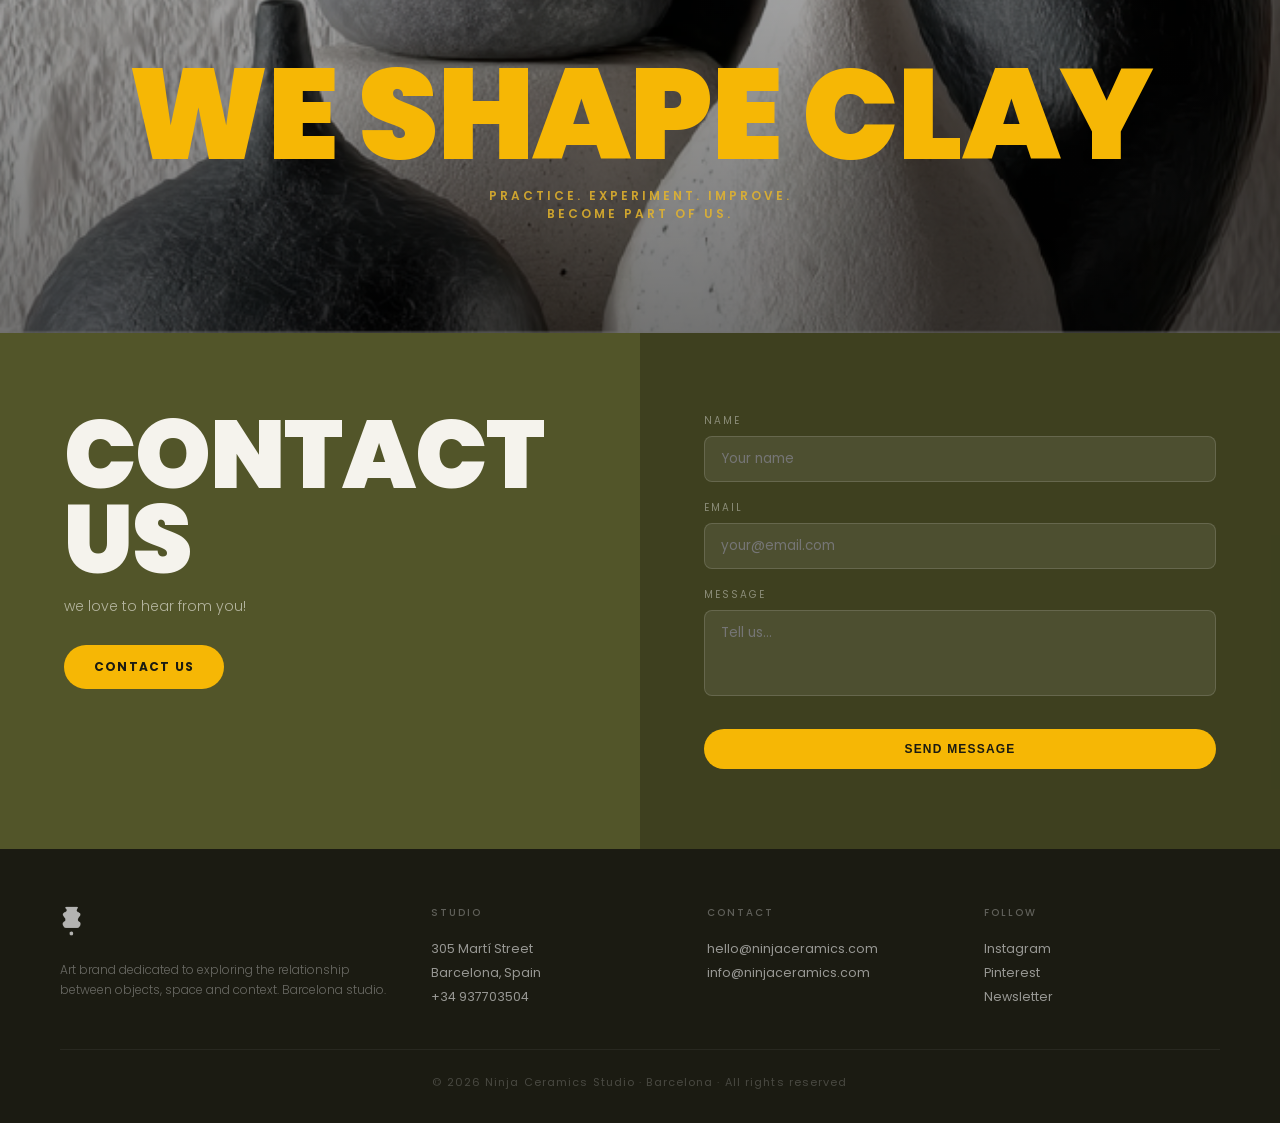
==== commit 9654baa3: "responsive" ====
--- a/index.html
+++ b/index.html
@@ -23,6 +23,7 @@
 * { margin:0; padding:0; box-sizing:border-box; }
 html { scroll-behavior:smooth; }
 body { font-family:'Poppins',sans-serif; background:var(--white); color:var(--black); overflow-x:hidden; }
+body.nav-open { overflow:hidden; }
 
 /* PAGES */
 .page { display:none; }
@@ -33,7 +34,7 @@
   position:fixed; top:0; left:0; right:0; z-index:1000;
   background:var(--black);
   display:flex; align-items:center; justify-content:space-between;
-  padding:0 48px; height:68px;
+  padding:0 24px; height:68px;
   border-bottom:1px solid var(--black);
 }
 .nav-logo { cursor:pointer; display:flex; align-items:center; }
@@ -75,12 +76,14 @@
   transition:transform 0.2s, opacity 0.2s;
 }
 .nav-toggle span + span { margin-top:4px; }
-.nav-open .nav-toggle span:first-child { transform:translateY(3px) rotate(45deg); }
-.nav-open .nav-toggle span:last-child { transform:translateY(-3px) rotate(-45deg); }
-
-@media(max-width:768px){
+.nav-open .nav-toggle span:nth-child(1) { transform:translateY(6px) rotate(45deg); }
+.nav-open .nav-toggle span:nth-child(2) { opacity:0; }
+.nav-open .nav-toggle span:nth-child(3) { transform:translateY(-6px) rotate(-45deg); }
+
+@media(max-width:960px){
   nav{
     padding:0 20px;
+    width:100%;
   }
   .nav-toggle{
     display:flex;
@@ -573,17 +576,27 @@
 
 /* Responsive */
 @media(max-width:960px) {
-  .hero-content{padding:0 24px;padding-top:40px;}
-  .hero-btns{flex-direction:column;align-items:flex-start;gap:10px;}
+  .hero-content{padding:0 20px;padding-top:40px;}
+  .hero-btns{
+    flex-direction:column;
+    align-items:flex-start;
+    gap:10px;
+    margin-bottom:40px;
+  }
   .btn-primary,
   .btn-outline-light,
   .btn-outline-dark,
   .btn-green{
-    min-width:190px;
+    width:100%;
+    max-width:260px;
     text-align:center;
     padding:12px 20px;
     font-size:11px;
     letter-spacing:0.12em;
+  }
+  .carousel-arrows{
+    right:20px;
+    bottom:20px;
   }
   .about-preview{grid-template-columns:1fr;gap:24px;}
   .workshops-grid{grid-template-columns:1fr;}
@@ -608,6 +621,7 @@
     <img alt="Ninja Ceramics" src="assest/logo.png">
   </div>
   <button class="nav-toggle" type="button" aria-label="Toggle navigation" aria-expanded="false">
+    <span></span>
     <span></span>
     <span></span>
   </button>
@@ -1258,7 +1272,31 @@
   el.style.display = n > 0 ? 'inline-flex' : 'none';
 }
 window.addEventListener('ninja:cart-changed', updateCartBadge);
-document.addEventListener('DOMContentLoaded', updateCartBadge);
+document.addEventListener('DOMContentLoaded', () => {
+  updateCartBadge();
+
+  const nav = document.querySelector('nav');
+  const toggle = document.querySelector('.nav-toggle');
+  const links = document.querySelectorAll('.nav-links a');
+
+  if (nav && toggle) {
+    toggle.addEventListener('click', () => {
+      const isOpen = nav.classList.toggle('nav-open');
+      document.body.classList.toggle('nav-open', isOpen);
+      toggle.setAttribute('aria-expanded', String(isOpen));
+    });
+
+    links.forEach(link => {
+      link.addEventListener('click', () => {
+        if (nav.classList.contains('nav-open')) {
+          nav.classList.remove('nav-open');
+          document.body.classList.remove('nav-open');
+          toggle.setAttribute('aria-expanded', 'false');
+        }
+      });
+    });
+  }
+});
 
 function buyHome(productId) {
   if (!window.NinjaStore) return;
